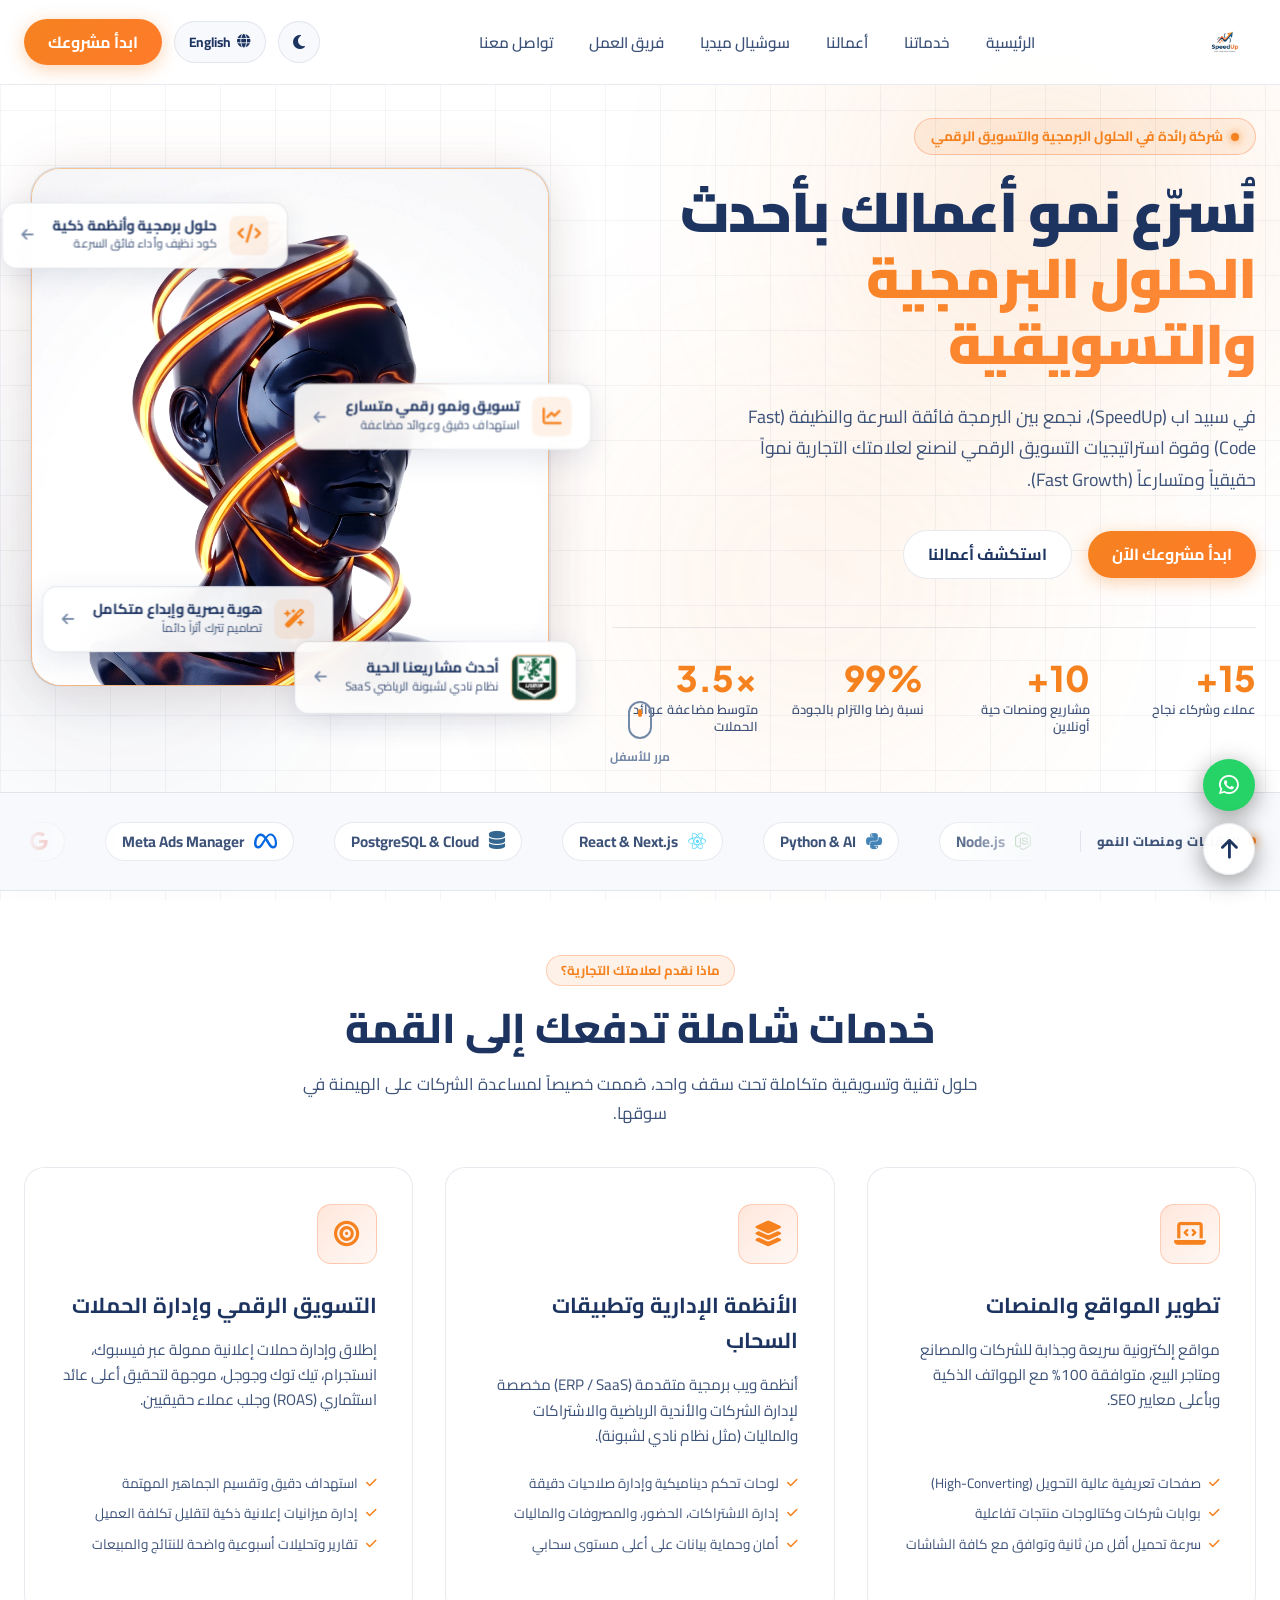
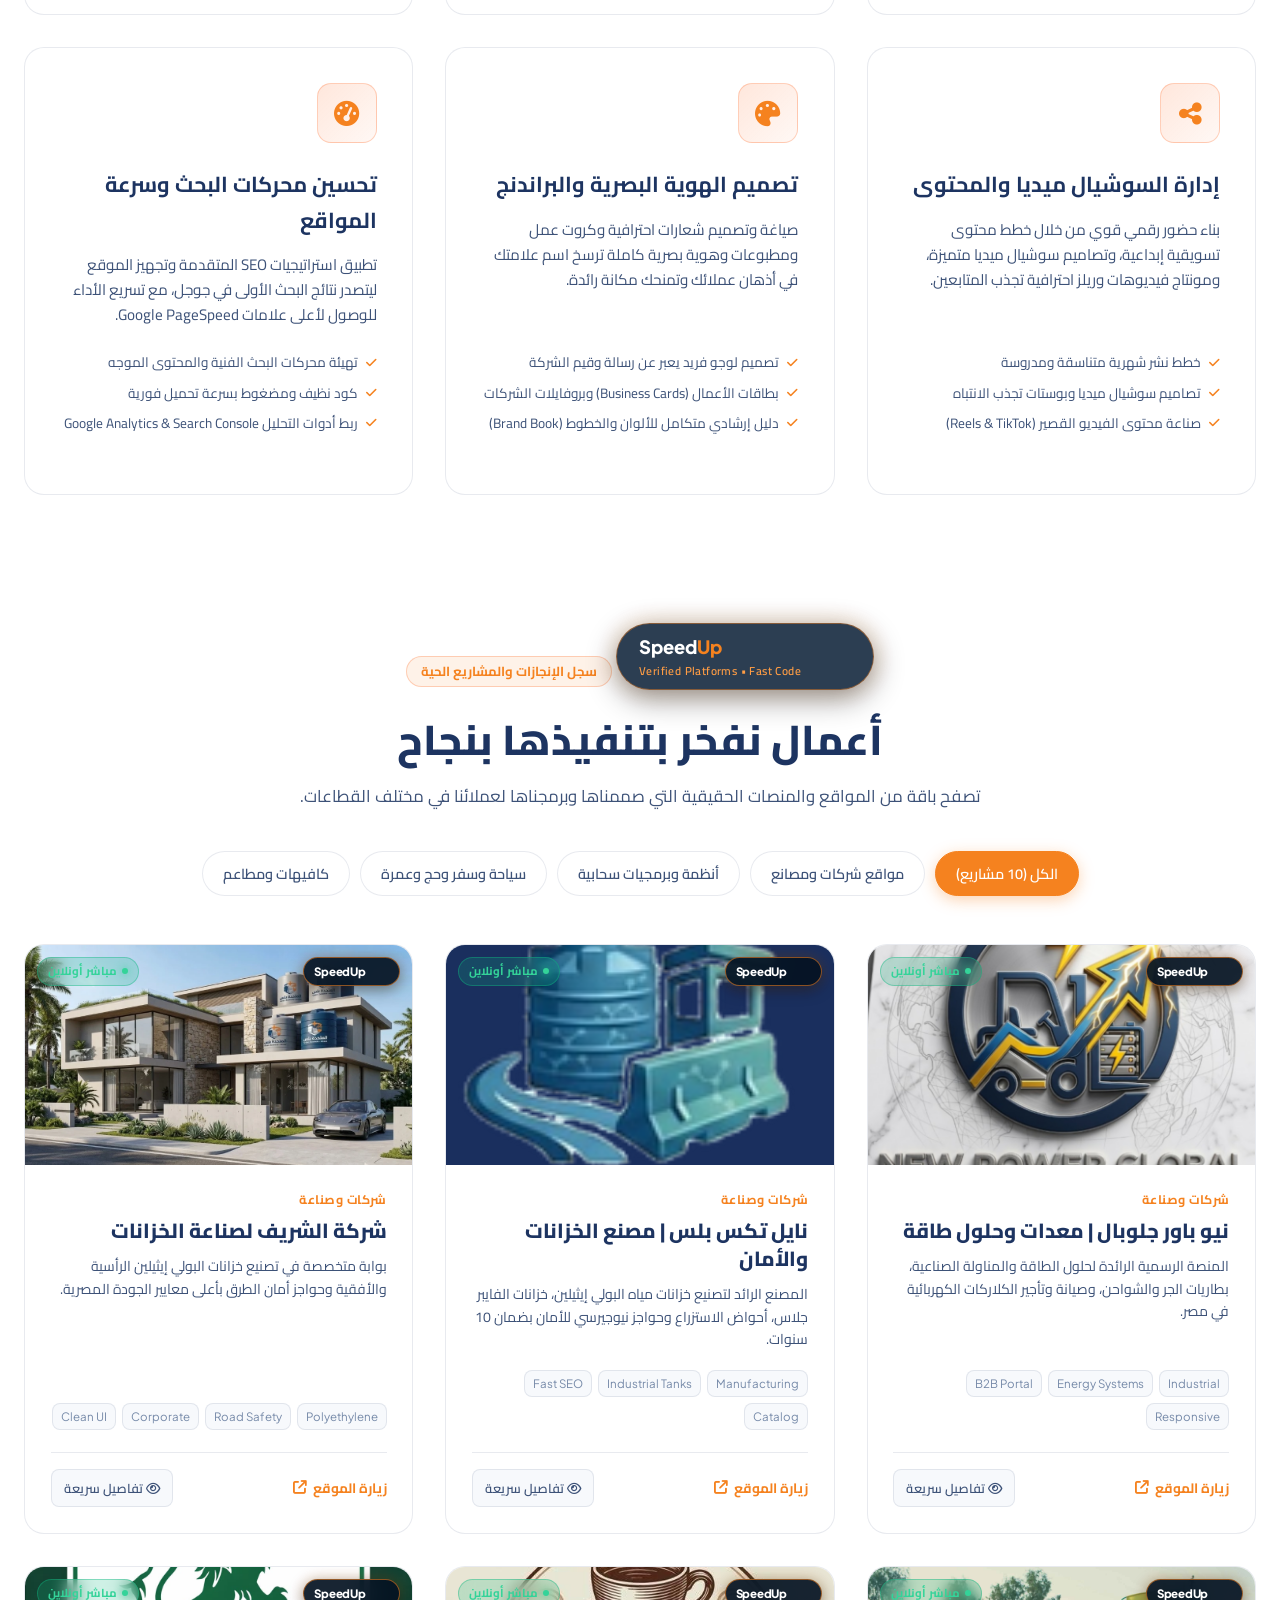
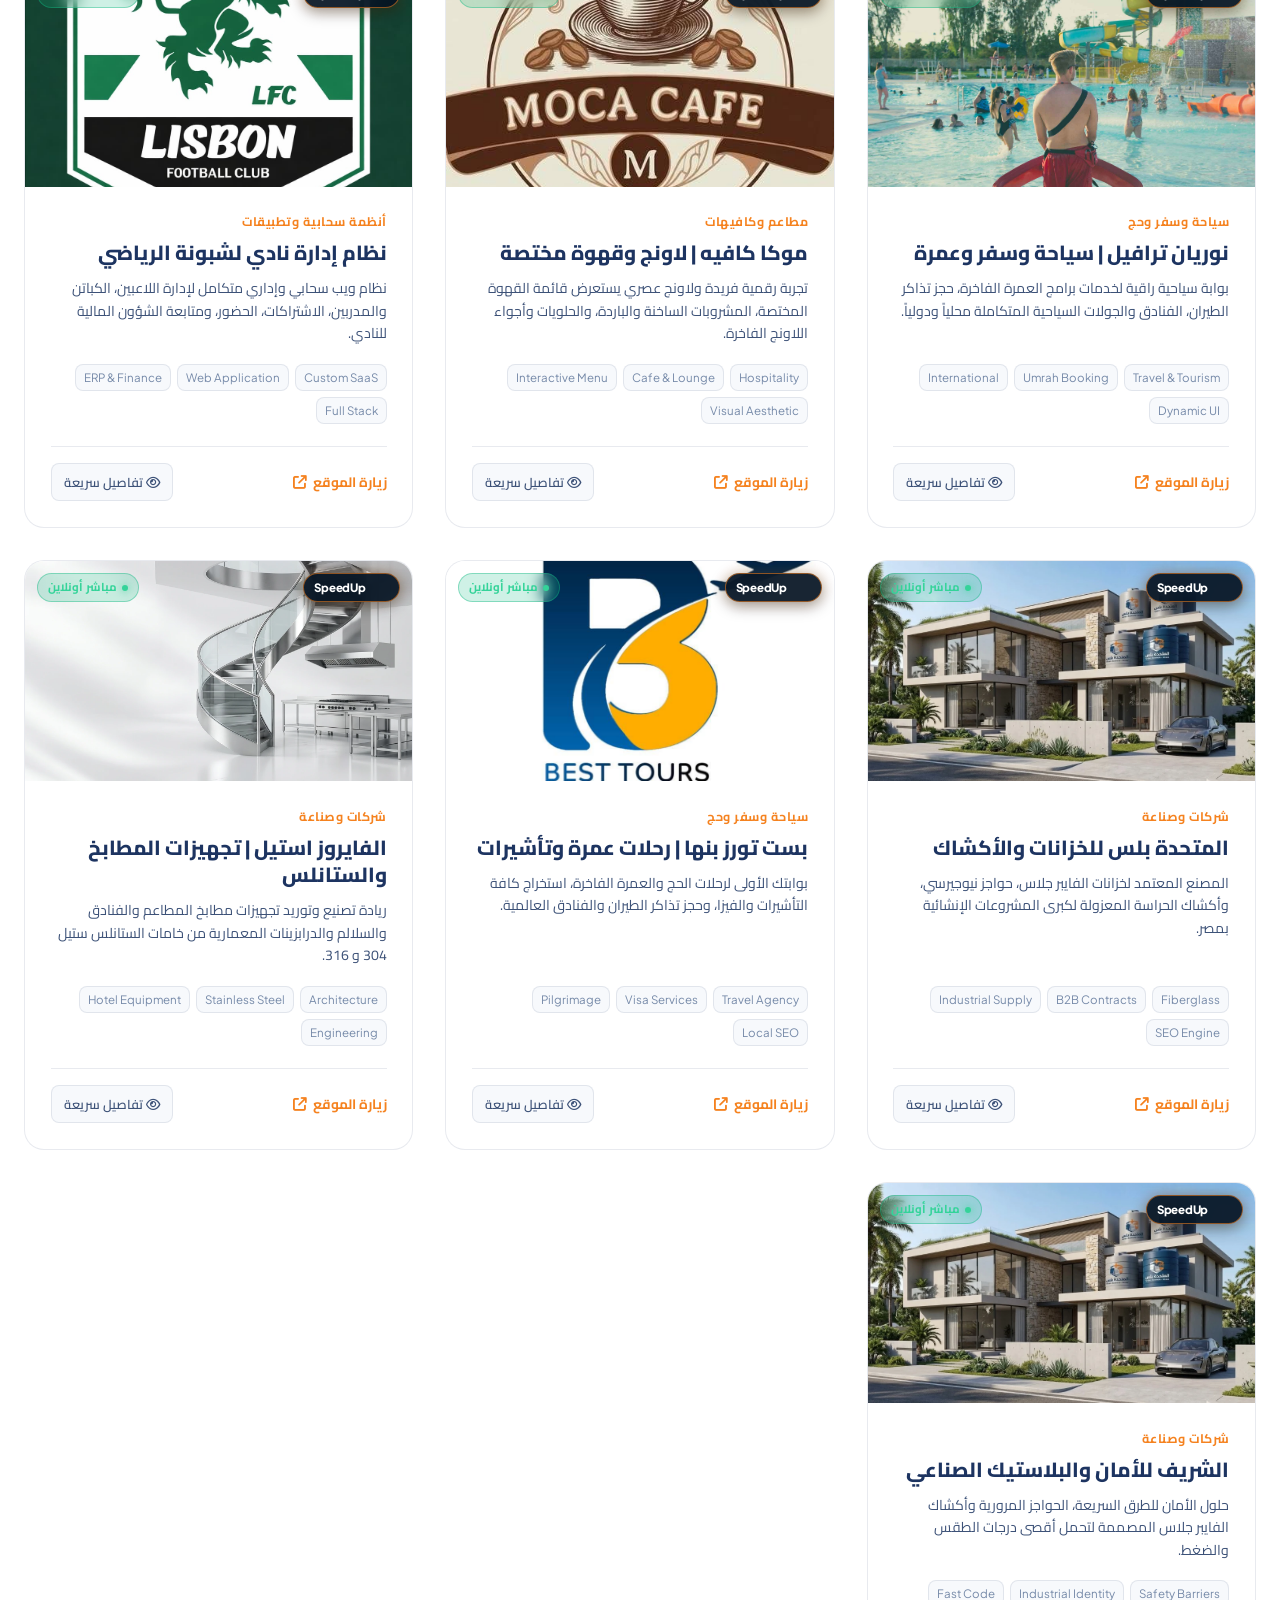
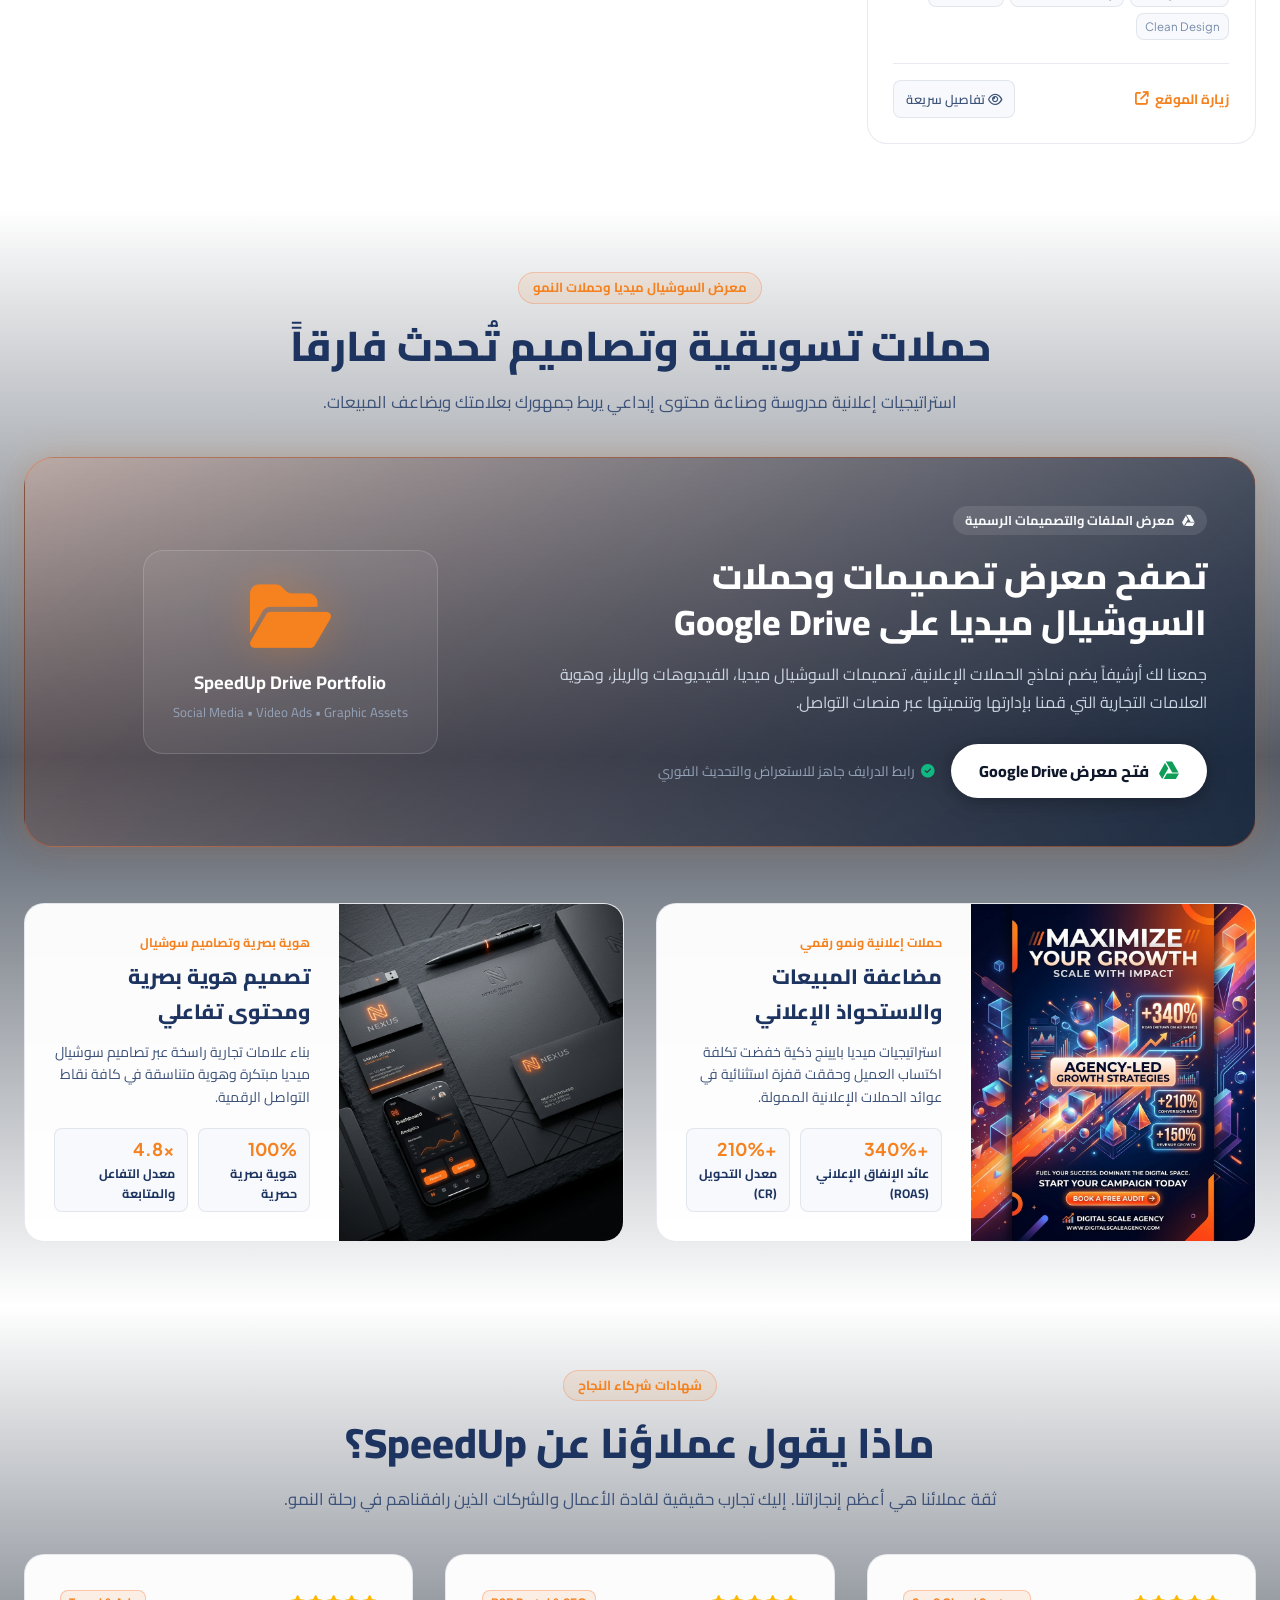
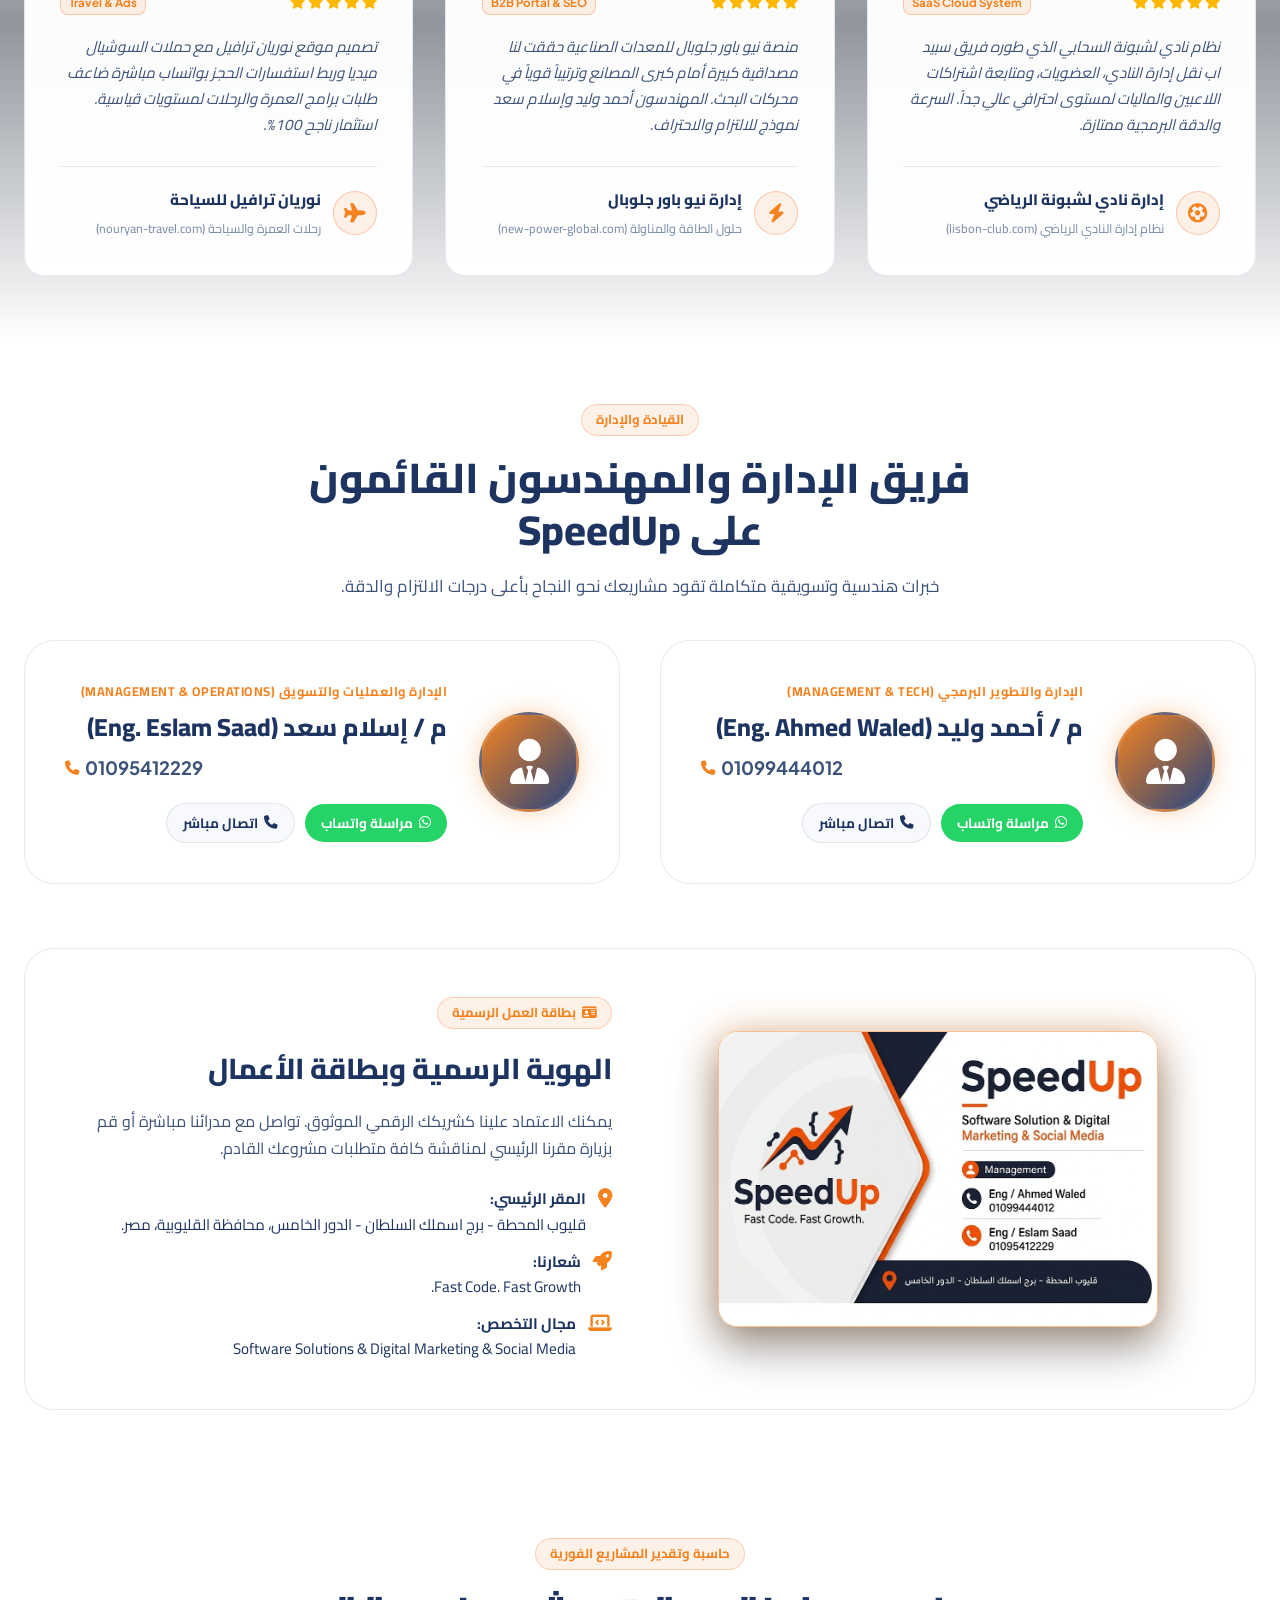
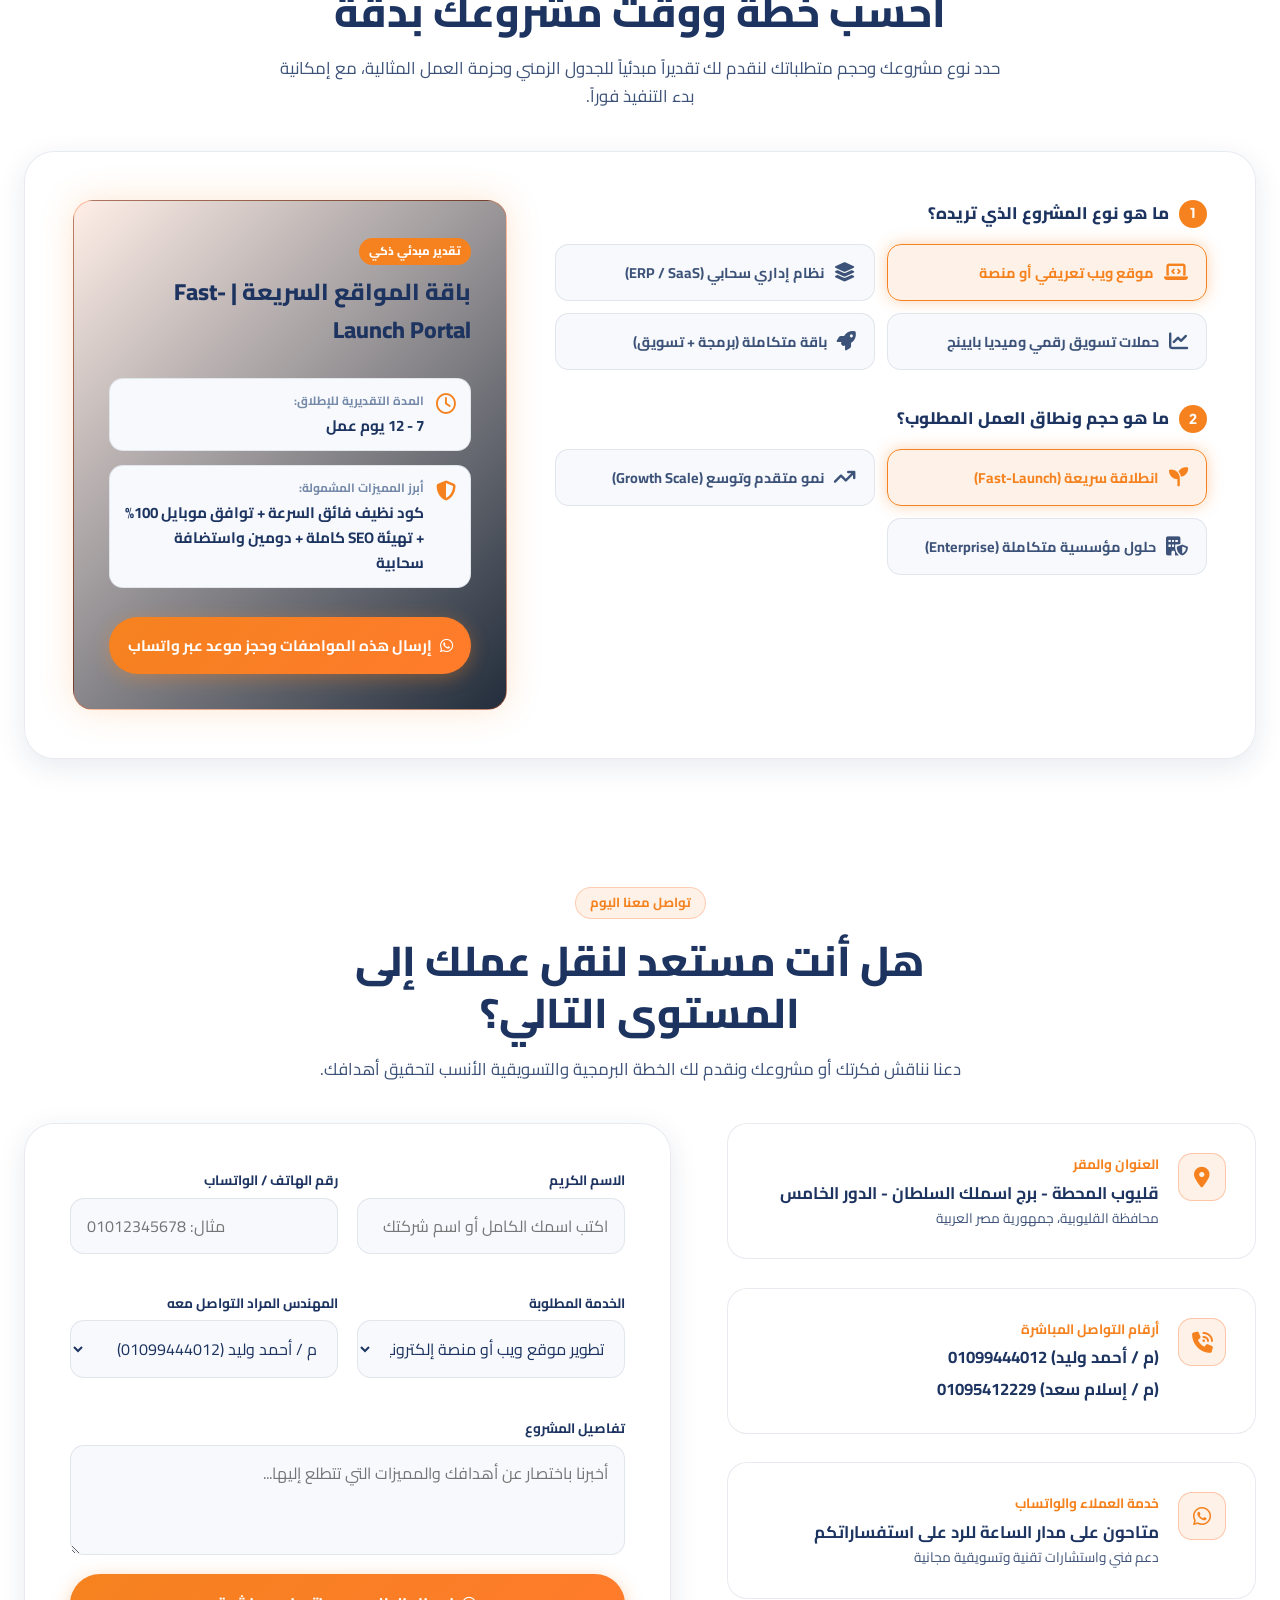
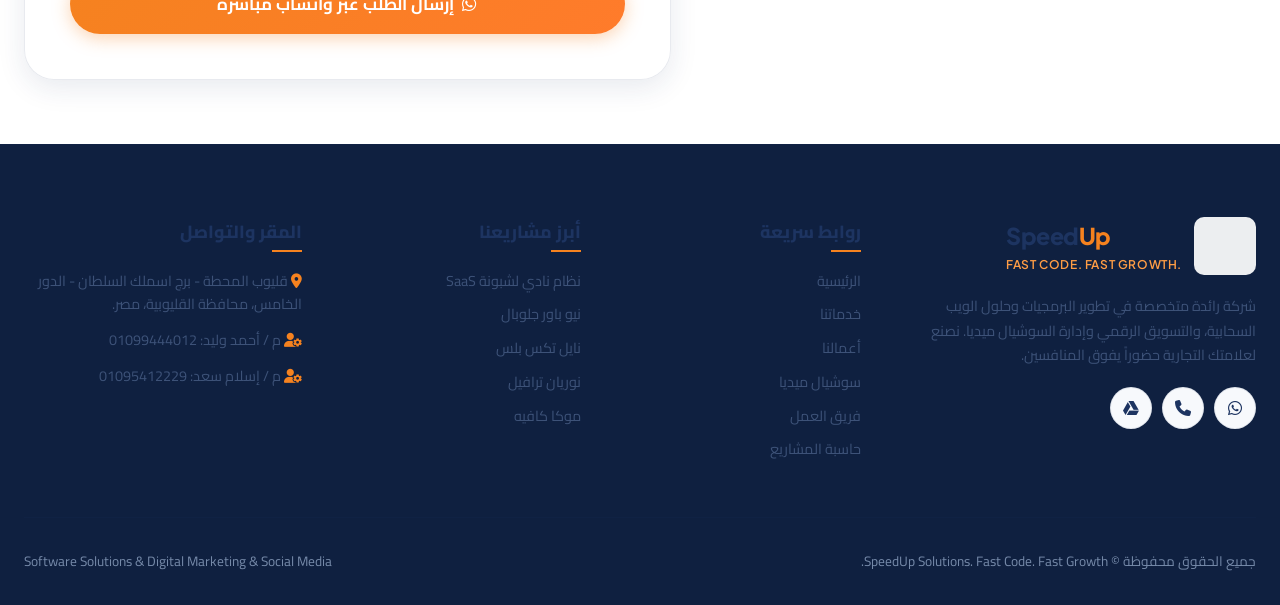
==== index.html @ 3dd54c13 "Upload complete SpeedUp portfolio" ====
<!DOCTYPE html>
<html lang="ar" dir="rtl" data-theme="dark">
<head>
  <meta charset="UTF-8">
  <meta name="viewport" content="width=device-width, initial-scale=1.0">
  <meta http-equiv="X-UA-Compatible" content="IE=edge">

  <!-- Primary Meta SEO Tags -->
  <title>SpeedUp | Fast Code. Fast Growth. - شركة البرمجيات والتسويق الرقمي</title>
  <meta name="title" content="SpeedUp | Fast Code. Fast Growth. - شركة البرمجيات والتسويق الرقمي">
  <meta name="description" content="سبيد اب (SpeedUp) - الشركة الرائدة في حلول البرمجيات وتطبيقات الويب السحابية، والتسويق الرقمي وإدارة السوشيال ميديا. نُسرّع نمو علامتك التجارية بأعلى معايير الجودة والأداء.">
  <meta name="keywords" content="SpeedUp, سبيد اب, برمجة مواقع, تصميم مواقع, تسويق رقمي, سوشيال ميديا, انظمة ادارة, سياحة وسفر, كافيهات ومطاعم, تطبيقات ويب, Fast Code Fast Growth">
  <meta name="author" content="SpeedUp Software & Marketing">
  <meta name="theme-color" content="#ff5e14">

  <!-- Open Graph / Facebook -->
  <meta property="og:type" content="website">
  <meta property="og:url" content="https://speedup-solutions.com/">
  <meta property="og:title" content="SpeedUp | Fast Code. Fast Growth.">
  <meta property="og:description" content="حلول برمجية متقدمة وتطبيقات سحابية فائقة السرعة مع استراتيجيات تسويق رقمي تضاعف نمو علامتك التجارية.">
  <meta property="og:image" content="assets/images/speedup-logo.png">
  <meta property="og:locale" content="ar_AR">
  <meta property="og:locale:alternate" content="en_US">
  <meta property="og:site_name" content="SpeedUp">

  <!-- Twitter Meta -->
  <meta name="twitter:card" content="summary_large_image">
  <meta name="twitter:title" content="SpeedUp | Fast Code. Fast Growth.">
  <meta name="twitter:description" content="حلول برمجية متقدمة وتطبيقات سحابية فائقة السرعة مع استراتيجيات تسويق رقمي مضاعفة للنمو.">
  <meta name="twitter:image" content="assets/images/speedup-logo.png">

  <!-- Favicon -->
  <link rel="icon" type="image/png" href="assets/images/speedup-logo.png">
  <link rel="apple-touch-icon" href="assets/images/speedup-logo.png">

  <!-- Google Web Fonts (Cairo & Tajawal for Arabic, Plus Jakarta Sans for English) -->
  <link rel="preconnect" href="https://fonts.googleapis.com">
  <link rel="preconnect" href="https://fonts.gstatic.com" crossorigin>
  <link href="https://fonts.googleapis.com/css2?family=Cairo:wght@400;600;700;800;900&family=Plus+Jakarta+Sans:wght@400;600;700;800&family=Tajawal:wght@400;500;700;800&display=swap" rel="stylesheet">

  <!-- FontAwesome Icons 6.5.1 CDN -->
  <link rel="stylesheet" href="https://cdnjs.cloudflare.com/ajax/libs/font-awesome/6.5.1/css/all.min.css">

  <!-- JSON-LD Structured Data for LocalBusiness & Organization -->
  <script type="application/ld+json">
  {
    "@context": "https://schema.org",
    "@type": "ProfessionalService",
    "name": "SpeedUp",
    "alternateName": "سبيد اب للحلول البرمجية والتسويق الرقمي",
    "url": "https://speedup-solutions.com",
    "logo": "assets/images/speedup-logo.png",
    "description": "حلول برمجية وتطبيقات ويب سحابية وحملات تسويق رقمي وإدارة سوشيال ميديا.",
    "telephone": ["+201099444012", "+201095412229"],
    "address": {
      "@type": "PostalAddress",
      "streetAddress": "برج اسملك السلطان - الدور الخامس",
      "addressLocality": "قليوب المحطة",
      "addressRegion": "القليوبية",
      "addressCountry": "EG"
    },
    "founder": [
      {
        "@type": "Person",
        "name": "Eng. Ahmed Waled",
        "jobTitle": "Tech Director & Management"
      },
      {
        "@type": "Person",
        "name": "Eng. Eslam Saad",
        "jobTitle": "Operations & Marketing Director"
      }
    ],
    "priceRange": "$$",
    "slogan": "Fast Code. Fast Growth."
  }
  </script>

  <!-- Core Stylesheet -->
  <link rel="stylesheet" href="css/style.css">
</head>
<body>

  <!-- Ambient Glowing Background Elements -->
  <div class="ambient-glow">
    <div class="ambient-orb ambient-orb-1"></div>
    <div class="ambient-orb ambient-orb-2"></div>
    <div class="ambient-orb ambient-orb-3"></div>
  </div>
  <div class="ambient-grid"></div>

  <!-- Header & Navigation -->
  <header class="site-header" id="site-header">
    <div class="container nav-wrap">
      
      <!-- Brand Logo -->
      <a href="index.html" class="brand-logo-link" id="nav-brand-logo">
        <img src="assets/images/speedup-logo.png" alt="SpeedUp Logo" class="brand-logo-img">
      </a>

      <!-- Desktop Navigation Menu -->
      <nav>
        <ul class="nav-menu" id="nav-menu">
          <li><a href="index.html" class="nav-link active" data-i18n="nav_home">الرئيسية</a></li>
          <li><a href="services.html" class="nav-link" data-i18n="nav_services">خدماتنا</a></li>
          <li><a href="portfolio.html" class="nav-link" data-i18n="nav_work">أعمالنا</a></li>
          <li><a href="marketing.html" class="nav-link" data-i18n="nav_marketing">سوشيال ميديا</a></li>
          <li><a href="team.html" class="nav-link" data-i18n="nav_team">فريق العمل</a></li>
          <li><a href="contact.html" class="nav-link" data-i18n="nav_contact">تواصل معنا</a></li>
        </ul>
      </nav>

      <!-- Nav Actions (Lang, Theme, CTA) -->
      <div class="nav-actions">
        <button class="icon-btn" id="theme-toggle-btn" title="تبديل المظهر / Toggle Theme" aria-label="Toggle theme">
          <i class="fa-solid fa-sun"></i>
        </button>

        <button class="icon-btn lang-btn" id="lang-toggle-btn" title="تغيير اللغة / Change Language" aria-label="Change language">
          <i class="fa-solid fa-globe"></i> English
        </button>

        <a href="contact.html" class="btn-primary" data-i18n="btn_talk">
          <span>ابدأ مشروعك</span>
          <i class="fa-solid fa-arrow-left"></i>
        </a>

        <!-- Mobile Toggle Hamburger -->
        <button class="icon-btn mobile-toggle" id="mobile-toggle-btn" aria-label="Open mobile navigation">
          <i class="fa-solid fa-bars"></i>
        </button>
      </div>

    </div>
  </header>

  <!-- Main Content Wrap -->
  <main id="main-content">

    <!-- ==========================================================================
         HERO SECTION (Turnover Reference Inspired)
         ========================================================================== -->
    <section class="hero-section" id="home">
      <div class="container hero-grid">
        
        <!-- Hero Text & Value Proposition -->
        <div class="hero-content-col">
          <div class="hero-badge-pill">
            <span class="hero-badge-dot"></span>
            <span data-i18n="hero_badge">شركة رائدة في الحلول البرمجية والتسويق الرقمي</span>
          </div>

          <h1 class="hero-title">
            <span data-i18n="hero_title_1">نُسرّع نمو أعمالك بأحدث</span><br>
            <span class="gradient-text" data-i18n="hero_title_2">الحلول البرمجية والتسويقية</span>
          </h1>

          <p class="hero-desc" data-i18n="hero_desc">
            في سبيد اب (SpeedUp)، نجمع بين البرمجة فائقة السرعة والنظيفة (Fast Code) وقوة استراتيجيات التسويق الرقمي لنصنع لعلامتك التجارية نمواً حقيقياً ومتسارعاً (Fast Growth).
          </p>

          <div class="hero-actions">
            <a href="contact.html" class="btn-primary" data-i18n="btn_start_proj">
              <span>ابدأ مشروعك الآن</span>
              <i class="fa-solid fa-arrow-left"></i>
            </a>

            <a href="portfolio.html" class="btn-outline" data-i18n="btn_explore_work">
              <i class="fa-regular fa-folder-open"></i>
              <span>استكشف أعمالنا</span>
            </a>
          </div>

          <!-- Credibility Metrics Bar (Turnover Style) -->
          <div class="hero-metrics-bar">
            <div class="metric-item">
              <div class="metric-num"><span data-i18n="stat_clients_num">15+</span></div>
              <div class="metric-label" data-i18n="stat_clients_label">عملاء وشركاء نجاح</div>
            </div>

            <div class="metric-item">
              <div class="metric-num"><span data-i18n="stat_systems_num">10+</span></div>
              <div class="metric-label" data-i18n="stat_systems_label">مشاريع ومنصات حية أونلاين</div>
            </div>

            <div class="metric-item">
              <div class="metric-num"><span data-i18n="stat_satisfaction_num">99%</span></div>
              <div class="metric-label" data-i18n="stat_satisfaction_label">نسبة رضا والتزام بالجودة</div>
            </div>

            <div class="metric-item">
              <div class="metric-num"><span data-i18n="stat_growth_num">3.5x</span></div>
              <div class="metric-label" data-i18n="stat_growth_label">متوسط مضاعفة عوائد الحملات</div>
            </div>
          </div>
        </div>

        <!-- Hero Visual Stage with 3D Scroll & Mouse Interactive Robot -->
        <div class="hero-visual-stage">
          <div class="hero-visual-wrapper">
            <!-- Hero Visual — Static Turnover-inspired 3D Image -->
        <div class="hero-3d-robot-stage" id="hero-robot-3d-node">
          <img
            src="assets/images/hero-visual-3d.jpg"
            alt="SpeedUp 3D AI Core Visual"
            class="hero-main-img hero-3d-static"
          >
          <!-- Glow overlay -->
          <div class="hero-img-glow"></div>
        </div>

            <!-- Floating Glass Card 1: Custom Software -->
            <div class="hero-float-card float-card-1">
              <div class="float-icon">
                <i class="fa-solid fa-code"></i>
              </div>
              <div class="float-text">
                <span class="float-title" data-i18n="float_card_1_title">حلول برمجية وأنظمة ذكية</span>
                <span class="float-sub" data-i18n="float_card_1_sub">كود نظيف وأداء فائق السرعة</span>
              </div>
              <i class="fa-solid fa-arrow-left float-arrow"></i>
            </div>

            <!-- Floating Glass Card 2: Growth & Paid Ads -->
            <div class="hero-float-card float-card-2">
              <div class="float-icon">
                <i class="fa-solid fa-chart-line"></i>
              </div>
              <div class="float-text">
                <span class="float-title" data-i18n="float_card_2_title">تسويق ونمو رقمي متسارع</span>
                <span class="float-sub" data-i18n="float_card_2_sub">استهداف دقيق وعوائد مضاعفة</span>
              </div>
              <i class="fa-solid fa-arrow-left float-arrow"></i>
            </div>

            <!-- Floating Glass Card 3: Brand & Creative -->
            <div class="hero-float-card float-card-3">
              <div class="float-icon">
                <i class="fa-solid fa-wand-magic-sparkles"></i>
              </div>
              <div class="float-text">
                <span class="float-title" data-i18n="float_card_3_title">هوية بصرية وإبداع متكامل</span>
                <span class="float-sub" data-i18n="float_card_3_sub">تصاميم تترك أثراً دائماً</span>
              </div>
              <i class="fa-solid fa-arrow-left float-arrow"></i>
            </div>

            <!-- Floating Glass Card 4: Latest Work Showcase (Turnover Reference Inspired) -->
            <div class="hero-float-card float-card-4" onclick="openProjectModal('lisbon-club')">
              <img src="assets/images/projects/lisbon.jpeg" alt="Lisbon SaaS" class="float-thumb">
              <div class="float-text">
                <span class="float-title" data-i18n="float_card_4_title">أحدث مشاريعنا الحية</span>
                <span class="float-sub" data-i18n="float_card_4_sub">نظام نادي لشبونة الرياضي SaaS</span>
              </div>
              <i class="fa-solid fa-arrow-left float-arrow"></i>
            </div>

          </div>
        </div>

      </div>

      <!-- Turnover Inspired Scroll Down Indicator -->
      <div class="hero-scroll-indicator">
        <a href="#services" class="scroll-down-btn" aria-label="Scroll down to services">
          <span class="mouse-icon">
            <span class="mouse-wheel"></span>
          </span>
          <span class="scroll-text" data-i18n="hero_scroll_down">مرر للأسفل</span>
        </a>
      </div>
    </section>

    <!-- ==========================================================================
         TECH STACK & GROWTH CHANNELS MARQUEE (Fast Code & Performance)
         ========================================================================== -->
    <section class="tech-marquee-section" aria-label="SpeedUp Tech Stack & Platforms">
      <div class="container marquee-container">
        <div class="marquee-label">
          <span class="label-dot"></span>
          <span data-i18n="marquee_label">التقنيات ومنصات النمو</span>
        </div>
        <div class="marquee-track">
          <div class="marquee-group">
            <div class="marquee-item"><i class="fa-brands fa-node-js" style="color: #68a063;"></i><span>Node.js</span></div>
            <div class="marquee-item"><i class="fa-brands fa-python" style="color: #4584b6;"></i><span>Python & AI</span></div>
            <div class="marquee-item"><i class="fa-brands fa-react" style="color: #61dafb;"></i><span>React & Next.js</span></div>
            <div class="marquee-item"><i class="fa-solid fa-database" style="color: #336791;"></i><span>PostgreSQL & Cloud</span></div>
            <div class="marquee-item"><i class="fa-brands fa-meta" style="color: #0668e1;"></i><span>Meta Ads Manager</span></div>
            <div class="marquee-item"><i class="fa-brands fa-google" style="color: #ea4335;"></i><span>Google Ads & SEO</span></div>
            <div class="marquee-item"><i class="fa-brands fa-tiktok" style="color: #ff0050;"></i><span>TikTok For Business</span></div>
            <div class="marquee-item"><i class="fa-brands fa-figma" style="color: #a259ff;"></i><span>Figma UI/UX</span></div>
            <div class="marquee-item"><i class="fa-solid fa-gauge-high" style="color: var(--primary-orange);"></i><span>PageSpeed 99+</span></div>
            <div class="marquee-item"><i class="fa-brands fa-docker" style="color: #2496ed;"></i><span>Docker & Cloudflare</span></div>
          </div>
          <!-- Cloned for seamless loop -->
          <div class="marquee-group" aria-hidden="true">
            <div class="marquee-item"><i class="fa-brands fa-node-js" style="color: #68a063;"></i><span>Node.js</span></div>
            <div class="marquee-item"><i class="fa-brands fa-python" style="color: #4584b6;"></i><span>Python & AI</span></div>
            <div class="marquee-item"><i class="fa-brands fa-react" style="color: #61dafb;"></i><span>React & Next.js</span></div>
            <div class="marquee-item"><i class="fa-solid fa-database" style="color: #336791;"></i><span>PostgreSQL & Cloud</span></div>
            <div class="marquee-item"><i class="fa-brands fa-meta" style="color: #0668e1;"></i><span>Meta Ads Manager</span></div>
            <div class="marquee-item"><i class="fa-brands fa-google" style="color: #ea4335;"></i><span>Google Ads & SEO</span></div>
            <div class="marquee-item"><i class="fa-brands fa-tiktok" style="color: #ff0050;"></i><span>TikTok For Business</span></div>
            <div class="marquee-item"><i class="fa-brands fa-figma" style="color: #a259ff;"></i><span>Figma UI/UX</span></div>
            <div class="marquee-item"><i class="fa-solid fa-gauge-high" style="color: var(--primary-orange);"></i><span>PageSpeed 99+</span></div>
            <div class="marquee-item"><i class="fa-brands fa-docker" style="color: #2496ed;"></i><span>Docker & Cloudflare</span></div>
          </div>
        </div>
      </div>
    </section>

    <!-- ==========================================================================
         SERVICES SECTION
         ========================================================================== -->
    <section class="section" id="services">
      <div class="container">
        
        <div class="section-header">
          <div class="section-tag" data-i18n="sec_services_tag">ماذا نقدم لعلامتك التجارية؟</div>
          <h2 class="section-title" data-i18n="sec_services_title">خدمات شاملة تدفعك إلى القمة</h2>
          <p class="section-subtitle" data-i18n="sec_services_sub">حلول تقنية وتسويقية متكاملة تحت سقف واحد، صُممت خصيصاً لمساعدة الشركات على الهيمنة في سوقها.</p>
        </div>

        <div class="services-grid">
          
          <!-- Service 1: Web Portals & Platforms -->
          <div class="service-card">
            <div class="service-icon-box">
              <i class="fa-solid fa-laptop-code"></i>
            </div>
            <h3 class="service-title" data-i18n="serv_1_title">تطوير المواقع والمنصات</h3>
            <p class="service-desc" data-i18n="serv_1_desc">مواقع إلكترونية سريعة وجذابة للشركات والمصانع ومتاجر البيع، متوافقة 100% مع الهواتف الذكية وبأعلى معايير SEO.</p>
            <ul class="service-features">
              <li><i class="fa-solid fa-check"></i> <span data-i18n="serv_1_f1">صفحات تعريفية عالية التحويل (High-Converting)</span></li>
              <li><i class="fa-solid fa-check"></i> <span data-i18n="serv_1_f2">بوابات شركات وكتالوجات منتجات تفاعلية</span></li>
              <li><i class="fa-solid fa-check"></i> <span data-i18n="serv_1_f3">سرعة تحميل أقل من ثانية وتوافق مع كافة الشاشات</span></li>
            </ul>
          </div>

          <!-- Service 2: Custom SaaS & Management Systems -->
          <div class="service-card">
            <div class="service-icon-box">
              <i class="fa-solid fa-layer-group"></i>
            </div>
            <h3 class="service-title" data-i18n="serv_2_title">الأنظمة الإدارية وتطبيقات السحاب</h3>
            <p class="service-desc" data-i18n="serv_2_desc">أنظمة ويب برمجية متقدمة (ERP / SaaS) مخصصة لإدارة الشركات والأندية الرياضية والاشتراكات والماليات (مثل نظام نادي لشبونة).</p>
            <ul class="service-features">
              <li><i class="fa-solid fa-check"></i> <span data-i18n="serv_2_f1">لوحات تحكم ديناميكية وإدارة صلاحيات دقيقة</span></li>
              <li><i class="fa-solid fa-check"></i> <span data-i18n="serv_2_f2">إدارة الاشتراكات، الحضور، والمصروفات والماليات</span></li>
              <li><i class="fa-solid fa-check"></i> <span data-i18n="serv_2_f3">أمان وحماية بيانات على أعلى مستوى سحابي</span></li>
            </ul>
          </div>

          <!-- Service 3: Performance Marketing & Media Buying -->
          <div class="service-card">
            <div class="service-icon-box">
              <i class="fa-solid fa-bullseye"></i>
            </div>
            <h3 class="service-title" data-i18n="serv_3_title">التسويق الرقمي وإدارة الحملات</h3>
            <p class="service-desc" data-i18n="serv_3_desc">إطلاق وإدارة حملات إعلانية ممولة عبر فيسبوك، انستجرام، تيك توك وجوجل، موجهة لتحقيق أعلى عائد استثماري (ROAS) وجلب عملاء حقيقيين.</p>
            <ul class="service-features">
              <li><i class="fa-solid fa-check"></i> <span data-i18n="serv_3_f1">استهداف دقيق وتقسيم الجماهير المهتمة</span></li>
              <li><i class="fa-solid fa-check"></i> <span data-i18n="serv_3_f2">إدارة ميزانيات إعلانية ذكية لتقليل تكلفة العميل</span></li>
              <li><i class="fa-solid fa-check"></i> <span data-i18n="serv_3_f3">تقارير وتحليلات أسبوعية واضحة للنتائج والمبيعات</span></li>
            </ul>
          </div>

          <!-- Service 4: Social Media Management -->
          <div class="service-card">
            <div class="service-icon-box">
              <i class="fa-solid fa-share-nodes"></i>
            </div>
            <h3 class="service-title" data-i18n="serv_4_title">إدارة السوشيال ميديا والمحتوى</h3>
            <p class="service-desc" data-i18n="serv_4_desc">بناء حضور رقمي قوي من خلال خطط محتوى تسويقية إبداعية، وتصاميم سوشيال ميديا متميزة، ومونتاج فيديوهات وريلز احترافية تجذب المتابعين.</p>
            <ul class="service-features">
              <li><i class="fa-solid fa-check"></i> <span data-i18n="serv_4_f1">خطط نشر شهرية متناسقة ومدروسة</span></li>
              <li><i class="fa-solid fa-check"></i> <span data-i18n="serv_4_f2">تصاميم سوشيال ميديا وبوستات تجذب الانتباه</span></li>
              <li><i class="fa-solid fa-check"></i> <span data-i18n="serv_4_f3">صناعة محتوى الفيديو القصير (Reels & TikTok)</span></li>
            </ul>
          </div>

          <!-- Service 5: Brand Identity & Graphic Design -->
          <div class="service-card">
            <div class="service-icon-box">
              <i class="fa-solid fa-palette"></i>
            </div>
            <h3 class="service-title" data-i18n="serv_5_title">تصميم الهوية البصرية والبراندنج</h3>
            <p class="service-desc" data-i18n="serv_5_desc">صياغة وتصميم شعارات احترافية وكروت عمل ومطبوعات وهوية بصرية كاملة ترسخ اسم علامتك في أذهان عملائك وتمنحك مكانة رائدة.</p>
            <ul class="service-features">
              <li><i class="fa-solid fa-check"></i> <span data-i18n="serv_5_f1">تصميم لوجو فريد يعبر عن رسالة وقيم الشركة</span></li>
              <li><i class="fa-solid fa-check"></i> <span data-i18n="serv_5_f2">بطاقات الأعمال (Business Cards) وبروفايلات الشركات</span></li>
              <li><i class="fa-solid fa-check"></i> <span data-i18n="serv_5_f3">دليل إرشادي متكامل للألوان والخطوط (Brand Book)</span></li>
            </ul>
          </div>

          <!-- Service 6: SEO & Speed Optimization -->
          <div class="service-card">
            <div class="service-icon-box">
              <i class="fa-solid fa-gauge-high"></i>
            </div>
            <h3 class="service-title" data-i18n="serv_6_title">تحسين محركات البحث وسرعة المواقع</h3>
            <p class="service-desc" data-i18n="serv_6_desc">تطبيق استراتيجيات SEO المتقدمة وتجهيز الموقع ليتصدر نتائج البحث الأولى في جوجل، مع تسريع الأداء للوصول لأعلى علامات Google PageSpeed.</p>
            <ul class="service-features">
              <li><i class="fa-solid fa-check"></i> <span data-i18n="serv_6_f1">تهيئة محركات البحث الفنية والمحتوى الموجه</span></li>
              <li><i class="fa-solid fa-check"></i> <span data-i18n="serv_6_f2">كود نظيف ومضغوط بسرعة تحميل فورية</span></li>
              <li><i class="fa-solid fa-check"></i> <span data-i18n="serv_6_f3">ربط أدوات التحليل Google Analytics & Search Console</span></li>
            </ul>
          </div>

        </div>

      </div>
    </section>

    <!-- ==========================================================================
         PORTFOLIO / WORK SHOWCASE (10 LIVE CLIENT PROJECTS)
         ========================================================================== -->
    <section class="section" id="portfolio">
      <div class="container">
        
        <div class="section-header">
          <!-- SpeedUp Official Brand Logo in Portfolio Header -->
          <div class="portfolio-hero-brand-top">
            <img src="assets/images/speedup-logo-transparent.png" alt="SpeedUp Official" class="portfolio-hero-logo">
            <div class="portfolio-hero-brand-info">
              <span class="portfolio-hero-brand-name" dir="ltr">Speed<span>Up</span></span>
              <span class="portfolio-hero-brand-tag">Verified Platforms • Fast Code</span>
            </div>
          </div>
          <div class="section-tag" data-i18n="sec_portfolio_tag">سجل الإنجازات والمشاريع الحية</div>
          <h2 class="section-title" data-i18n="sec_portfolio_title">أعمال نفخر بتنفيذها بنجاح</h2>
          <p class="section-subtitle" data-i18n="sec_portfolio_sub">تصفح باقة من المواقع والمنصات الحقيقية التي صممناها وبرمجناها لعملائنا في مختلف القطاعات.</p>
        </div>

        <!-- Filter Buttons -->
        <div class="portfolio-filters">
          <button class="filter-btn active" data-filter="all" data-i18n="filter_all">الكل (10 مشاريع)</button>
          <button class="filter-btn" data-filter="corporate" data-i18n="filter_corporate">مواقع شركات ومصانع</button>
          <button class="filter-btn" data-filter="software" data-i18n="filter_software">أنظمة وبرمجيات سحابية</button>
          <button class="filter-btn" data-filter="travel" data-i18n="filter_travel">سياحة وسفر وحج وعمرة</button>
          <button class="filter-btn" data-filter="fnb" data-i18n="filter_fnb">كافيهات ومطاعم</button>
        </div>

        <!-- Dynamic Projects Grid -->
        <div class="projects-grid" id="projects-grid-container">
          <!-- Rendered via js/main.js -->
        </div>

      </div>
    </section>

    <!-- ==========================================================================
         SOCIAL MEDIA & MARKETING SHOWCASE (DRIVE INTEGRATION)
         ========================================================================== -->
    <section class="section marketing-section" id="marketing">
      <div class="container">
        
        <div class="section-header">
          <div class="section-tag" data-i18n="sec_marketing_tag">معرض السوشيال ميديا وحملات النمو</div>
          <h2 class="section-title" data-i18n="sec_marketing_title">حملات تسويقية وتصاميم تُحدث فارقاً</h2>
          <p class="section-subtitle" data-i18n="sec_marketing_sub">استراتيجيات إعلانية مدروسة وصناعة محتوى إبداعي يربط جمهورك بعلامتك ويضاعف المبيعات.</p>
        </div>

        <!-- Prominent Google Drive Banner (Matching User's Request) -->
        <div class="marketing-drive-banner">
          <div class="drive-banner-info">
            <div class="drive-banner-badge">
              <i class="fa-brands fa-google-drive"></i>
              <span data-i18n="drive_badge">معرض الملفات والتصميمات الرسمية</span>
            </div>
            <h3 class="drive-banner-title" data-i18n="drive_title">تصفح معرض تصميمات وحملات السوشيال ميديا على Google Drive</h3>
            <p class="drive-banner-desc" data-i18n="drive_desc">
              جمعنا لك أرشيفاً يضم نماذج الحملات الإعلانية، تصميمات السوشيال ميديا، الفيديوهات والريلز، وهوية العلامات التجارية التي قمنا بإدارتها وتنميتها عبر منصات التواصل.
            </p>
            <div class="drive-actions">
              <button class="btn-drive" id="btn-open-drive-gallery">
                <i class="fa-brands fa-google-drive" style="color: #0f9d58; font-size: 1.25rem;"></i>
                <span data-i18n="btn_open_drive">فتح معرض Google Drive</span>
              </button>
              <span class="drive-status-tag">
                <i class="fa-solid fa-circle-check" style="color: #10b981;"></i>
                <span data-i18n="drive_status_ready">رابط الدرايف جاهز للاستعراض والتحديث الفوري</span>
              </span>
            </div>
          </div>

          <div class="drive-banner-graphic" style="display: flex; justify-content: center;">
            <div style="background: rgba(255,255,255,0.06); padding: 1.8rem; border-radius: 20px; border: 1px solid rgba(255,255,255,0.15); backdrop-filter: blur(10px); text-align: center;">
              <i class="fa-solid fa-folder-open" style="font-size: 4.5rem; color: var(--primary-orange); margin-bottom: 1rem; filter: drop-shadow(0 0 20px var(--primary-orange-glow));"></i>
              <h4 style="color: #fff; font-size: 1.15rem; font-weight: 700;">SpeedUp Drive Portfolio</h4>
              <p style="color: #94a3b8; font-size: 0.82rem; margin-top: 4px;">Social Media • Video Ads • Graphic Assets</p>
            </div>
          </div>
        </div>

        <!-- Marketing Case Study Cards -->
        <div class="marketing-features-grid">
          
          <!-- Campaign Card 1 -->
          <div class="marketing-feature-card">
            <img src="assets/images/marketing/campaign-growth.jpg" alt="Performance Marketing Campaign" class="marketing-card-img">
            <div class="marketing-card-content">
              <span class="marketing-card-tag" data-i18n="mkt_card1_tag">حملات إعلانية ونمو رقمي</span>
              <h3 class="marketing-card-title" data-i18n="mkt_card1_title">مضاعفة المبيعات والاستحواذ الإعلاني</h3>
              <p class="marketing-card-desc" data-i18n="mkt_card1_desc">استراتيجيات ميديا بايينج ذكية خفضت تكلفة اكتساب العميل وحققت قفزة استثنائية في عوائد الحملات الإعلانية الممولة.</p>
              <div class="stat-pill-group">
                <div class="stat-pill">
                  <span>+340%</span>
                  <div data-i18n="mkt_card1_stat1">عائد الإنفاق الإعلاني (ROAS)</div>
                </div>
                <div class="stat-pill">
                  <span>+210%</span>
                  <div data-i18n="mkt_card1_stat2">معدل التحويل (CR)</div>
                </div>
              </div>
            </div>
          </div>

          <!-- Campaign Card 2 -->
          <div class="marketing-feature-card">
            <img src="assets/images/marketing/branding-identity.jpg" alt="Creative Brand Identity Showcase" class="marketing-card-img">
            <div class="marketing-card-content">
              <span class="marketing-card-tag" data-i18n="mkt_card2_tag">هوية بصرية وتصاميم سوشيال</span>
              <h3 class="marketing-card-title" data-i18n="mkt_card2_title">تصميم هوية بصرية ومحتوى تفاعلي</h3>
              <p class="marketing-card-desc" data-i18n="mkt_card2_desc">بناء علامات تجارية راسخة عبر تصاميم سوشيال ميديا مبتكرة وهوية متناسقة في كافة نقاط التواصل الرقمية.</p>
              <div class="stat-pill-group">
                <div class="stat-pill">
                  <span>100%</span>
                  <div data-i18n="mkt_card2_stat1">هوية بصرية حصرية</div>
                </div>
                <div class="stat-pill">
                  <span>4.8x</span>
                  <div data-i18n="mkt_card2_stat2">معدل التفاعل والمتابعة</div>
                </div>
              </div>
            </div>
          </div>

        </div>

      </div>
    </section>

    <!-- ==========================================================================
         TESTIMONIALS & CLIENT VOICES SECTION
         ========================================================================== -->
    <section class="section testimonials-section" id="testimonials">
      <div class="container">
        
        <div class="section-header">
          <div class="section-tag" data-i18n="sec_testimonials_tag">شهادات شركاء النجاح</div>
          <h2 class="section-title" data-i18n="sec_testimonials_title">ماذا يقول عملاؤنا عن SpeedUp؟</h2>
          <p class="section-subtitle" data-i18n="sec_testimonials_sub">ثقة عملائنا هي أعظم إنجازاتنا. إليك تجارب حقيقية لقادة الأعمال والشركات الذين رافقناهم في رحلة النمو.</p>
        </div>

        <div class="testimonials-grid">
          
          <!-- Review 1: Lisbon Club -->
          <div class="testimonial-card">
            <div class="testi-header">
              <div class="testi-stars">
                <i class="fa-solid fa-star"></i><i class="fa-solid fa-star"></i><i class="fa-solid fa-star"></i><i class="fa-solid fa-star"></i><i class="fa-solid fa-star"></i>
              </div>
              <span class="testi-badge">SaaS Cloud System</span>
            </div>
            <p class="testi-quote" data-i18n="testi_1_quote">"نظام نادي لشبونة السحابي الذي طوره فريق سبيد اب نقل إدارة النادي، العضويات، ومتابعة اشتراكات اللاعبين والماليات لمستوى احترافي عالي جداً. السرعة والدقة البرمجية ممتازة."</p>
            <div class="testi-author">
              <div class="author-avatar"><i class="fa-solid fa-futbol"></i></div>
              <div class="author-meta">
                <h4 class="author-name" data-i18n="testi_1_name">إدارة نادي لشبونة الرياضي</h4>
                <span class="author-role" data-i18n="testi_1_role">نظام إدارة النادي الرياضي (lisbon-club.com)</span>
              </div>
            </div>
          </div>

          <!-- Review 2: New Power Global -->
          <div class="testimonial-card">
            <div class="testi-header">
              <div class="testi-stars">
                <i class="fa-solid fa-star"></i><i class="fa-solid fa-star"></i><i class="fa-solid fa-star"></i><i class="fa-solid fa-star"></i><i class="fa-solid fa-star"></i>
              </div>
              <span class="testi-badge">B2B Portal & SEO</span>
            </div>
            <p class="testi-quote" data-i18n="testi_2_quote">"منصة نيو باور جلوبال للمعدات الصناعية حققت لنا مصداقية كبيرة أمام كبرى المصانع وترتيباً قوياً في محركات البحث. المهندسون أحمد وليد وإسلام سعد نموذج للالتزام والاحتراف."</p>
            <div class="testi-author">
              <div class="author-avatar"><i class="fa-solid fa-bolt"></i></div>
              <div class="author-meta">
                <h4 class="author-name" data-i18n="testi_2_name">إدارة نيو باور جلوبال</h4>
                <span class="author-role" data-i18n="testi_2_role">حلول الطاقة والمناولة (new-power-global.com)</span>
              </div>
            </div>
          </div>

          <!-- Review 3: Nouryan Travel -->
          <div class="testimonial-card">
            <div class="testi-header">
              <div class="testi-stars">
                <i class="fa-solid fa-star"></i><i class="fa-solid fa-star"></i><i class="fa-solid fa-star"></i><i class="fa-solid fa-star"></i><i class="fa-solid fa-star"></i>
              </div>
              <span class="testi-badge">Travel & Ads</span>
            </div>
            <p class="testi-quote" data-i18n="testi_3_quote">"تصميم موقع نوريان ترافيل مع حملات السوشيال ميديا وربط استفسارات الحجز بواتساب مباشرة ضاعف طلبات برامج العمرة والرحلات لمستويات قياسية. استثمار ناجح 100%."</p>
            <div class="testi-author">
              <div class="author-avatar"><i class="fa-solid fa-plane"></i></div>
              <div class="author-meta">
                <h4 class="author-name" data-i18n="testi_3_name">نوريان ترافيل للسياحة</h4>
                <span class="author-role" data-i18n="testi_3_role">رحلات العمرة والسياحة (nouryan-travel.com)</span>
              </div>
            </div>
          </div>

        </div>

      </div>
    </section>

    <!-- ==========================================================================
         LEADERSHIP & BUSINESS CARD SHOWCASE (SpeedUp Management)
         ========================================================================== -->
    <section class="section" id="team">
      <div class="container">
        
        <div class="section-header">
          <div class="section-tag" data-i18n="sec_team_tag">القيادة والإدارة</div>
          <h2 class="section-title" data-i18n="sec_team_title">فريق الإدارة والمهندسون القائمون على SpeedUp</h2>
          <p class="section-subtitle" data-i18n="sec_team_sub">خبرات هندسية وتسويقية متكاملة تقود مشاريعك نحو النجاح بأعلى درجات الالتزام والدقة.</p>
        </div>

        <!-- Founders Cards (Eng Ahmed Waled & Eng Eslam Saad) -->
        <div class="management-grid">
          
          <!-- Manager 1: Ahmed Waled -->
          <div class="manager-card">
            <div class="manager-avatar-wrap">
              <i class="fa-solid fa-user-tie"></i>
            </div>
            <div class="manager-info">
              <span class="manager-role-tag" data-i18n="manager_1_role">الإدارة والتطوير البرمجي (Management & Tech)</span>
              <h3 class="manager-name" data-i18n="manager_1_name">م / أحمد وليد (Eng. Ahmed Waled)</h3>
              <div class="manager-phone">
                <i class="fa-solid fa-phone" style="color: var(--primary-orange); font-size: 0.9rem;"></i>
                <span>01099444012</span>
              </div>
              <div class="manager-actions">
                <a href="https://wa.me/201099444012" target="_blank" rel="noopener noreferrer" class="btn-whatsapp-direct" title="مراسلة عبر واتساب">
                  <i class="fa-brands fa-whatsapp"></i>
                  <span data-i18n="btn_whatsapp">مراسلة واتساب</span>
                </a>
                <a href="tel:01099444012" class="btn-call-direct" title="اتصال هاتفي">
                  <i class="fa-solid fa-phone"></i>
                  <span data-i18n="btn_call">اتصال مباشر</span>
                </a>
              </div>
            </div>
          </div>

          <!-- Manager 2: Eslam Saad -->
          <div class="manager-card">
            <div class="manager-avatar-wrap">
              <i class="fa-solid fa-user-tie"></i>
            </div>
            <div class="manager-info">
              <span class="manager-role-tag" data-i18n="manager_2_role">الإدارة والعمليات والتسويق (Management & Operations)</span>
              <h3 class="manager-name" data-i18n="manager_2_name">م / إسلام سعد (Eng. Eslam Saad)</h3>
              <div class="manager-phone">
                <i class="fa-solid fa-phone" style="color: var(--primary-orange); font-size: 0.9rem;"></i>
                <span>01095412229</span>
              </div>
              <div class="manager-actions">
                <a href="https://wa.me/201095412229" target="_blank" rel="noopener noreferrer" class="btn-whatsapp-direct" title="مراسلة عبر واتساب">
                  <i class="fa-brands fa-whatsapp"></i>
                  <span data-i18n="btn_whatsapp">مراسلة واتساب</span>
                </a>
                <a href="tel:01095412229" class="btn-call-direct" title="اتصال هاتفي">
                  <i class="fa-solid fa-phone"></i>
                  <span data-i18n="btn_call">اتصال مباشر</span>
                </a>
              </div>
            </div>
          </div>

        </div>

        <!-- Authentic 3D Business Card Presentation -->
        <div class="card-showcase-box">
          <div class="card-showcase-visual">
            <div class="card-3d-interactive" id="business-card-3d" title="حرك المؤشر للتفاعل مع كارت سبيد اب">
              <img src="assets/images/business-card.png" alt="SpeedUp Official Business Card" style="width: 100%; height: auto; display: block;">
            </div>
          </div>

          <div class="card-showcase-desc">
            <div class="section-tag">
              <i class="fa-solid fa-id-card"></i>
              <span data-i18n="card_badge">بطاقة العمل الرسمية</span>
            </div>
            <h3 data-i18n="card_showcase_title">الهوية الرسمية وبطاقة الأعمال</h3>
            <p data-i18n="card_showcase_desc">
              يمكنك الاعتماد علينا كشريكك الرقمي الموثوق. تواصل مع مدرائنا مباشرة أو قم بزيارة مقرنا الرئيسي لمناقشة كافة متطلبات مشروعك القادم.
            </p>
            
            <ul class="card-details-list">
              <li class="card-detail-item">
                <i class="fa-solid fa-location-dot"></i>
                <div>
                  <strong data-i18n="card_loc_label">المقر الرئيسي:</strong><br>
                  <span data-i18n="card_loc_val">قليوب المحطة - برج اسملك السلطان - الدور الخامس، محافظة القليوبية، مصر.</span>
                </div>
              </li>

              <li class="card-detail-item">
                <i class="fa-solid fa-rocket"></i>
                <div>
                  <strong data-i18n="card_slogan_label">شعارنا:</strong><br>
                  <span data-i18n="card_slogan_val">Fast Code. Fast Growth.</span>
                </div>
              </li>

              <li class="card-detail-item">
                <i class="fa-solid fa-laptop-code"></i>
                <div>
                  <strong data-i18n="card_spec_label">مجال التخصص:</strong><br>
                  <span data-i18n="card_spec_val">حلول البرمجيات وتطبيقات الويب السحابية والتسويق الرقمي وإدارة السوشيال ميديا</span>
                </div>
              </li>
            </ul>
          </div>
        </div>

      </div>
    </section>

    <!-- ==========================================================================
         INTERACTIVE PROJECT ESTIMATOR & QUOTE GENERATOR
         ========================================================================== -->
    <section class="section estimator-section" id="estimator">
      <div class="container">
        
        <div class="section-header">
          <div class="section-tag" data-i18n="sec_estimator_tag">حاسبة وتقدير المشاريع الفورية</div>
          <h2 class="section-title" data-i18n="sec_estimator_title">احسب خطة ووقت مشروعك بدقة</h2>
          <p class="section-subtitle" data-i18n="sec_estimator_sub">حدد نوع مشروعك وحجم متطلباتك لنقدم لك تقديراً مبدئياً للجدول الزمني وحزمة العمل المثالية، مع إمكانية بدء التنفيذ فوراً.</p>
        </div>

        <div class="estimator-box">
          <div class="estimator-steps">
            
            <!-- Step 1: Type -->
            <div class="estimator-group">
              <label class="estimator-label">
                <span class="step-num">1</span>
                <span data-i18n="est_step1_label">ما هو نوع المشروع الذي تريده؟</span>
              </label>
              <div class="estimator-options" id="estimator-type-options">
                <button type="button" class="est-option-btn active" data-type="web">
                  <i class="fa-solid fa-laptop-code"></i>
                  <span data-i18n="est_opt_web">موقع ويب تعريفي أو منصة</span>
                </button>
                <button type="button" class="est-option-btn" data-type="saas">
                  <i class="fa-solid fa-layer-group"></i>
                  <span data-i18n="est_opt_saas">نظام إداري سحابي (ERP / SaaS)</span>
                </button>
                <button type="button" class="est-option-btn" data-type="mkt">
                  <i class="fa-solid fa-chart-line"></i>
                  <span data-i18n="est_opt_mkt">حملات تسويق رقمي وميديا بايينج</span>
                </button>
                <button type="button" class="est-option-btn" data-type="full">
                  <i class="fa-solid fa-rocket"></i>
                  <span data-i18n="est_opt_full">باقة متكاملة (برمجة + تسويق)</span>
                </button>
              </div>
            </div>

            <!-- Step 2: Scale -->
            <div class="estimator-group">
              <label class="estimator-label">
                <span class="step-num">2</span>
                <span data-i18n="est_step2_label">ما هو حجم ونطاق العمل المطلوب؟</span>
              </label>
              <div class="estimator-options" id="estimator-scale-options">
                <button type="button" class="est-option-btn active" data-scale="starter">
                  <i class="fa-solid fa-seedling"></i>
                  <span data-i18n="est_scale_starter">انطلاقة سريعة (Fast-Launch)</span>
                </button>
                <button type="button" class="est-option-btn" data-scale="growth">
                  <i class="fa-solid fa-arrow-trend-up"></i>
                  <span data-i18n="est_scale_growth">نمو متقدم وتوسع (Growth Scale)</span>
                </button>
                <button type="button" class="est-option-btn" data-scale="enterprise">
                  <i class="fa-solid fa-building-shield"></i>
                  <span data-i18n="est_scale_enterprise">حلول مؤسسية متكاملة (Enterprise)</span>
                </button>
              </div>
            </div>

          </div>

          <!-- Result Output Card -->
          <div class="estimator-result-card" id="estimator-result-box">
            <div class="est-result-header">
              <span class="est-badge" data-i18n="est_res_badge">تقدير مبدئي ذكي</span>
              <h3 class="est-package-name" id="est-package-title">باقة المواقع السريعة | Fast-Launch Portal</h3>
            </div>
            
            <div class="est-metrics-row">
              <div class="est-metric">
                <i class="fa-regular fa-clock"></i>
                <div>
                  <span class="est-metric-label" data-i18n="est_time_label">المدة التقديرية للإطلاق:</span>
                  <strong class="est-metric-val" id="est-timeline-val">7 - 14 يوم عمل</strong>
                </div>
              </div>
              <div class="est-metric">
                <i class="fa-solid fa-shield-halved"></i>
                <div>
                  <span class="est-metric-label" data-i18n="est_features_label">أبرز المميزات المشمولة:</span>
                  <strong class="est-metric-val" id="est-features-val">كود فائق السرعة + توافق موبايل 100% + تهيئة SEO كاملة</strong>
                </div>
              </div>
            </div>

            <div class="est-actions">
              <button type="button" class="btn-primary" id="btn-forward-estimate-whatsapp">
                <i class="fa-brands fa-whatsapp"></i>
                <span data-i18n="btn_forward_estimate">إرسال هذه المواصفات وحجز موعد عبر واتساب</span>
              </button>
            </div>
          </div>

        </div>

      </div>
    </section>

    <!-- ==========================================================================
         CONTACT & INQUIRY SECTION
         ========================================================================== -->
    <section class="section" id="contact">
      <div class="container">
        
        <div class="section-header">
          <div class="section-tag" data-i18n="sec_contact_tag">تواصل معنا اليوم</div>
          <h2 class="section-title" data-i18n="sec_contact_title">هل أنت مستعد لنقل عملك إلى المستوى التالي؟</h2>
          <p class="section-subtitle" data-i18n="sec_contact_sub">دعنا نناقش فكرتك أو مشروعك ونقدم لك الخطة البرمجية والتسويقية الأنسب لتحقيق أهدافك.</p>
        </div>

        <div class="contact-grid">
          
          <!-- Contact Info Column -->
          <div class="contact-info-col">
            
            <div class="contact-info-card">
              <div class="contact-icon">
                <i class="fa-solid fa-location-dot"></i>
              </div>
              <div>
                <div class="contact-card-title" data-i18n="contact_hq_title">العنوان والمقر</div>
                <div class="contact-card-val" data-i18n="contact_hq_val">قليوب المحطة - برج اسملك السلطان - الدور الخامس</div>
                <div class="contact-card-sub" data-i18n="contact_hq_sub">محافظة القليوبية، جمهورية مصر العربية</div>
              </div>
            </div>

            <div class="contact-info-card">
              <div class="contact-icon">
                <i class="fa-solid fa-phone-volume"></i>
              </div>
              <div>
                <div class="contact-card-title" data-i18n="contact_phones_title">أرقام التواصل المباشرة</div>
                <div class="contact-card-val" style="direction: ltr; text-align: right;">
                  <a href="tel:01099444012" style="color: inherit;">01099444012</a> (<span data-i18n="contact_eng_ahmed">م / أحمد وليد</span>)
                </div>
                <div class="contact-card-val" style="direction: ltr; text-align: right; margin-top: 4px;">
                  <a href="tel:01095412229" style="color: inherit;">01095412229</a> (<span data-i18n="contact_eng_eslam">م / إسلام سعد</span>)
                </div>
              </div>
            </div>

            <div class="contact-info-card">
              <div class="contact-icon">
                <i class="fa-brands fa-whatsapp"></i>
              </div>
              <div>
                <div class="contact-card-title" data-i18n="contact_support_title">خدمة العملاء والواتساب</div>
                <div class="contact-card-val" data-i18n="contact_support_val">متاحون على مدار الساعة للرد على استفساراتكم</div>
                <div class="contact-card-sub" data-i18n="contact_support_sub">دعم فني واستشارات تقنية وتسويقية مجانية</div>
              </div>
            </div>

          </div>

          <!-- Interactive Inquiry Form -->
          <div class="contact-form-box">
            <form id="speedup-contact-form">
              
              <div class="form-group-row">
                <div class="form-group">
                  <label for="form-name" class="form-label" data-i18n="form_name_label">الاسم الكريم</label>
                  <input type="text" id="form-name" class="form-input" placeholder="اكتب اسمك الكامل أو اسم شركتك" required data-i18n="form_name_ph">
                </div>

                <div class="form-group">
                  <label for="form-phone" class="form-label" data-i18n="form_phone_label">رقم الهاتف / الواتساب</label>
                  <input type="tel" id="form-phone" class="form-input" placeholder="مثال: 01012345678" required data-i18n="form_phone_ph">
                </div>
              </div>

              <div class="form-group-row">
                <div class="form-group">
                  <label for="form-service" class="form-label" data-i18n="form_service_label">الخدمة المطلوبة</label>
                  <select id="form-service" class="form-select">
                    <option value="تطوير موقع ويب أو منصة إلكترونية" data-i18n="form_service_opt1">تطوير موقع ويب أو منصة إلكترونية</option>
                    <option value="تطوير نظام إداري سحابي مخصص (ERP / SaaS)" data-i18n="form_service_opt2">تطوير نظام إداري سحابي مخصص (ERP / SaaS)</option>
                    <option value="حملات تسويق رقمي وإعلانات ممولة" data-i18n="form_service_opt3">حملات تسويق رقمي وإعلانات ممولة</option>
                    <option value="إدارة صفحات السوشيال ميديا وصناعة المحتوى" data-i18n="form_service_opt4">إدارة صفحات السوشيال ميديا وصناعة المحتوى</option>
                    <option value="تصميم هوية بصرية وبراندنج كامل" data-i18n="form_service_opt5">تصميم هوية بصرية وبراندنج كامل</option>
                    <option value="باقة متكاملة (برمجة + تسويق)" data-i18n="form_service_opt6">باقة متكاملة (برمجة + تسويق)</option>
                  </select>
                </div>

                <div class="form-group">
                  <label for="form-manager" class="form-label" data-i18n="form_manager_label">المهندس المراد التواصل معه</label>
                  <select id="form-manager" class="form-select">
                    <option value="01099444012" data-i18n="form_manager_opt1">م / أحمد وليد (01099444012)</option>
                    <option value="01095412229" data-i18n="form_manager_opt2">م / إسلام سعد (01095412229)</option>
                  </select>
                </div>
              </div>

              <div class="form-group">
                <label for="form-message" class="form-label" data-i18n="form_msg_label">تفاصيل المشروع</label>
                <textarea id="form-message" class="form-textarea" placeholder="أخبرنا باختصار عن أهدافك والمميزات التي تتطلع إليها..." data-i18n="form_msg_ph"></textarea>
              </div>

              <button type="submit" class="btn-primary btn-submit-form">
                <i class="fa-brands fa-whatsapp"></i>
                <span data-i18n="btn_submit_direct">إرسال الطلب عبر واتساب مباشرة</span>
              </button>

            </form>
          </div>

        </div>

      </div>
    </section>

  </main>

  <!-- ==========================================================================
       FOOTER
       ========================================================================== -->
  <footer class="site-footer">
    <div class="container">
      
      <div class="footer-top">
        
        <!-- Brand Info -->
        <div>
          <a href="index.html" class="brand-logo-link">
            <img src="assets/images/speedup-logo-transparent.png" alt="SpeedUp Logo" class="brand-logo-img">
            <div class="brand-meta" dir="ltr">
              <span class="brand-name" dir="ltr">Speed<span>Up</span></span>
              <span class="brand-slogan" dir="ltr">Fast Code. Fast Growth.</span>
            </div>
          </a>
          <p class="footer-brand-desc" data-i18n="footer_brand_desc">
            شركة رائدة متخصصة في تطوير البرمجيات وحلول الويب السحابية، والتسويق الرقمي وإدارة السوشيال ميديا. نصنع لعلامتك التجارية حضوراً يفوق المنافسين.
          </p>
          <div class="footer-social-links">
            <a href="https://wa.me/201099444012" target="_blank" rel="noopener noreferrer" class="icon-btn" title="WhatsApp"><i class="fa-brands fa-whatsapp"></i></a>
            <a href="tel:01099444012" class="icon-btn" title="Phone Call"><i class="fa-solid fa-phone"></i></a>
            <a href="https://drive.google.com/drive/folders/1Uw-7PwshjX3lRJRLxQBlDBG2ASu-DRkG?usp=drive_link" target="_blank" rel="noopener noreferrer" class="icon-btn" title="Google Drive Portfolio"><i class="fa-brands fa-google-drive"></i></a>
          </div>
        </div>

        <!-- Quick Links -->
        <div>
          <h4 class="footer-col-title" data-i18n="footer_col_links">روابط سريعة</h4>
          <ul class="footer-links">
            <li><a href="index.html" data-i18n="nav_home">الرئيسية</a></li>
            <li><a href="services.html" data-i18n="nav_services">خدماتنا التقنية</a></li>
            <li><a href="portfolio.html" data-i18n="nav_work">معرض أعمالنا</a></li>
            <li><a href="marketing.html" data-i18n="nav_marketing">السوشيال ميديا</a></li>
            <li><a href="team.html" data-i18n="nav_team">فريق الإدارة</a></li>
            <li><a href="contact.html" data-i18n="nav_estimator">تواصل وحاسبة المشاريع</a></li>
          </ul>
        </div>

        <!-- Featured Projects -->
        <div>
          <h4 class="footer-col-title" data-i18n="footer_col_projects">أبرز مشاريعنا</h4>
          <ul class="footer-links">
            <li><a href="https://www.lisbon-club.com/" target="_blank">نظام نادي لشبونة SaaS</a></li>
            <li><a href="https://www.new-power-global.com/" target="_blank">نيو باور جلوبال</a></li>
            <li><a href="https://nile-tex-plus.com/" target="_blank">نايل تكس بلس</a></li>
            <li><a href="https://nouryan-travel.com/" target="_blank">نوريان ترافيل</a></li>
            <li><a href="https://medowaled.github.io/moca/" target="_blank">موكا كافيه</a></li>
          </ul>
        </div>

        <!-- Headquarters Contact -->
        <div>
          <h4 class="footer-col-title" data-i18n="footer_col_hq">المقر والتواصل</h4>
          <ul class="footer-links" style="gap: 12px;">
            <li><i class="fa-solid fa-location-dot" style="color: var(--primary-orange);"></i> <span data-i18n="card_loc_val">قليوب المحطة - برج اسملك السلطان - الدور الخامس</span></li>
            <li><i class="fa-solid fa-user-gear" style="color: var(--primary-orange);"></i> <span data-i18n="footer_eng_ahmed">م / أحمد وليد: 01099444012</span></li>
            <li><i class="fa-solid fa-user-gear" style="color: var(--primary-orange);"></i> <span data-i18n="footer_eng_eslam">م / إسلام سعد: 01095412229</span></li>
          </ul>
        </div>

      </div>

      <div class="footer-bottom">
        <p data-i18n="footer_rights">جميع الحقوق محفوظة © SpeedUp Solutions. Fast Code. Fast Growth.</p>
        <p data-i18n="footer_spec_val">Software Solutions & Digital Marketing & Social Media</p>
      </div>

    </div>
  </footer>

  <!-- ==========================================================================
       QUICK VIEW PROJECT MODAL
       ========================================================================== -->
  <div class="modal-overlay" id="project-modal" role="dialog" aria-modal="true">
    <div class="modal-container">
      <div class="modal-header">
        <div style="display: flex; align-items: center; gap: 8px;">
          <img src="assets/images/speedup-logo-transparent.png" alt="SpeedUp" style="height: 28px; width: auto;">
          <strong style="color: var(--text-main); font-size: 0.95rem;">SpeedUp Project Showcase</strong>
        </div>
        <button class="modal-close-btn" onclick="closeProjectModal()" aria-label="Close modal">
          <i class="fa-solid fa-xmark"></i>
        </button>
      </div>
      <div class="modal-body" id="modal-body-content">
        <!-- Injected via js/main.js -->
      </div>
    </div>
  </div>

  <!-- ==========================================================================
       FLOATING ACTIONS (WhatsApp & Scroll to Top)
       ========================================================================== -->
  <div class="floating-contact-bar">
    <a href="https://wa.me/201099444012" target="_blank" rel="noopener noreferrer" class="float-action-btn float-whatsapp" title="تواصل سريع عبر واتساب" aria-label="WhatsApp Chat">
      <i class="fa-brands fa-whatsapp"></i>
    </a>
    <button class="float-action-btn float-top" id="scroll-to-top-btn" title="العودة للأعلى" aria-label="Scroll to top">
      <i class="fa-solid fa-arrow-up"></i>
    </button>
  </div>

  <!-- Core JavaScript & Three.js 3D Engine -->
  <script src="js/three.min.js"></script>
  <script src="js/main.js"></script>
</body>
</html>
---- css/style.css ----
/* ==========================================================================
   SpeedUp Agency - Official Portfolio Stylesheet
   Theme: SpeedUp Logo Colors — White + Orange + Navy (Turnover Inspired)
   ========================================================================== */

:root {
  /* SpeedUp Brand Colors — Extracted directly from Official Logo */
  --primary-orange:       #f5821f;   /* logo main orange */
  --primary-orange-hover: #e06d0a;
  --primary-orange-light: #ff9d45;
  --primary-orange-glow:  rgba(245, 130, 31, 0.35);
  --primary-orange-subtle:rgba(245, 130, 31, 0.1);

  --brand-navy-deep:  #0f2040;
  --brand-navy-950:   #122450;
  --brand-navy-900:   #1a2f5e;
  --brand-navy-800:   #1d3461;  /* logo navy blue */
  --brand-navy-700:   #254580;
  --brand-navy-600:   #2e589f;

  --accent-cyan:      #3b82f6;   /* bright blue accent */
  --accent-cyan-glow: rgba(59, 130, 246, 0.25);
  --accent-emerald:   #10b981;

  /* ── DEFAULT = LIGHT (White + Orange + Navy like Logo) ── */
  --bg-main:          #ffffff;
  --bg-surface:       #f7f9fc;
  --bg-card:          rgba(255, 255, 255, 0.97);
  --bg-card-hover:    #ffffff;
  --bg-glass:         rgba(255, 255, 255, 0.92);
  --border-glass:     rgba(29, 52, 97, 0.1);
  --border-glass-hover: rgba(245, 130, 31, 0.5);
  --border-navy:      rgba(29, 52, 97, 0.15);

  --text-main:        #1d3461;   /* logo navy for headings */
  --text-muted:       #3d5278;
  --text-dim:         #7589a8;
  --text-contrast:    #0f2040;

  --navbar-bg:        rgba(255, 255, 255, 0.95);
  --modal-overlay:    rgba(15, 32, 64, 0.65);

  /* Shadows — soft on white */
  --shadow-sm:   0 2px 12px rgba(29, 52, 97, 0.08);
  --shadow-md:   0 8px 28px rgba(29, 52, 97, 0.12);
  --shadow-glow: 0 0 35px rgba(245, 130, 31, 0.2);
  --shadow-navy-glow: 0 0 30px rgba(29, 52, 97, 0.15);
  --shadow-card: 0 8px 28px rgba(29, 52, 97, 0.1);

  /* Typography */
  --font-en: 'Plus Jakarta Sans', -apple-system, BlinkMacSystemFont, 'Segoe UI', Roboto, sans-serif;
  --font-ar: 'Cairo', 'Tajawal', -apple-system, BlinkMacSystemFont, 'Segoe UI', sans-serif;

  /* Transitions */
  --transition-fast:   0.2s cubic-bezier(0.16, 1, 0.3, 1);
  --transition-smooth: 0.35s cubic-bezier(0.16, 1, 0.3, 1);
  --transition-slow:   0.6s cubic-bezier(0.16, 1, 0.3, 1);

  --radius-sm:   8px;
  --radius-md:   14px;
  --radius-lg:   20px;
  --radius-xl:   30px;
  --radius-full: 9999px;
}

/* Dark Theme (secondary option) */
[data-theme="dark"] {
  --bg-main:       #051322;
  --bg-surface:    #081a2f;
  --bg-card:       rgba(8, 29, 52, 0.72);
  --bg-card-hover: rgba(11, 40, 72, 0.9);
  --bg-glass:      rgba(6, 22, 40, 0.85);
  --border-glass:  rgba(255, 255, 255, 0.09);
  --border-glass-hover: rgba(245, 130, 31, 0.5);
  --border-navy:   rgba(0, 55, 100, 0.55);

  --text-main:     #f8fafc;
  --text-muted:    #9bb0c6;
  --text-dim:      #627b97;
  --text-contrast: #ffffff;

  --navbar-bg:     rgba(5, 19, 34, 0.92);
  --modal-overlay: rgba(3, 11, 20, 0.88);
  --shadow-sm:  0 4px 12px rgba(0, 0, 0, 0.28);
  --shadow-md:  0 10px 30px rgba(0, 0, 0, 0.45);
  --shadow-glow:0 0 40px rgba(245, 130, 31, 0.28);
  --shadow-card:0 12px 35px -8px rgba(0, 0, 0, 0.55);
}

/* ==========================================================================
   Base & Reset
   ========================================================================== */
*, *::before, *::after {
  box-sizing: border-box;
  margin: 0;
  padding: 0;
}

html {
  scroll-behavior: smooth;
  font-size: 16px;
  -webkit-text-size-adjust: 100%;
}

body {
  font-family: var(--font-ar);
  background-color: var(--bg-main);
  color: var(--text-main);
  line-height: 1.65;
  overflow-x: hidden;
  position: relative;
  transition: background-color var(--transition-smooth), color var(--transition-smooth);
}

body.lang-en {
  font-family: var(--font-en);
}

/* Custom Selection & Scrollbars */
::selection {
  background: var(--primary-orange);
  color: #ffffff;
}

::-webkit-scrollbar {
  width: 9px;
}
::-webkit-scrollbar-track {
  background: var(--bg-main);
}
::-webkit-scrollbar-thumb {
  background: var(--brand-navy-700);
  border-radius: var(--radius-full);
  border: 2px solid var(--bg-main);
}
::-webkit-scrollbar-thumb:hover {
  background: var(--primary-orange);
}

img {
  max-width: 100%;
  height: auto;
  display: block;
}

a {
  color: inherit;
  text-decoration: none;
  transition: all var(--transition-fast);
}

button, input, select, textarea {
  font-family: inherit;
  font-size: inherit;
  outline: none;
  border: none;
}

/* ==========================================================================
   Background Ambient Elements & Lights
   ========================================================================== */
.ambient-glow {
  position: fixed;
  top: 0;
  left: 0;
  width: 100vw;
  height: 100vh;
  pointer-events: none;
  z-index: 0;
  overflow: hidden;
}

.ambient-orb {
  position: absolute;
  border-radius: 50%;
  filter: blur(120px);
  opacity: 0.22;
  animation: orbFloat 20s infinite alternate ease-in-out;
}

.ambient-orb-1 {
  top: -10%;
  right: -5%;
  width: 600px;
  height: 600px;
  background: radial-gradient(circle, #f5821f 0%, transparent 70%);
}

.ambient-orb-2 {
  top: 40%;
  left: -10%;
  width: 500px;
  height: 500px;
  background: radial-gradient(circle, #1d3461 0%, transparent 70%);
  opacity: 0.12;
  animation-duration: 25s;
}

.ambient-orb-3 {
  bottom: 5%;
  right: 15%;
  width: 550px;
  height: 550px;
  background: radial-gradient(circle, #f5821f 0%, transparent 70%);
  opacity: 0.14;
  animation-duration: 22s;
}

.ambient-grid {
  position: fixed;
  top: 0;
  left: 0;
  width: 100%;
  height: 100%;
  background-image:
    linear-gradient(to right, rgba(29, 52, 97, 0.05) 1px, transparent 1px),
    linear-gradient(to bottom, rgba(29, 52, 97, 0.05) 1px, transparent 1px);
  background-size: 55px 55px;
  pointer-events: none;
  z-index: 0;
}

[data-theme="dark"] .ambient-grid {
  background-image:
    linear-gradient(to right, rgba(255, 255, 255, 0.02) 1px, transparent 1px),
    linear-gradient(to bottom, rgba(255, 255, 255, 0.02) 1px, transparent 1px);
}

@keyframes orbFloat {
  0% { transform: translate(0, 0) scale(1); }
  50% { transform: translate(40px, -30px) scale(1.08); }
  100% { transform: translate(-30px, 40px) scale(0.95); }
}

/* ==========================================================================
   Layout Containers
   ========================================================================== */
.container {
  width: 100%;
  max-width: 1280px;
  margin: 0 auto;
  padding: 0 1.5rem;
  position: relative;
  z-index: 1;
}

.section {
  padding: 4rem 0;
  position: relative;
  z-index: 1;
}

/* ==========================================================================
   Header & Navbar
   ========================================================================== */
.site-header {
  position: fixed;
  top: 0;
  left: 0;
  width: 100%;
  height: 85px;
  z-index: 100;
  background: var(--navbar-bg);
  backdrop-filter: blur(18px);
  -webkit-backdrop-filter: blur(18px);
  border-bottom: 1px solid var(--border-glass);
  transition: all var(--transition-smooth);
}

.site-header.scrolled {
  height: 72px;
  box-shadow: var(--shadow-sm);
  background: rgba(6, 13, 23, 0.95);
}

[data-theme="light"] .site-header.scrolled {
  background: rgba(255, 255, 255, 0.96);
}

.nav-wrap {
  display: flex;
  align-items: center;
  justify-content: space-between;
  height: 100%;
}

/* Brand Logo */
.brand-logo-link {
  display: flex;
  align-items: center;
  gap: 12px;
}

.brand-logo-img {
  height: 58px;
  width: auto;
  max-width: 160px;
  object-fit: contain;
  transition: transform var(--transition-smooth);
  display: block;
  border-radius: 10px;
  padding: 4px 6px;
  background: rgba(255,255,255,0.92);
}

.brand-logo-link:hover .brand-logo-img {
  transform: scale(1.04);
}

.brand-meta {
  display: flex;
  flex-direction: column;
  direction: ltr !important;
  text-align: left;
}

.brand-name {
  font-family: var(--font-en);
  font-weight: 800;
  font-size: 1.45rem;
  letter-spacing: -0.5px;
  color: var(--text-main);
  direction: ltr !important;
  display: inline-flex;
  flex-direction: row;
  align-items: center;
  unicode-bidi: isolate;
}

.brand-name span {
  color: var(--primary-orange);
}

.brand-slogan {
  font-size: 0.75rem;
  font-weight: 600;
  letter-spacing: 0.6px;
  color: var(--primary-orange-light);
  font-family: var(--font-en);
  text-transform: uppercase;
  direction: ltr !important;
  text-align: left;
}

/* Navigation Links */
.nav-menu {
  display: flex;
  align-items: center;
  gap: 2rem;
  list-style: none;
}

.nav-link {
  font-size: 0.95rem;
  font-weight: 600;
  color: var(--text-muted);
  position: relative;
  padding: 6px 2px;
  transition: color var(--transition-fast);
}

.nav-link:hover, .nav-link.active {
  color: var(--primary-orange);
}

.nav-link::after {
  content: '';
  position: absolute;
  bottom: 0;
  left: 0;
  width: 0%;
  height: 2px;
  background: linear-gradient(90deg, var(--primary-orange), var(--primary-orange-light));
  border-radius: var(--radius-full);
  transition: width var(--transition-smooth);
}

.nav-link:hover::after, .nav-link.active::after {
  width: 100%;
}

/* Nav Actions */
.nav-actions {
  display: flex;
  align-items: center;
  gap: 12px;
}

.icon-btn {
  width: 42px;
  height: 42px;
  border-radius: var(--radius-full);
  background: var(--bg-surface);
  border: 1px solid var(--border-glass);
  color: var(--text-main);
  display: flex;
  align-items: center;
  justify-content: center;
  cursor: pointer;
  transition: all var(--transition-fast);
}

.icon-btn:hover {
  background: var(--brand-navy-700);
  border-color: var(--primary-orange);
  color: var(--primary-orange);
  transform: translateY(-2px);
}

.lang-btn {
  padding: 0 14px;
  width: auto;
  font-weight: 700;
  font-size: 0.85rem;
  gap: 6px;
}

.btn-primary {
  background: linear-gradient(135deg, var(--primary-orange) 0%, #ff7b2b 100%);
  color: #ffffff !important;
  font-weight: 700;
  padding: 10px 24px;
  border-radius: var(--radius-full);
  display: inline-flex;
  align-items: center;
  gap: 8px;
  box-shadow: 0 4px 18px var(--primary-orange-glow);
  transition: all var(--transition-smooth);
  cursor: pointer;
  position: relative;
  overflow: hidden;
}

.btn-primary::before {
  content: '';
  position: absolute;
  top: 0;
  left: -100%;
  width: 100%;
  height: 100%;
  background: linear-gradient(90deg, transparent, rgba(255, 255, 255, 0.25), transparent);
  transition: left 0.7s ease;
}

.btn-primary:hover {
  transform: translateY(-2px) scale(1.02);
  box-shadow: 0 6px 25px rgba(255, 94, 20, 0.55);
}

.btn-primary:hover::before {
  left: 100%;
}

.btn-outline {
  background: var(--bg-card);
  border: 1px solid var(--border-glass);
  color: var(--text-main);
  font-weight: 700;
  padding: 10px 24px;
  border-radius: var(--radius-full);
  display: inline-flex;
  align-items: center;
  gap: 8px;
  backdrop-filter: blur(10px);
  transition: all var(--transition-fast);
  cursor: pointer;
}

.btn-outline:hover {
  border-color: var(--primary-orange);
  color: var(--primary-orange);
  background: var(--bg-card-hover);
  transform: translateY(-2px);
}

.mobile-toggle {
  display: none;
}

/* ==========================================================================
   Hero Section (Inspired by Turnover Reference Design)
   ========================================================================== */
.hero-section {
  padding-top: 110px;
  padding-bottom: 3rem;
  min-height: 88vh;
  display: flex;
  align-items: center;
  position: relative;
}

.hero-grid {
  display: grid;
  grid-template-columns: 1.15fr 0.95fr;
  align-items: center;
  gap: 3.5rem;
}

/* Hero Content */
.hero-badge-pill {
  display: inline-flex;
  align-items: center;
  gap: 8px;
  padding: 6px 16px;
  border-radius: var(--radius-full);
  background: var(--primary-orange-subtle);
  border: 1px solid rgba(255, 94, 20, 0.3);
  color: var(--primary-orange);
  font-size: 0.85rem;
  font-weight: 700;
  margin-bottom: 1.5rem;
}

.hero-badge-dot {
  width: 8px;
  height: 8px;
  border-radius: 50%;
  background: var(--primary-orange);
  box-shadow: 0 0 10px var(--primary-orange);
  animation: pulseDot 2s infinite;
}

@keyframes pulseDot {
  0%, 100% { opacity: 1; transform: scale(1); }
  50% { opacity: 0.4; transform: scale(0.85); }
}

.hero-title {
  font-size: 3.5rem;
  line-height: 1.18;
  font-weight: 900;
  letter-spacing: -1px;
  margin-bottom: 1.5rem;
  color: var(--text-main);
}

.hero-title .gradient-text {
  background: linear-gradient(135deg, var(--primary-orange) 10%, #ff893b 100%);
  -webkit-background-clip: text;
  -webkit-text-fill-color: transparent;
  display: inline-block;
}

.hero-desc {
  font-size: 1.12rem;
  color: var(--text-muted);
  max-width: 540px;
  margin-bottom: 2.2rem;
  line-height: 1.75;
}

.hero-actions {
  display: flex;
  align-items: center;
  gap: 1rem;
  flex-wrap: wrap;
  margin-bottom: 3rem;
}

/* Hero Reference Stats Bar */
.hero-metrics-bar {
  display: grid;
  grid-template-columns: repeat(4, 1fr);
  gap: 1.25rem;
  padding-top: 2rem;
  border-top: 1px solid var(--border-glass);
}

.metric-item {
  display: flex;
  flex-direction: column;
}

.metric-num {
  font-family: var(--font-en);
  font-size: 2.2rem;
  font-weight: 800;
  color: var(--text-main);
  line-height: 1;
  margin-bottom: 6px;
  display: flex;
  align-items: baseline;
}

.metric-num span {
  color: var(--primary-orange);
}

.metric-label {
  font-size: 0.8rem;
  color: var(--text-muted);
  font-weight: 600;
  line-height: 1.35;
}

/* Hero Visual Stage */
.hero-visual-stage {
  position: relative;
  display: flex;
  align-items: center;
  justify-content: center;
}

.hero-visual-wrapper {
  position: relative;
  width: 100%;
  max-width: 520px;
  border-radius: var(--radius-xl);
  overflow: visible;
}

.hero-main-img {
  width: 100%;
  height: 520px;
  object-fit: cover;
  border-radius: var(--radius-xl);
  box-shadow: var(--shadow-md), var(--shadow-glow);
  border: 1px solid var(--border-glass-hover);
  position: relative;
  z-index: 2;
  filter: contrast(1.05) brightness(1.02);
}

/* Floating Glass Cards around Hero (Turnover Style) */
.hero-float-card {
  position: absolute;
  z-index: 4;
  background: var(--bg-glass);
  backdrop-filter: blur(20px);
  -webkit-backdrop-filter: blur(20px);
  border: 1px solid var(--border-glass);
  padding: 12px 18px;
  border-radius: var(--radius-md);
  box-shadow: var(--shadow-md);
  display: flex;
  align-items: center;
  gap: 12px;
  animation: floatCard 6s ease-in-out infinite alternate;
  transition: all var(--transition-fast);
}

.hero-float-card:hover {
  transform: translateY(-5px) scale(1.04) !important;
  border-color: var(--primary-orange);
}

.float-card-1 {
  top: 8%;
  left: -20px;
  animation-delay: 0s;
}

.float-card-2 {
  top: 42%;
  right: -30px;
  animation-delay: 1.5s;
}

.float-card-3 {
  bottom: 8%;
  left: 20px;
  animation-delay: 3s;
}

.float-card-4 {
  bottom: -15px;
  right: -15px;
  animation-delay: 2.2s;
  cursor: pointer;
}

.float-thumb {
  width: 44px;
  height: 44px;
  border-radius: var(--radius-sm);
  object-fit: cover;
  border: 1px solid var(--border-glass-hover);
  flex-shrink: 0;
}

.float-icon {
  width: 38px;
  height: 38px;
  border-radius: var(--radius-sm);
  background: var(--primary-orange-subtle);
  color: var(--primary-orange);
  display: flex;
  align-items: center;
  justify-content: center;
  font-size: 1.15rem;
}

.float-text {
  display: flex;
  flex-direction: column;
}

.float-title {
  font-size: 0.88rem;
  font-weight: 700;
  color: var(--text-main);
  line-height: 1.2;
}

.float-sub {
  font-size: 0.72rem;
  color: var(--text-muted);
}

.float-arrow {
  margin-inline-start: 6px;
  color: var(--text-dim);
  font-size: 0.85rem;
  transition: transform var(--transition-fast);
}

.hero-float-card:hover .float-arrow {
  color: var(--primary-orange);
  transform: translateX(3px);
}

@keyframes floatCard {
  0% { transform: translateY(0); }
  100% { transform: translateY(-12px); }
}

/* Hero 3D Robot Stage & Canvas */
.hero-3d-robot-stage {
  position: relative;
  width: 100%;
  min-height: 480px;
  height: 520px;
  border-radius: var(--radius-xl);
  overflow: hidden;
  transform-style: preserve-3d;
  will-change: transform;
  background: #f0f4f8;
  border: 1px solid rgba(29,52,97,0.1);
  box-shadow: 0 12px 50px rgba(29,52,97,0.12), 0 0 60px rgba(245,130,31,0.08);
}

[data-theme="dark"] .hero-3d-robot-stage {
  background: #0a1a2e;
  border: 1px solid rgba(255,255,255,0.08);
  box-shadow: 0 12px 50px rgba(0,0,0,0.4), 0 0 60px rgba(245,130,31,0.12);
}

/* Static 3D hero image (Turnover-style) */
.hero-3d-static {
  width: 100%;
  height: 100%;
  object-fit: cover;
  object-position: center top;
  display: block;
  border-radius: var(--radius-xl);
  transition: transform 0.6s cubic-bezier(0.16, 1, 0.3, 1);
}

.hero-3d-robot-stage:hover .hero-3d-static {
  transform: scale(1.03);
}

/* Orange glow at bottom of image */
.hero-img-glow {
  position: absolute;
  bottom: 0;
  left: 0;
  right: 0;
  height: 120px;
  background: linear-gradient(to top, rgba(245,130,31,0.18) 0%, transparent 100%);
  pointer-events: none;
  border-radius: 0 0 var(--radius-xl) var(--radius-xl);
}

#robot-3d-canvas {
  position: absolute;
  top: 50%;
  left: 50%;
  transform: translate(-50%, -50%);
  width: 140% !important;
  height: 140% !important;
  z-index: 3;
  pointer-events: none;
}

/* Hologram Rings (CSS decorative) */
.robot-hologram-rings {
  position: absolute;
  inset: 0;
  z-index: 2;
  pointer-events: none;
}

.hologram-ring {
  position: absolute;
  top: 50%; left: 50%;
  border-radius: 50%;
  border: 1.5px solid rgba(248,132,31,0.35);
  transform: translate(-50%,-50%);
}

.hologram-ring-1 {
  width: 105%; height: 105%;
  animation: spinRing 12s linear infinite;
}

.hologram-ring-2 {
  width: 118%; height: 118%;
  border-color: rgba(0,180,216,0.28);
  animation: spinRing 18s linear infinite reverse;
}

@keyframes spinRing {
  from { transform: translate(-50%,-50%) rotate(0deg) rotateX(60deg); }
  to   { transform: translate(-50%,-50%) rotate(360deg) rotateX(60deg); }
}

.robot-3d-status-pill {
  position: absolute;
  bottom: 18px;
  left: 50%;
  transform: translateX(-50%);
  z-index: 5;
  display: flex;
  align-items: center;
  gap: 6px;
  background: rgba(5,19,34,0.75);
  backdrop-filter: blur(10px);
  border: 1px solid rgba(248,132,31,0.3);
  border-radius: 99px;
  padding: 5px 14px;
  font-size: 0.75rem;
  font-weight: 600;
  color: var(--primary-orange-light);
  white-space: nowrap;
}

.status-dot-3d {
  width: 7px; height: 7px;
  border-radius: 50%;
  background: var(--primary-orange);
  box-shadow: 0 0 8px var(--primary-orange);
  animation: pulseDot 1.8s infinite;
}

/* ==========================================================================
   Section Headers & Titles
   ========================================================================== */

.section-header {
  text-align: center;
  max-width: 720px;
  margin: 0 auto 2.5rem auto;
}

.section-tag {
  display: inline-flex;
  align-items: center;
  gap: 6px;
  padding: 4px 14px;
  background: var(--primary-orange-subtle);
  border: 1px solid rgba(255, 94, 20, 0.25);
  color: var(--primary-orange);
  font-size: 0.82rem;
  font-weight: 700;
  border-radius: var(--radius-full);
  margin-bottom: 1rem;
}

.section-title {
  font-size: 2.6rem;
  font-weight: 800;
  line-height: 1.25;
  color: var(--text-main);
  margin-bottom: 1rem;
}

.section-subtitle {
  font-size: 1.05rem;
  color: var(--text-muted);
  line-height: 1.7;
}

/* ==========================================================================
   Services Section
   ========================================================================== */
.services-grid {
  display: grid;
  grid-template-columns: repeat(3, 1fr);
  gap: 2rem;
}

.service-card {
  background: var(--bg-card);
  backdrop-filter: blur(16px);
  -webkit-backdrop-filter: blur(16px);
  border: 1px solid var(--border-glass);
  border-radius: var(--radius-lg);
  padding: 2.2rem;
  position: relative;
  overflow: hidden;
  transition: all var(--transition-smooth);
  display: flex;
  flex-direction: column;
}

.service-card::before {
  content: '';
  position: absolute;
  top: 0;
  left: 0;
  right: 0;
  height: 3px;
  background: linear-gradient(90deg, transparent, var(--primary-orange), transparent);
  opacity: 0;
  transition: opacity var(--transition-fast);
}

.service-card:hover {
  transform: translateY(-8px);
  background: var(--bg-card-hover);
  border-color: var(--border-glass-hover);
  box-shadow: var(--shadow-card), var(--shadow-glow);
}

.service-card:hover::before {
  opacity: 1;
}

.service-icon-box {
  width: 60px;
  height: 60px;
  border-radius: var(--radius-md);
  background: linear-gradient(135deg, rgba(255, 94, 20, 0.15) 0%, rgba(255, 120, 54, 0.05) 100%);
  border: 1px solid rgba(255, 94, 20, 0.25);
  display: flex;
  align-items: center;
  justify-content: center;
  color: var(--primary-orange);
  font-size: 1.6rem;
  margin-bottom: 1.5rem;
  transition: all var(--transition-smooth);
}

.service-card:hover .service-icon-box {
  transform: scale(1.1) rotate(5deg);
  background: var(--primary-orange);
  color: #ffffff;
  box-shadow: 0 0 25px var(--primary-orange-glow);
}

.service-title {
  font-size: 1.35rem;
  font-weight: 700;
  margin-bottom: 0.85rem;
  color: var(--text-main);
}

.service-desc {
  font-size: 0.95rem;
  color: var(--text-muted);
  line-height: 1.65;
  margin-bottom: 1.5rem;
  flex-grow: 1;
}

.service-features {
  list-style: none;
  display: flex;
  flex-direction: column;
  gap: 8px;
  margin-bottom: 1.5rem;
  font-size: 0.85rem;
  color: var(--text-muted);
}

.service-features li {
  display: flex;
  align-items: center;
  gap: 8px;
}

.service-features li i {
  color: var(--primary-orange);
  font-size: 0.75rem;
}

/* ==========================================================================
   Projects / Work Portfolio (10 Live Client Deployments)
   ========================================================================== */
.portfolio-filters {
  display: flex;
  align-items: center;
  justify-content: center;
  gap: 10px;
  flex-wrap: wrap;
  margin-bottom: 3rem;
}

.filter-btn {
  padding: 8px 20px;
  border-radius: var(--radius-full);
  background: var(--bg-card);
  border: 1px solid var(--border-glass);
  color: var(--text-muted);
  font-weight: 600;
  font-size: 0.9rem;
  cursor: pointer;
  transition: all var(--transition-fast);
}

.filter-btn:hover, .filter-btn.active {
  background: var(--primary-orange);
  color: #ffffff;
  border-color: var(--primary-orange);
  box-shadow: 0 4px 15px var(--primary-orange-glow);
}

.projects-grid {
  display: grid;
  grid-template-columns: repeat(3, 1fr);
  gap: 2rem;
}

.project-card {
  background: var(--bg-card);
  backdrop-filter: blur(14px);
  -webkit-backdrop-filter: blur(14px);
  border: 1px solid var(--border-glass);
  border-radius: var(--radius-lg);
  overflow: hidden;
  transition: all var(--transition-smooth);
  display: flex;
  flex-direction: column;
  position: relative;
}

.project-card:hover {
  transform: translateY(-8px);
  border-color: var(--border-glass-hover);
  box-shadow: var(--shadow-card), 0 0 30px rgba(255, 94, 20, 0.15);
}

.project-thumb {
  position: relative;
  width: 100%;
  height: 220px;
  background: var(--brand-navy-900);
  overflow: hidden;
  display: flex;
  align-items: center;
  justify-content: center;
}

.project-img {
  width: 100%;
  height: 100%;
  object-fit: cover;
  transition: transform var(--transition-slow);
}

.project-card:hover .project-img {
  transform: scale(1.08);
}

/* Fallback Art Vector for thumb */
.project-thumb-art {
  width: 100%;
  height: 100%;
  display: flex;
  flex-direction: column;
  align-items: center;
  justify-content: center;
  padding: 2rem;
  background: linear-gradient(135deg, var(--brand-navy-900) 0%, var(--brand-navy-800) 100%);
  position: relative;
}

.project-thumb-art i {
  font-size: 3.5rem;
  color: var(--primary-orange);
  margin-bottom: 12px;
  filter: drop-shadow(0 0 15px var(--primary-orange-glow));
}

.project-thumb-art .art-tag {
  font-family: var(--font-en);
  font-size: 0.8rem;
  font-weight: 700;
  letter-spacing: 1px;
  color: var(--text-muted);
  text-transform: uppercase;
}

.project-card-logo-badge {
  position: absolute;
  top: 12px;
  right: 12px;
  z-index: 4;
  display: flex;
  align-items: center;
  gap: 6px;
  background: rgba(5, 19, 34, 0.92);
  backdrop-filter: blur(12px);
  -webkit-backdrop-filter: blur(12px);
  border: 1px solid rgba(248, 132, 31, 0.55);
  box-shadow: 0 4px 15px rgba(0, 0, 0, 0.4), 0 0 15px rgba(248, 132, 31, 0.2);
  padding: 4px 10px;
  border-radius: var(--radius-full);
}

[dir="ltr"] .project-card-logo-badge {
  right: auto;
  left: 12px;
}

.project-card-logo-badge img {
  height: 18px;
  width: auto;
  object-fit: contain;
  display: block;
}

.project-card-logo-badge span {
  font-family: var(--font-en);
  font-size: 0.72rem;
  font-weight: 800;
  color: #ffffff;
  direction: ltr !important;
  letter-spacing: -0.3px;
}

.project-status-badge {
  position: absolute;
  top: 12px;
  left: 12px;
  z-index: 3;
  padding: 4px 10px;
  background: rgba(16, 185, 129, 0.2);
  border: 1px solid rgba(16, 185, 129, 0.4);
  color: #34d399;
  border-radius: var(--radius-full);
  font-size: 0.72rem;
  font-weight: 700;
  display: flex;
  align-items: center;
  gap: 5px;
  backdrop-filter: blur(8px);
}

[dir="ltr"] .project-status-badge {
  left: auto;
  right: 12px;
}

.status-dot {
  width: 6px;
  height: 6px;
  border-radius: 50%;
  background: #34d399;
  box-shadow: 0 0 8px #34d399;
}

.project-info {
  padding: 1.6rem;
  display: flex;
  flex-direction: column;
  flex-grow: 1;
}

.project-category {
  font-size: 0.78rem;
  font-weight: 700;
  color: var(--primary-orange);
  text-transform: uppercase;
  letter-spacing: 0.5px;
  margin-bottom: 0.4rem;
}

.project-name {
  font-size: 1.28rem;
  font-weight: 800;
  color: var(--text-main);
  margin-bottom: 0.65rem;
  line-height: 1.35;
}

.project-summary {
  font-size: 0.88rem;
  color: var(--text-muted);
  line-height: 1.6;
  margin-bottom: 1.2rem;
  flex-grow: 1;
}

.project-tags {
  display: flex;
  flex-wrap: wrap;
  gap: 6px;
  margin-bottom: 1.4rem;
}

.tag-badge {
  font-size: 0.72rem;
  padding: 3px 8px;
  background: var(--bg-surface);
  border: 1px solid var(--border-glass);
  border-radius: var(--radius-sm);
  color: var(--text-dim);
  font-family: var(--font-en);
}

.project-actions {
  display: flex;
  align-items: center;
  justify-content: space-between;
  padding-top: 1rem;
  border-top: 1px solid var(--border-glass);
}

.link-live {
  display: inline-flex;
  align-items: center;
  gap: 6px;
  font-size: 0.85rem;
  font-weight: 700;
  color: var(--primary-orange);
}

.link-live:hover {
  text-decoration: underline;
  transform: translateX(-3px);
}

.btn-quick-preview {
  padding: 6px 12px;
  background: var(--bg-surface);
  border: 1px solid var(--border-glass);
  color: var(--text-muted);
  font-size: 0.8rem;
  font-weight: 600;
  border-radius: var(--radius-sm);
  cursor: pointer;
  transition: all var(--transition-fast);
}

.btn-quick-preview:hover {
  background: var(--primary-orange-subtle);
  color: var(--primary-orange);
  border-color: var(--primary-orange);
}

/* ==========================================================================
   Social Media & Marketing Drive Section
   ========================================================================== */
.marketing-section {
  position: relative;
  background: linear-gradient(180deg, transparent 0%, rgba(10, 21, 38, 0.7) 50%, transparent 100%);
}

.marketing-drive-banner {
  background: linear-gradient(135deg, rgba(255, 94, 20, 0.12) 0%, rgba(15, 32, 56, 0.85) 100%);
  border: 1px solid rgba(255, 94, 20, 0.35);
  border-radius: var(--radius-xl);
  padding: 3rem;
  box-shadow: var(--shadow-card), var(--shadow-glow);
  display: grid;
  grid-template-columns: 1.2fr 0.8fr;
  align-items: center;
  gap: 3rem;
  margin-bottom: 3.5rem;
  position: relative;
  overflow: hidden;
}

.drive-banner-badge {
  display: inline-flex;
  align-items: center;
  gap: 8px;
  padding: 4px 12px;
  border-radius: var(--radius-full);
  background: rgba(255, 255, 255, 0.1);
  color: #f8fafc;
  font-size: 0.8rem;
  font-weight: 700;
  margin-bottom: 1.2rem;
}

.drive-banner-title {
  font-size: 2.2rem;
  font-weight: 800;
  color: #ffffff;
  margin-bottom: 1rem;
  line-height: 1.3;
}

.drive-banner-desc {
  font-size: 1rem;
  color: #cbd5e1;
  line-height: 1.7;
  margin-bottom: 1.8rem;
}

.drive-actions {
  display: flex;
  align-items: center;
  gap: 1rem;
  flex-wrap: wrap;
}

.btn-drive {
  background: #ffffff;
  color: #0f172a !important;
  font-weight: 800;
  padding: 12px 28px;
  border-radius: var(--radius-full);
  display: inline-flex;
  align-items: center;
  gap: 10px;
  box-shadow: 0 4px 20px rgba(0, 0, 0, 0.3);
  transition: all var(--transition-smooth);
}

.btn-drive:hover {
  background: #f1f5f9;
  transform: translateY(-3px) scale(1.02);
  box-shadow: 0 8px 30px rgba(0, 0, 0, 0.4);
}

.drive-status-tag {
  font-size: 0.85rem;
  color: #94a3b8;
  display: flex;
  align-items: center;
  gap: 6px;
}

.marketing-features-grid {
  display: grid;
  grid-template-columns: repeat(2, 1fr);
  gap: 2rem;
}

.marketing-feature-card {
  background: var(--bg-card);
  border: 1px solid var(--border-glass);
  border-radius: var(--radius-lg);
  overflow: hidden;
  display: grid;
  grid-template-columns: 0.95fr 1.05fr;
  transition: all var(--transition-smooth);
}

.marketing-feature-card:hover {
  transform: translateY(-6px);
  border-color: var(--border-glass-hover);
  box-shadow: var(--shadow-card);
}

.marketing-card-img {
  width: 100%;
  height: 100%;
  min-height: 250px;
  object-fit: cover;
}

.marketing-card-content {
  padding: 1.8rem;
  display: flex;
  flex-direction: column;
  justify-content: center;
}

.marketing-card-tag {
  font-size: 0.78rem;
  color: var(--primary-orange);
  font-weight: 700;
  text-transform: uppercase;
  margin-bottom: 0.4rem;
}

.marketing-card-title {
  font-size: 1.3rem;
  font-weight: 800;
  color: var(--text-main);
  margin-bottom: 0.75rem;
}

.marketing-card-desc {
  font-size: 0.88rem;
  color: var(--text-muted);
  line-height: 1.6;
  margin-bottom: 1.2rem;
}

.stat-pill-group {
  display: flex;
  gap: 10px;
}

.stat-pill {
  padding: 6px 12px;
  background: var(--bg-surface);
  border: 1px solid var(--border-glass);
  border-radius: var(--radius-sm);
  font-size: 0.78rem;
  font-weight: 700;
  color: var(--text-main);
  display: flex;
  flex-direction: column;
}

.stat-pill span {
  font-size: 1.1rem;
  color: var(--primary-orange);
  font-family: var(--font-en);
}

/* ==========================================================================
   Leadership & Founders Section (SpeedUp Management)
   ========================================================================== */
.management-grid {
  display: grid;
  grid-template-columns: 1fr 1fr;
  gap: 2.5rem;
  margin-bottom: 4rem;
}

.manager-card {
  background: var(--bg-card);
  backdrop-filter: blur(16px);
  border: 1px solid var(--border-glass);
  border-radius: var(--radius-xl);
  padding: 2.5rem;
  display: flex;
  align-items: center;
  gap: 2rem;
  transition: all var(--transition-smooth);
  position: relative;
  overflow: hidden;
}

.manager-card::after {
  content: '';
  position: absolute;
  bottom: 0;
  left: 0;
  width: 100%;
  height: 4px;
  background: linear-gradient(90deg, var(--primary-orange), var(--accent-cyan));
  opacity: 0;
  transition: opacity var(--transition-fast);
}

.manager-card:hover {
  transform: translateY(-8px);
  border-color: var(--border-glass-hover);
  box-shadow: var(--shadow-card), var(--shadow-glow);
}

.manager-card:hover::after {
  opacity: 1;
}

.manager-avatar-wrap {
  width: 100px;
  height: 100px;
  border-radius: 50%;
  background: linear-gradient(135deg, var(--primary-orange) 0%, var(--brand-navy-700) 100%);
  display: flex;
  align-items: center;
  justify-content: center;
  color: #ffffff;
  font-size: 2.8rem;
  flex-shrink: 0;
  box-shadow: 0 0 25px var(--primary-orange-glow);
  border: 3px solid rgba(255, 255, 255, 0.1);
}

.manager-info {
  display: flex;
  flex-direction: column;
  flex-grow: 1;
}

.manager-role-tag {
  font-size: 0.8rem;
  color: var(--primary-orange);
  font-weight: 700;
  text-transform: uppercase;
  margin-bottom: 0.3rem;
  letter-spacing: 0.5px;
}

.manager-name {
  font-size: 1.55rem;
  font-weight: 800;
  color: var(--text-main);
  margin-bottom: 0.3rem;
}

.manager-phone {
  font-family: var(--font-en);
  font-size: 1.15rem;
  font-weight: 700;
  color: var(--text-muted);
  margin-bottom: 1.2rem;
  direction: ltr;
  display: inline-flex;
  align-items: center;
  gap: 6px;
}

.manager-actions {
  display: flex;
  align-items: center;
  gap: 10px;
}

.btn-whatsapp-direct {
  background: #25d366;
  color: #ffffff !important;
  font-size: 0.85rem;
  font-weight: 700;
  padding: 8px 16px;
  border-radius: var(--radius-full);
  display: inline-flex;
  align-items: center;
  gap: 6px;
  transition: all var(--transition-fast);
}

.btn-whatsapp-direct:hover {
  background: #20ba59;
  transform: translateY(-2px);
  box-shadow: 0 4px 15px rgba(37, 211, 102, 0.4);
}

.btn-call-direct {
  background: var(--bg-surface);
  border: 1px solid var(--border-glass);
  color: var(--text-main);
  font-size: 0.85rem;
  font-weight: 700;
  padding: 8px 16px;
  border-radius: var(--radius-full);
  display: inline-flex;
  align-items: center;
  gap: 6px;
  transition: all var(--transition-fast);
}

.btn-call-direct:hover {
  background: var(--primary-orange);
  color: #ffffff;
  border-color: var(--primary-orange);
  transform: translateY(-2px);
}

/* ==========================================================================
   Business Card Interactive Showcase (Flip & 3D Tilt)
   ========================================================================== */
.card-showcase-box {
  background: var(--bg-card);
  border: 1px solid var(--border-glass);
  border-radius: var(--radius-xl);
  padding: 3rem;
  display: grid;
  grid-template-columns: 1fr 1fr;
  align-items: center;
  gap: 3.5rem;
}

.card-showcase-visual {
  perspective: 1000px;
  display: flex;
  justify-content: center;
}

.card-3d-interactive {
  width: 100%;
  max-width: 440px;
  border-radius: var(--radius-lg);
  overflow: hidden;
  box-shadow: 0 20px 45px rgba(0, 0, 0, 0.4), 0 0 35px var(--primary-orange-glow);
  border: 1px solid var(--border-glass-hover);
  transition: transform 0.4s ease, box-shadow 0.4s ease;
  cursor: pointer;
}

.card-3d-interactive:hover {
  transform: rotateY(-8deg) rotateX(6deg) translateY(-8px) scale(1.02);
  box-shadow: 0 30px 60px rgba(0, 0, 0, 0.6), 0 0 50px rgba(255, 94, 20, 0.4);
}

.card-showcase-desc h3 {
  font-size: 1.8rem;
  font-weight: 800;
  margin-bottom: 1rem;
  color: var(--text-main);
}

.card-showcase-desc p {
  color: var(--text-muted);
  line-height: 1.7;
  margin-bottom: 1.5rem;
}

.card-details-list {
  list-style: none;
  display: flex;
  flex-direction: column;
  gap: 12px;
}

.card-detail-item {
  display: flex;
  align-items: flex-start;
  gap: 12px;
  font-size: 0.95rem;
  color: var(--text-main);
}

.card-detail-item i {
  color: var(--primary-orange);
  font-size: 1.2rem;
  margin-top: 3px;
}

/* ==========================================================================
   Contact Section & Inquiry Form
   ========================================================================== */
.contact-grid {
  display: grid;
  grid-template-columns: 0.9fr 1.1fr;
  gap: 3.5rem;
  align-items: start;
}

.contact-info-col {
  display: flex;
  flex-direction: column;
  gap: 1.8rem;
}

.contact-info-card {
  background: var(--bg-card);
  border: 1px solid var(--border-glass);
  border-radius: var(--radius-lg);
  padding: 1.8rem;
  display: flex;
  align-items: flex-start;
  gap: 1.2rem;
  transition: all var(--transition-fast);
}

.contact-info-card:hover {
  border-color: var(--border-glass-hover);
  transform: translateX(-4px);
}

.contact-icon {
  width: 48px;
  height: 48px;
  border-radius: var(--radius-md);
  background: var(--primary-orange-subtle);
  border: 1px solid rgba(255, 94, 20, 0.3);
  color: var(--primary-orange);
  display: flex;
  align-items: center;
  justify-content: center;
  font-size: 1.3rem;
  flex-shrink: 0;
}

.contact-card-title {
  font-size: 0.85rem;
  font-weight: 700;
  color: var(--primary-orange);
  text-transform: uppercase;
  margin-bottom: 4px;
}

.contact-card-val {
  font-size: 1.05rem;
  font-weight: 700;
  color: var(--text-main);
}

.contact-card-sub {
  font-size: 0.85rem;
  color: var(--text-muted);
}

/* Form Styles */
.contact-form-box {
  background: var(--bg-card);
  backdrop-filter: blur(20px);
  border: 1px solid var(--border-glass);
  border-radius: var(--radius-xl);
  padding: 2.8rem;
  box-shadow: var(--shadow-card);
}

.form-group-row {
  display: grid;
  grid-template-columns: 1fr 1fr;
  gap: 1.2rem;
  margin-bottom: 1.2rem;
}

.form-group {
  margin-bottom: 1.2rem;
  display: flex;
  flex-direction: column;
  gap: 6px;
}

.form-label {
  font-size: 0.85rem;
  font-weight: 700;
  color: var(--text-main);
}

.form-input, .form-select, .form-textarea {
  width: 100%;
  padding: 12px 16px;
  background: var(--bg-surface);
  border: 1px solid var(--border-glass);
  border-radius: var(--radius-md);
  color: var(--text-main);
  transition: all var(--transition-fast);
}

.form-input:focus, .form-select:focus, .form-textarea:focus {
  border-color: var(--primary-orange);
  box-shadow: 0 0 15px var(--primary-orange-glow);
  background: var(--bg-card);
}

.form-textarea {
  resize: vertical;
  min-height: 110px;
}

.btn-submit-form {
  width: 100%;
  padding: 14px;
  font-size: 1.05rem;
  justify-content: center;
}

/* ==========================================================================
   Footer
   ========================================================================== */
.site-footer {
  background: var(--brand-navy-deep);
  border-top: 1px solid var(--border-glass);
  padding: 4.5rem 0 2rem 0;
  position: relative;
  z-index: 1;
}

.footer-top {
  display: grid;
  grid-template-columns: 1.5fr 1fr 1fr 1.2fr;
  gap: 3rem;
  margin-bottom: 3.5rem;
}

.footer-brand-desc {
  font-size: 0.9rem;
  color: var(--text-muted);
  line-height: 1.7;
  margin: 1.2rem 0;
  max-width: 340px;
}

.footer-social-links {
  display: flex;
  align-items: center;
  gap: 10px;
}

.footer-col-title {
  font-size: 1.1rem;
  font-weight: 800;
  color: var(--text-main);
  margin-bottom: 1.4rem;
  position: relative;
}

.footer-col-title::after {
  content: '';
  position: absolute;
  bottom: -6px;
  right: 0;
  width: 30px;
  height: 2px;
  background: var(--primary-orange);
}

body.lang-en .footer-col-title::after {
  right: auto;
  left: 0;
}

.footer-links {
  list-style: none;
  display: flex;
  flex-direction: column;
  gap: 10px;
  font-size: 0.9rem;
  color: var(--text-muted);
}

.footer-links a:hover {
  color: var(--primary-orange);
  transform: translateX(-3px);
}

body.lang-en .footer-links a:hover {
  transform: translateX(3px);
}

.footer-bottom {
  padding-top: 2rem;
  border-top: 1px solid var(--border-glass);
  display: flex;
  align-items: center;
  justify-content: space-between;
  font-size: 0.85rem;
  color: var(--text-dim);
}

/* ==========================================================================
   Quick View Modal
   ========================================================================== */
.modal-overlay {
  position: fixed;
  top: 0;
  left: 0;
  width: 100vw;
  height: 100vh;
  background: var(--modal-overlay);
  backdrop-filter: blur(16px);
  z-index: 999;
  display: flex;
  align-items: center;
  justify-content: center;
  padding: 1.5rem;
  opacity: 0;
  visibility: hidden;
  transition: all var(--transition-smooth);
}

.modal-overlay.active {
  opacity: 1;
  visibility: visible;
}

.modal-container {
  background: var(--bg-surface);
  border: 1px solid var(--border-glass-hover);
  border-radius: var(--radius-xl);
  max-width: 780px;
  width: 100%;
  max-height: 90vh;
  overflow-y: auto;
  position: relative;
  box-shadow: 0 25px 60px rgba(0, 0, 0, 0.7), var(--shadow-glow);
  transform: scale(0.92) translateY(20px);
  transition: all var(--transition-smooth);
}

.modal-overlay.active .modal-container {
  transform: scale(1) translateY(0);
}

.modal-header {
  padding: 1.5rem 2rem;
  border-bottom: 1px solid var(--border-glass);
  display: flex;
  align-items: center;
  justify-content: space-between;
}

.modal-close-btn {
  width: 36px;
  height: 36px;
  border-radius: 50%;
  background: var(--bg-card);
  border: 1px solid var(--border-glass);
  color: var(--text-muted);
  cursor: pointer;
  display: flex;
  align-items: center;
  justify-content: center;
  transition: all var(--transition-fast);
}

.modal-close-btn:hover {
  background: var(--primary-orange);
  color: #ffffff;
  transform: rotate(90deg);
}

.modal-body {
  padding: 2rem;
}

/* Floating Sticky Contact Widget */
.floating-contact-bar {
  position: fixed;
  bottom: 25px;
  right: 25px;
  z-index: 90;
  display: flex;
  flex-direction: column;
  gap: 12px;
}

.float-action-btn {
  width: 52px;
  height: 52px;
  border-radius: 50%;
  display: flex;
  align-items: center;
  justify-content: center;
  font-size: 1.4rem;
  color: #ffffff;
  box-shadow: 0 6px 25px rgba(0, 0, 0, 0.4);
  cursor: pointer;
  transition: all var(--transition-smooth);
}

.float-whatsapp {
  background: #25d366;
}

.float-whatsapp:hover {
  transform: scale(1.12);
  box-shadow: 0 8px 30px rgba(37, 211, 102, 0.6);
}

.float-top {
  background: var(--bg-card);
  color: var(--text-main);
  border: 1px solid var(--border-glass);
  opacity: 0;
  visibility: hidden;
}

.float-top.visible {
  opacity: 1;
  visibility: visible;
}

.float-top:hover {
  background: var(--primary-orange);
  color: #ffffff;
  transform: translateY(-4px);
}

/* ==========================================================================
   Responsive Media Queries
   ========================================================================== */
@media (max-width: 1024px) {
  .hero-grid {
    grid-template-columns: 1fr;
    text-align: center;
    gap: 3.5rem;
  }
  
  .hero-desc {
    margin: 0 auto 2.2rem auto;
  }
  
  .hero-actions {
    justify-content: center;
  }
  
  .hero-metrics-bar {
    grid-template-columns: repeat(2, 1fr);
    gap: 2rem;
  }
  
  .services-grid, .projects-grid {
    grid-template-columns: repeat(2, 1fr);
  }
  
  .marketing-drive-banner {
    grid-template-columns: 1fr;
    text-align: center;
  }
  
  .drive-actions {
    justify-content: center;
  }
  
  .marketing-features-grid {
    grid-template-columns: 1fr;
  }
  
  .management-grid, .card-showcase-box, .contact-grid {
    grid-template-columns: 1fr;
  }
  
  .footer-top {
    grid-template-columns: repeat(2, 1fr);
  }
}

@media (max-width: 768px) {
  .nav-menu {
    position: fixed;
    top: 85px;
    right: -100%;
    width: 280px;
    height: calc(100vh - 85px);
    background: var(--bg-surface);
    flex-direction: column;
    padding: 2rem;
    gap: 1.5rem;
    box-shadow: -5px 0 25px rgba(0, 0, 0, 0.5);
    border-inline-start: 1px solid var(--border-glass);
    transition: right var(--transition-smooth);
    z-index: 99;
  }
  
  .nav-menu.open {
    right: 0;
  }
  
  body.lang-en .nav-menu {
    right: auto;
    left: -100%;
    transition: left var(--transition-smooth);
  }
  
  body.lang-en .nav-menu.open {
    left: 0;
  }
  
  .mobile-toggle {
    display: flex;
  }
  
  .hero-title {
    font-size: 2.4rem;
  }
  
  .services-grid, .projects-grid {
    grid-template-columns: 1fr;
  }
  
  .form-group-row {
    grid-template-columns: 1fr;
  }
  
  .footer-top {
    grid-template-columns: 1fr;
  }
  
  .float-card-1 {
    top: 2%;
    left: 0;
  }
  .float-card-2 {
    right: 0;
  }
  .float-card-3 {
    left: 0;
    bottom: 2%;
  }
  .float-card-4 {
    display: none;
  }
}

/* ==========================================================================
   Turnover Inspired Hero Scroll Down Indicator
   ========================================================================== */
.hero-scroll-indicator {
  position: absolute;
  bottom: 25px;
  left: 50%;
  transform: translateX(-50%);
  display: flex;
  flex-direction: column;
  align-items: center;
  z-index: 5;
}

.scroll-down-btn {
  display: flex;
  flex-direction: column;
  align-items: center;
  gap: 8px;
  color: var(--text-dim);
  font-size: 0.75rem;
  font-weight: 700;
  transition: color var(--transition-fast);
}

.scroll-down-btn:hover {
  color: var(--primary-orange);
}

.mouse-icon {
  width: 24px;
  height: 38px;
  border: 2px solid currentColor;
  border-radius: 12px;
  display: flex;
  justify-content: center;
  padding-top: 6px;
}

.mouse-wheel {
  width: 4px;
  height: 8px;
  background-color: var(--primary-orange);
  border-radius: 2px;
  animation: mouseWheel 1.6s infinite ease-in-out;
}

@keyframes mouseWheel {
  0% { transform: translateY(0); opacity: 1; }
  60% { transform: translateY(12px); opacity: 0; }
  100% { transform: translateY(0); opacity: 0; }
}

@media (max-width: 1024px) {
  .hero-scroll-indicator {
    display: none;
  }
}

/* ==========================================================================
   Tech Stack & Growth Channels Marquee
   ========================================================================== */
.tech-marquee-section {
  padding: 1.8rem 0;
  background: var(--bg-surface);
  border-top: 1px solid var(--border-glass);
  border-bottom: 1px solid var(--border-glass);
  position: relative;
  overflow: hidden;
  z-index: 2;
}

.marquee-container {
  display: flex;
  align-items: center;
  gap: 2rem;
}

.marquee-label {
  display: inline-flex;
  align-items: center;
  gap: 8px;
  font-size: 0.8rem;
  font-weight: 800;
  color: var(--text-muted);
  white-space: nowrap;
  text-transform: uppercase;
  letter-spacing: 0.5px;
  padding-inline-end: 1rem;
  border-inline-end: 1px solid var(--border-glass);
}

.label-dot {
  width: 8px;
  height: 8px;
  border-radius: 50%;
  background: var(--primary-orange);
  box-shadow: 0 0 10px var(--primary-orange);
}

.marquee-track {
  display: flex;
  overflow: hidden;
  user-select: none;
  gap: 2.5rem;
  width: 100%;
  mask-image: linear-gradient(to right, transparent, black 10%, black 90%, transparent);
  -webkit-mask-image: linear-gradient(to right, transparent, black 10%, black 90%, transparent);
}

.marquee-group {
  display: flex;
  align-items: center;
  gap: 2.5rem;
  flex-shrink: 0;
  animation: marqueeScroll 28s linear infinite;
}

.marquee-track:hover .marquee-group {
  animation-play-state: paused;
}

.marquee-item {
  display: inline-flex;
  align-items: center;
  gap: 10px;
  font-size: 0.95rem;
  font-weight: 700;
  color: var(--text-muted);
  white-space: nowrap;
  padding: 6px 16px;
  border-radius: var(--radius-full);
  background: var(--bg-card);
  border: 1px solid var(--border-glass);
  transition: all var(--transition-fast);
}

.marquee-item:hover {
  color: var(--text-main);
  border-color: var(--primary-orange);
  transform: translateY(-2px);
}

.marquee-item i {
  font-size: 1.15rem;
}

@keyframes marqueeScroll {
  from { transform: translateX(0); }
  to { transform: translateX(-100%); }
}

/* ==========================================================================
   Testimonials / Client Reviews
   ========================================================================== */
.testimonials-section {
  position: relative;
  background: linear-gradient(180deg, transparent 0%, rgba(10, 21, 38, 0.45) 50%, transparent 100%);
}

.testimonials-grid {
  display: grid;
  grid-template-columns: repeat(3, 1fr);
  gap: 2rem;
}

.testimonial-card {
  background: var(--bg-card);
  backdrop-filter: blur(14px);
  border: 1px solid var(--border-glass);
  border-radius: var(--radius-lg);
  padding: 2.2rem;
  display: flex;
  flex-direction: column;
  justify-content: space-between;
  transition: all var(--transition-smooth);
  position: relative;
}

.testimonial-card:hover {
  transform: translateY(-8px);
  border-color: var(--border-glass-hover);
  box-shadow: var(--shadow-card), 0 0 25px rgba(255, 94, 20, 0.15);
}

.testi-header {
  display: flex;
  align-items: center;
  justify-content: space-between;
  margin-bottom: 1.2rem;
}

.testi-stars {
  color: #ffb800;
  display: flex;
  gap: 3px;
  font-size: 0.85rem;
}

.testi-badge {
  font-size: 0.72rem;
  font-weight: 700;
  color: var(--primary-orange);
  background: var(--primary-orange-subtle);
  border: 1px solid rgba(255, 94, 20, 0.3);
  padding: 2px 8px;
  border-radius: var(--radius-sm);
  font-family: var(--font-en);
}

.testi-quote {
  font-size: 0.95rem;
  color: var(--text-muted);
  line-height: 1.7;
  margin-bottom: 1.8rem;
  font-style: italic;
  flex-grow: 1;
}

.testi-author {
  display: flex;
  align-items: center;
  gap: 12px;
  padding-top: 1.2rem;
  border-top: 1px solid var(--border-glass);
}

.author-avatar {
  width: 44px;
  height: 44px;
  border-radius: 50%;
  background: var(--primary-orange-subtle);
  border: 1px solid rgba(255, 94, 20, 0.3);
  color: var(--primary-orange);
  display: flex;
  align-items: center;
  justify-content: center;
  font-size: 1.2rem;
  flex-shrink: 0;
}

.author-name {
  font-size: 0.95rem;
  font-weight: 800;
  color: var(--text-main);
  margin-bottom: 2px;
}

.author-role {
  font-size: 0.78rem;
  color: var(--text-dim);
}

@media (max-width: 1024px) {
  .testimonials-grid {
    grid-template-columns: repeat(2, 1fr);
  }
}

@media (max-width: 768px) {
  .testimonials-grid {
    grid-template-columns: 1fr;
  }
}

/* ==========================================================================
   Interactive Project Estimator & Quote Generator
   ========================================================================== */
.estimator-section {
  position: relative;
}

.estimator-box {
  background: var(--bg-card);
  backdrop-filter: blur(18px);
  border: 1px solid var(--border-glass);
  border-radius: var(--radius-xl);
  padding: 3rem;
  box-shadow: var(--shadow-card);
  display: grid;
  grid-template-columns: 1.2fr 0.8fr;
  gap: 3rem;
  align-items: start;
}

.estimator-steps {
  display: flex;
  flex-direction: column;
  gap: 2.2rem;
}

.estimator-group {
  display: flex;
  flex-direction: column;
  gap: 1rem;
}

.estimator-label {
  display: flex;
  align-items: center;
  gap: 10px;
  font-size: 1.05rem;
  font-weight: 800;
  color: var(--text-main);
}

.step-num {
  width: 28px;
  height: 28px;
  border-radius: 50%;
  background: var(--primary-orange);
  color: #fff;
  font-size: 0.85rem;
  font-weight: 800;
  display: flex;
  align-items: center;
  justify-content: center;
  font-family: var(--font-en);
}

.estimator-options {
  display: grid;
  grid-template-columns: repeat(2, 1fr);
  gap: 12px;
}

.est-option-btn {
  padding: 14px 18px;
  border-radius: var(--radius-md);
  background: var(--bg-surface);
  border: 1px solid var(--border-glass);
  color: var(--text-muted);
  font-size: 0.9rem;
  font-weight: 700;
  display: flex;
  align-items: center;
  gap: 10px;
  cursor: pointer;
  transition: all var(--transition-fast);
  text-align: start;
}

.est-option-btn:hover {
  border-color: var(--border-glass-hover);
  color: var(--text-main);
  transform: translateY(-2px);
}

.est-option-btn.active {
  background: var(--primary-orange-subtle);
  border-color: var(--primary-orange);
  color: var(--primary-orange);
  box-shadow: 0 0 15px var(--primary-orange-glow);
}

.est-option-btn i {
  font-size: 1.2rem;
  flex-shrink: 0;
}

.estimator-result-card {
  background: linear-gradient(135deg, rgba(255, 94, 20, 0.1) 0%, rgba(10, 22, 38, 0.9) 100%);
  border: 1px solid rgba(255, 94, 20, 0.35);
  border-radius: var(--radius-lg);
  padding: 2.2rem;
  box-shadow: var(--shadow-glow);
  display: flex;
  flex-direction: column;
  gap: 1.8rem;
}

.est-badge {
  display: inline-flex;
  padding: 4px 10px;
  background: var(--primary-orange);
  color: #ffffff;
  font-size: 0.72rem;
  font-weight: 800;
  border-radius: var(--radius-full);
  text-transform: uppercase;
  margin-bottom: 0.5rem;
}

.est-package-name {
  font-size: 1.45rem;
  font-weight: 800;
  color: var(--text-main);
}

.est-metrics-row {
  display: flex;
  flex-direction: column;
  gap: 14px;
}

.est-metric {
  display: flex;
  align-items: flex-start;
  gap: 12px;
  padding: 12px 14px;
  background: var(--bg-surface);
  border: 1px solid var(--border-glass);
  border-radius: var(--radius-md);
}

.est-metric i {
  color: var(--primary-orange);
  font-size: 1.25rem;
  margin-top: 3px;
}

.est-metric-label {
  display: block;
  font-size: 0.75rem;
  color: var(--text-dim);
  text-transform: uppercase;
  font-weight: 700;
}

.est-metric-val {
  display: block;
  font-size: 0.95rem;
  color: var(--text-main);
  font-weight: 700;
  margin-top: 2px;
}

.est-actions .btn-primary {
  width: 100%;
  justify-content: center;
  padding: 14px;
  font-size: 0.95rem;
}

@media (max-width: 1024px) {
  .estimator-box {
    grid-template-columns: 1fr;
  }
}

@media (max-width: 640px) {
  .estimator-options {
    grid-template-columns: 1fr;
  }
}

/* ==========================================================================
   3D Scroll & Mouse Interactive Robot Visual Stage
   ========================================================================== */
.hero-visual-stage {
  position: relative;
  display: flex;
  align-items: center;
  justify-content: center;
  perspective: 1200px;
  transform-style: preserve-3d;
}

.hero-visual-wrapper {
  position: relative;
  width: 100%;
  max-width: 520px;
  height: 520px;
  border-radius: var(--radius-xl);
  transform-style: preserve-3d;
  will-change: transform;
}

.hero-3d-robot-stage {
  position: relative;
  width: 100%;
  height: 100%;
  border-radius: var(--radius-xl);
  transform-style: preserve-3d;
  transition: transform 0.12s cubic-bezier(0.2, 0.8, 0.2, 1);
}

.hero-main-img {
  width: 100%;
  height: 100%;
  object-fit: cover;
  border-radius: var(--radius-xl);
  box-shadow: 0 25px 60px rgba(0, 35, 70, 0.6), 0 0 50px rgba(248, 132, 31, 0.28);
  border: 1.5px solid rgba(248, 132, 31, 0.45);
  position: relative;
  z-index: 2;
  filter: contrast(1.06) brightness(1.02);
  transform: translateZ(0px);
  transition: filter var(--transition-smooth);
}

#robot-3d-canvas {
  position: absolute;
  top: 0;
  left: 0;
  width: 100%;
  height: 100%;
  z-index: 3;
  pointer-events: none;
  border-radius: var(--radius-xl);
  transform: translateZ(25px);
}

/* 3D Holographic Orbiting Rings */
.robot-hologram-rings {
  position: absolute;
  top: 50%;
  left: 50%;
  width: 110%;
  height: 110%;
  transform: translate(-50%, -50%) translateZ(-30px);
  pointer-events: none;
  z-index: 1;
}

.hologram-ring {
  position: absolute;
  top: 50%;
  left: 50%;
  border-radius: 50%;
  transform: translate(-50%, -50%);
  border: 1px dashed rgba(248, 132, 31, 0.35);
  box-shadow: 0 0 25px rgba(248, 132, 31, 0.15);
}

.hologram-ring-1 {
  width: 106%;
  height: 106%;
  border-color: rgba(248, 132, 31, 0.4);
  animation: spinRingClockwise 24s linear infinite;
}

.hologram-ring-2 {
  width: 120%;
  height: 120%;
  border: 1px dotted rgba(0, 180, 216, 0.35);
  animation: spinRingCounter 32s linear infinite;
}

@keyframes spinRingClockwise {
  from { transform: translate(-50%, -50%) rotate(0deg); }
  to { transform: translate(-50%, -50%) rotate(360deg); }
}

@keyframes spinRingCounter {
  from { transform: translate(-50%, -50%) rotate(0deg); }
  to { transform: translate(-50%, -50%) rotate(-360deg); }
}

/* 3D Floating Cyber Status Badge */
.robot-3d-status-pill {
  position: absolute;
  top: -18px;
  right: 25px;
  z-index: 6;
  background: rgba(5, 19, 34, 0.9);
  backdrop-filter: blur(16px);
  border: 1px solid rgba(248, 132, 31, 0.5);
  box-shadow: 0 8px 24px rgba(0, 0, 0, 0.4), 0 0 20px rgba(248, 132, 31, 0.3);
  padding: 6px 16px;
  border-radius: var(--radius-full);
  display: flex;
  align-items: center;
  gap: 8px;
  font-size: 0.78rem;
  font-weight: 700;
  color: #fff;
  transform: translateZ(40px);
}

.status-dot-3d {
  width: 8px;
  height: 8px;
  border-radius: 50%;
  background: var(--primary-orange);
  box-shadow: 0 0 10px var(--primary-orange);
  animation: pulseDot 1.5s infinite;
}

/* 3D Transform enhancements for floating hero cards */
.float-card-1 { transform: translateZ(35px); }
.float-card-2 { transform: translateZ(45px); }
.float-card-3 { transform: translateZ(38px); }
.float-card-4 { transform: translateZ(50px); }

/* ==========================================================================
   Multi-Page Inner Header / Hero Banner
   ========================================================================== */
.page-hero {
  padding-top: 140px;
  padding-bottom: 3.5rem;
  background: radial-gradient(circle at 50% 20%, rgba(0, 55, 100, 0.28) 0%, transparent 70%);
  position: relative;
  z-index: 1;
  border-bottom: 1px solid var(--border-glass);
  text-align: center;
}

.page-hero-container {
  max-width: 900px;
  margin: 0 auto;
}

.page-breadcrumb {
  display: inline-flex;
  align-items: center;
  gap: 8px;
  font-size: 0.85rem;
  color: var(--text-dim);
  margin-bottom: 1.25rem;
}

.page-breadcrumb a {
  color: var(--text-muted);
}

.page-breadcrumb a:hover {
  color: var(--primary-orange);
}

.page-breadcrumb .crumb-sep {
  color: var(--text-dim);
  font-size: 0.75rem;
}

.page-breadcrumb .crumb-active {
  color: var(--primary-orange);
  font-weight: 700;
}

.page-hero-title {
  font-size: 2.85rem;
  font-weight: 900;
  line-height: 1.25;
  margin-bottom: 1rem;
  color: var(--text-main);
  letter-spacing: -0.5px;
}

.page-hero-subtitle {
  font-size: 1.15rem;
  color: var(--text-muted);
  line-height: 1.7;
  max-width: 720px;
  margin: 0 auto;
}

/* Multi-Page Shared Process Workflow */
.process-section {
  padding: 5rem 0;
  background: rgba(0, 55, 100, 0.08);
  border-top: 1px solid var(--border-glass);
  border-bottom: 1px solid var(--border-glass);
}

.process-grid {
  display: grid;
  grid-template-columns: repeat(4, 1fr);
  gap: 1.5rem;
  margin-top: 3rem;
}

.process-step-card {
  background: var(--bg-card);
  border: 1px solid var(--border-glass);
  border-radius: var(--radius-lg);
  padding: 2rem 1.5rem;
  position: relative;
  transition: all var(--transition-smooth);
}

.process-step-card:hover {
  transform: translateY(-6px);
  border-color: var(--primary-orange);
  box-shadow: var(--shadow-md), 0 0 25px rgba(248, 132, 31, 0.15);
}

.step-number {
  position: absolute;
  top: 16px;
  left: 20px;
  font-family: var(--font-en);
  font-size: 2.5rem;
  font-weight: 900;
  color: rgba(248, 132, 31, 0.18);
  line-height: 1;
}

[dir="ltr"] .step-number {
  left: auto;
  right: 20px;
}

.step-icon {
  width: 52px;
  height: 52px;
  border-radius: var(--radius-md);
  background: var(--primary-orange-subtle);
  color: var(--primary-orange);
  display: flex;
  align-items: center;
  justify-content: center;
  font-size: 1.35rem;
  margin-bottom: 1.25rem;
}

.step-title {
  font-size: 1.15rem;
  font-weight: 700;
  color: var(--text-main);
  margin-bottom: 0.5rem;
}

.step-desc {
  font-size: 0.88rem;
  color: var(--text-muted);
  line-height: 1.6;
}

/* Service Detail Cards with Action Buttons */
.service-detail-card {
  background: var(--bg-card);
  border: 1px solid var(--border-glass);
  border-radius: var(--radius-lg);
  padding: 2.5rem;
  display: flex;
  flex-direction: column;
  transition: all var(--transition-smooth);
  position: relative;
  overflow: hidden;
}

.service-detail-card::before {
  content: '';
  position: absolute;
  top: 0;
  left: 0;
  width: 100%;
  height: 3px;
  background: linear-gradient(90deg, var(--brand-navy-800), var(--primary-orange));
  opacity: 0;
  transition: opacity var(--transition-smooth);
}

.service-detail-card:hover {
  transform: translateY(-8px);
  border-color: var(--border-glass-hover);
  box-shadow: var(--shadow-card), 0 0 35px rgba(248, 132, 31, 0.15);
}

.service-detail-card:hover::before {
  opacity: 1;
}

.service-card-action {
  margin-top: auto;
  padding-top: 1.5rem;
  border-top: 1px solid var(--border-glass);
  display: flex;
  align-items: center;
  justify-content: space-between;
}

.service-badge-tech {
  display: inline-flex;
  gap: 6px;
  flex-wrap: wrap;
  margin: 1rem 0;
}

.tech-tag {
  font-size: 0.75rem;
  font-weight: 600;
  padding: 4px 10px;
  border-radius: var(--radius-full);
  background: rgba(0, 55, 100, 0.25);
  color: #7bc1ff;
  border: 1px solid rgba(0, 55, 100, 0.4);
}

/* Marketing Packages / Tiers */
.marketing-tiers-grid {
  display: grid;
  grid-template-columns: repeat(3, 1fr);
  gap: 2rem;
  margin-top: 3.5rem;
}

.tier-card {
  background: var(--bg-card);
  border: 1px solid var(--border-glass);
  border-radius: var(--radius-lg);
  padding: 2.5rem 2rem;
  display: flex;
  flex-direction: column;
  position: relative;
  transition: all var(--transition-smooth);
}

.tier-card.featured-tier {
  border-color: var(--primary-orange);
  background: linear-gradient(180deg, rgba(12, 35, 62, 0.85) 0%, rgba(6, 22, 40, 0.95) 100%);
  transform: scale(1.04);
  box-shadow: var(--shadow-card), 0 0 40px rgba(248, 132, 31, 0.25);
}

.tier-badge {
  position: absolute;
  top: -12px;
  left: 50%;
  transform: translateX(-50%);
  background: var(--primary-orange);
  color: #fff;
  font-size: 0.75rem;
  font-weight: 800;
  padding: 4px 14px;
  border-radius: var(--radius-full);
  text-transform: uppercase;
}

.tier-name {
  font-size: 1.35rem;
  font-weight: 800;
  color: var(--text-main);
  margin-bottom: 0.5rem;
}

.tier-desc {
  font-size: 0.88rem;
  color: var(--text-muted);
  margin-bottom: 1.5rem;
  min-height: 44px;
}

.tier-features {
  list-style: none;
  display: flex;
  flex-direction: column;
  gap: 12px;
  margin-bottom: 2rem;
  flex-grow: 1;
}

.tier-features li {
  font-size: 0.9rem;
  color: var(--text-muted);
  display: flex;
  align-items: center;
  gap: 10px;
}

.tier-features li i {
  color: var(--primary-orange);
  font-size: 0.85rem;
}

.tier-btn {
  width: 100%;
  justify-content: center;
  padding: 12px;
}

@media (max-width: 1024px) {
  .process-grid {
    grid-template-columns: repeat(2, 1fr);
  }
  .marketing-tiers-grid {
    grid-template-columns: 1fr;
  }
  .tier-card.featured-tier {
    transform: none;
  }
}

@media (max-width: 768px) {
  .process-grid {
    grid-template-columns: 1fr;
  }
  .page-hero-title {
    font-size: 2.2rem;
  }
  .hero-visual-wrapper {
    height: 380px;
  }
}

/* ==========================================================================
   Portfolio Header SpeedUp Official Brand Logo Badge
   ========================================================================== */
.portfolio-hero-brand-top {
  display: inline-flex;
  align-items: center;
  gap: 12px;
  background: rgba(8, 29, 52, 0.85);
  backdrop-filter: blur(16px);
  -webkit-backdrop-filter: blur(16px);
  border: 1.5px solid rgba(248, 132, 31, 0.45);
  box-shadow: 0 8px 30px rgba(0, 0, 0, 0.45), 0 0 25px rgba(248, 132, 31, 0.22);
  padding: 8px 22px;
  border-radius: var(--radius-full);
  margin-bottom: 1.5rem;
  transition: transform var(--transition-fast), border-color var(--transition-fast);
}

.portfolio-hero-brand-top:hover {
  transform: translateY(-2px);
  border-color: var(--primary-orange);
}

.portfolio-hero-logo {
  height: 38px;
  width: auto;
  object-fit: contain;
}

.portfolio-hero-brand-info {
  display: flex;
  flex-direction: column;
  text-align: right;
  direction: rtl;
}

[dir="ltr"] .portfolio-hero-brand-info {
  text-align: left;
  direction: ltr;
}

.portfolio-hero-brand-name {
  font-family: var(--font-en);
  font-weight: 800;
  font-size: 1.15rem;
  color: #fff;
  direction: ltr !important;
  display: inline-flex;
  align-items: center;
}

.portfolio-hero-brand-name span {
  color: var(--primary-orange);
}

.portfolio-hero-brand-tag {
  font-size: 0.72rem;
  color: var(--primary-orange-light);
  font-weight: 600;
  letter-spacing: 0.4px;
}

/* ==========================================================================
   CINEMATIC 3D SCROLL EXPERIENCE
   SpeedUp — Advanced Scroll-Driven Three.js Section
   ========================================================================== */

/* Outer scroll container — 500vh gives 5 full "scroll scenes" */
#cinematic-3d-section {
  position: relative;
  height: 500vh;
  z-index: 1;
  overflow: hidden;
  background: transparent;
}

/* Sticky inner that stays fixed while parent scrolls */
#cinematic-sticky {
  position: sticky;
  top: 0;
  width: 100%;
  height: 100vh;
  overflow: hidden;
  display: flex;
  align-items: center;
  justify-content: center;
}

/* The WebGL canvas — full viewport */
#cinematic-canvas {
  position: absolute;
  inset: 0;
  width: 100% !important;
  height: 100% !important;
  display: block;
  z-index: 0;
}

/* -------------------------------------------------------------------------
   TEXT PANELS — one per scene, centered over canvas
   ------------------------------------------------------------------------- */
#cinematic-text-container {
  position: absolute;
  inset: 0;
  z-index: 10;
  pointer-events: none;
  display: flex;
  align-items: center;
  justify-content: center;
}

.cinematic-panel {
  position: absolute;
  inset: 0;
  display: flex;
  align-items: center;
  justify-content: flex-start;
  padding: 0 5vw;
  opacity: 0;
  transform: translateY(28px);
  transition: opacity 0.65s cubic-bezier(0.16, 1, 0.3, 1),
              transform 0.65s cubic-bezier(0.16, 1, 0.3, 1);
  pointer-events: none;
}

.cinematic-panel.active {
  opacity: 1;
  transform: translateY(0);
  pointer-events: auto;
}

/* For LTR panels (RTL page — panel is on the right side) */
[dir="rtl"] .cinematic-panel {
  justify-content: flex-end;
}
[dir="ltr"] .cinematic-panel {
  justify-content: flex-start;
}

.cinematic-panel-inner {
  max-width: min(480px, 42vw);
  display: flex;
  flex-direction: column;
  gap: 1rem;
  background: rgba(5, 19, 34, 0.55);
  backdrop-filter: blur(18px) saturate(160%);
  -webkit-backdrop-filter: blur(18px) saturate(160%);
  border: 1px solid rgba(248, 132, 31, 0.18);
  border-radius: 24px;
  padding: 2.2rem 2rem;
  box-shadow:
    0 0 60px rgba(248, 132, 31, 0.12),
    0 24px 60px rgba(0, 0, 0, 0.55),
    inset 0 1px 0 rgba(255, 255, 255, 0.06);
}

.cinematic-panel-icon {
  font-size: 2rem;
  line-height: 1;
  margin-bottom: 0.25rem;
  filter: drop-shadow(0 0 12px var(--primary-orange));
}

.cinematic-scene-tag {
  font-size: 0.72rem;
  font-weight: 700;
  text-transform: uppercase;
  letter-spacing: 2px;
  color: var(--primary-orange);
  display: block;
  font-family: var(--font-en);
}

.cinematic-panel-title {
  font-size: clamp(1.4rem, 3vw, 2.4rem);
  font-weight: 900;
  line-height: 1.18;
  color: var(--text-main);
  white-space: pre-line;
  text-shadow: 0 2px 20px rgba(0, 0, 0, 0.6);
  letter-spacing: -0.3px;
}

.cinematic-panel-sub {
  font-size: clamp(0.82rem, 1.5vw, 1rem);
  color: var(--text-muted);
  line-height: 1.65;
  margin-top: 0.1rem;
}

/* CTA buttons inside cinematic section */
.cinematic-cta-group {
  display: flex;
  flex-wrap: wrap;
  gap: 0.75rem;
  margin-top: 0.5rem;
}

.cinematic-cta-btn {
  display: inline-flex;
  align-items: center;
  gap: 0.5rem;
  padding: 0.72rem 1.4rem;
  background: linear-gradient(135deg, var(--primary-orange), #fa9539);
  color: #fff;
  font-weight: 700;
  font-size: 0.88rem;
  border-radius: var(--radius-full);
  text-decoration: none;
  box-shadow: 0 4px 20px rgba(248, 132, 31, 0.45);
  transition: transform 0.2s ease, box-shadow 0.2s ease;
  cursor: pointer;
}
.cinematic-cta-btn:hover {
  transform: translateY(-2px);
  box-shadow: 0 8px 28px rgba(248, 132, 31, 0.6);
}

.cinematic-cta-outline {
  display: inline-flex;
  align-items: center;
  gap: 0.5rem;
  padding: 0.68rem 1.3rem;
  border: 1.5px solid rgba(248, 132, 31, 0.5);
  color: var(--text-main);
  font-weight: 600;
  font-size: 0.88rem;
  border-radius: var(--radius-full);
  text-decoration: none;
  background: rgba(248, 132, 31, 0.06);
  transition: all 0.2s ease;
  cursor: pointer;
  backdrop-filter: blur(8px);
}
.cinematic-cta-outline:hover {
  background: rgba(248, 132, 31, 0.15);
  border-color: var(--primary-orange);
}

/* -------------------------------------------------------------------------
   PROGRESS BAR (bottom of sticky viewport)
   ------------------------------------------------------------------------- */
#cinematic-progress-bar {
  position: absolute;
  bottom: 0;
  left: 0;
  width: 100%;
  height: 3px;
  background: linear-gradient(90deg, var(--primary-orange), #00b4d8);
  transform-origin: left center;
  transform: scaleX(0);
  z-index: 20;
  box-shadow: 0 0 12px rgba(248, 132, 31, 0.6);
}

/* -------------------------------------------------------------------------
   SCENE DOTS NAVIGATION
   ------------------------------------------------------------------------- */
#cinematic-dots {
  position: absolute;
  right: 2rem;
  top: 50%;
  transform: translateY(-50%);
  display: flex;
  flex-direction: column;
  gap: 0.7rem;
  z-index: 20;
}

[dir="rtl"] #cinematic-dots {
  right: auto;
  left: 2rem;
}

.cinematic-dot {
  width: 10px;
  height: 10px;
  border-radius: 50%;
  border: 2px solid rgba(248, 132, 31, 0.45);
  background: transparent;
  cursor: pointer;
  padding: 0;
  transition: all 0.3s ease;
  position: relative;
}

.cinematic-dot::after {
  content: '';
  position: absolute;
  inset: -4px;
  border-radius: 50%;
  border: 1px solid transparent;
  transition: border-color 0.3s;
}

.cinematic-dot.active {
  background: var(--primary-orange);
  border-color: var(--primary-orange);
  box-shadow: 0 0 12px rgba(248, 132, 31, 0.7);
  transform: scale(1.3);
}

.cinematic-dot.active::after {
  border-color: rgba(248, 132, 31, 0.35);
}

.cinematic-dot:hover:not(.active) {
  background: rgba(248, 132, 31, 0.4);
  border-color: var(--primary-orange-hover);
}

/* -------------------------------------------------------------------------
   WEBGL FALLBACK
   ------------------------------------------------------------------------- */
#cinematic-fallback {
  position: absolute;
  inset: 0;
  display: flex;
  align-items: center;
  justify-content: center;
  background: var(--bg-main);
  z-index: 30;
}

.fallback-inner {
  text-align: center;
  padding: 3rem;
  max-width: 420px;
}

.fallback-inner h3 {
  font-size: 1.4rem;
  font-weight: 800;
  color: var(--text-main);
  margin-bottom: 0.75rem;
}

.fallback-inner p {
  color: var(--text-muted);
  line-height: 1.7;
}

/* -------------------------------------------------------------------------
   LIGHT THEME ADJUSTMENTS
   ------------------------------------------------------------------------- */
[data-theme="light"] .cinematic-panel-inner {
  background: rgba(255, 255, 255, 0.72);
  border-color: rgba(248, 132, 31, 0.25);
  box-shadow:
    0 0 40px rgba(248, 132, 31, 0.08),
    0 20px 50px rgba(0, 55, 100, 0.1),
    inset 0 1px 0 rgba(255, 255, 255, 0.8);
}

[data-theme="light"] #cinematic-3d-section {
  background: transparent;
}

/* -------------------------------------------------------------------------
   RESPONSIVE
   ------------------------------------------------------------------------- */
@media (max-width: 768px) {
  .cinematic-panel {
    justify-content: center !important;
    align-items: flex-end;
    padding: 0 1.2rem 4rem;
  }

  .cinematic-panel-inner {
    max-width: 100%;
    padding: 1.5rem 1.2rem;
    border-radius: 18px;
  }

  .cinematic-panel-title {
    font-size: clamp(1.15rem, 5.5vw, 1.7rem);
  }

  #cinematic-dots {
    right: 0.8rem !important;
    left: auto !important;
  }

  [dir="rtl"] #cinematic-dots {
    left: 0.8rem !important;
    right: auto !important;
  }

  .cinematic-cta-group {
    flex-direction: column;
  }
}

@media (max-width: 480px) {
  .cinematic-panel {
    padding: 0 0.8rem 3rem;
    align-items: flex-end;
  }

  .cinematic-panel-inner {
    padding: 1.2rem;
    gap: 0.75rem;
  }

  .cinematic-panel-icon { font-size: 1.6rem; }
  .cinematic-scene-tag { font-size: 0.65rem; }
  .cinematic-panel-sub { font-size: 0.8rem; }
}

/* Scroll hint animation at bottom of sticky viewport */
#cinematic-sticky::after {
  content: '';
  position: absolute;
  bottom: 12px;
  left: 50%;
  transform: translateX(-50%);
  width: 22px;
  height: 22px;
  border-right: 2px solid rgba(248, 132, 31, 0.6);
  border-bottom: 2px solid rgba(248, 132, 31, 0.6);
  transform: translateX(-50%) rotate(45deg);
  animation: cinematicChevron 1.8s ease-in-out infinite;
  z-index: 15;
  opacity: 0.6;
}

@keyframes cinematicChevron {
  0%, 100% { opacity: 0.6; transform: translateX(-50%) rotate(45deg) translateY(0); }
  50% { opacity: 1; transform: translateX(-50%) rotate(45deg) translateY(5px); }
}

/* ==========================================================================
   COMPREHENSIVE MOBILE RESPONSIVE -- SpeedUp
   ========================================================================== */

/* Tablet <= 1024px */
@media (max-width: 1024px) {
  .hero-grid { grid-template-columns: 1fr; gap: 2.5rem; text-align: center; }
  .hero-content-col { order: 1; }
  .hero-visual-stage { order: 2; }
  .hero-desc { margin: 0 auto 2rem auto; max-width: 600px; }
  .hero-actions { justify-content: center; }
  .hero-metrics-bar { grid-template-columns: repeat(2, 1fr); gap: 1.5rem; }
  .hero-visual-wrapper { max-width: 100%; }
  .hero-3d-robot-stage { height: 420px; }
  .float-card-2, .float-card-4 { display: none; }
  .float-card-1 { top: 4%; left: 8px; }
  .float-card-3 { bottom: 4%; left: 8px; }
}

/* Mobile <= 768px */
@media (max-width: 768px) {
  .site-header { height: 68px; }
  .site-header.scrolled { height: 60px; }
  .brand-logo-img { height: 44px; max-width: 130px; }
  .nav-actions { gap: 8px; }
  .btn-primary { padding: 8px 16px; font-size: 0.85rem; }
  .nav-menu {
    position: fixed; top: 68px; right: -100%;
    width: 75vw; max-width: 300px; height: calc(100vh - 68px);
    background: var(--bg-surface); border-inline-start: 1px solid var(--border-glass);
    box-shadow: -4px 0 30px rgba(29,52,97,0.12);
    flex-direction: column; padding: 1.8rem 1.5rem; gap: 1.2rem;
    z-index: 99; transition: right var(--transition-smooth); overflow-y: auto;
  }
  .nav-menu.open { right: 0; }
  body.lang-en .nav-menu { right: auto; left: -100%; }
  body.lang-en .nav-menu.open { left: 0; }
  .mobile-toggle { display: flex; }
  .section { padding: 2.8rem 0; }
  .section-header { margin-bottom: 2rem; }
  .section-title { font-size: 1.9rem; }
  .hero-section { padding-top: 90px; padding-bottom: 2rem; min-height: auto; }
  .hero-grid { grid-template-columns: 1fr; gap: 2rem; text-align: center; }
  .hero-title { font-size: 2rem; line-height: 1.2; }
  .hero-desc { font-size: 0.95rem; }
  .hero-actions { flex-direction: column; align-items: center; gap: 0.8rem; }
  .hero-actions .btn-primary, .hero-actions .btn-outline { width: 100%; justify-content: center; }
  .hero-metrics-bar { grid-template-columns: repeat(2, 1fr); gap: 1rem; padding-top: 1.5rem; }
  .metric-num { font-size: 1.7rem; }
  .hero-visual-wrapper { max-width: 100%; }
  .hero-3d-robot-stage { height: 300px; min-height: 260px; border-radius: 18px; }
  .hero-3d-static { object-position: center 15%; }
  .hero-float-card { display: none; }
  .services-grid, .projects-grid { grid-template-columns: 1fr; gap: 1.2rem; }
  .form-group-row, .contact-grid { grid-template-columns: 1fr; }
  .footer-top { grid-template-columns: 1fr; gap: 2rem; }
  .service-card { padding: 1.6rem; }
  .project-card-image { height: 200px; }
  .portfolio-hero-logo { height: 30px; }
  .portfolio-hero-brand-top { padding: 6px 14px; gap: 8px; }
}

/* Small Mobile <= 480px */
@media (max-width: 480px) {
  .hero-title { font-size: 1.75rem; }
  .hero-3d-robot-stage { height: 240px; min-height: 220px; }
  .hero-metrics-bar { grid-template-columns: repeat(2, 1fr); gap: 0.8rem; }
  .metric-num { font-size: 1.5rem; }
  .metric-label { font-size: 0.72rem; }
  .section-title { font-size: 1.65rem; }
  .brand-logo-img { height: 38px; max-width: 110px; }
  .btn-primary, .btn-outline { font-size: 0.85rem; padding: 10px 18px; }
  .service-card { padding: 1.3rem; }
  .footer-logo-img { height: 48px; }
  .estimator-tabs { flex-direction: column; }
  .est-tab { width: 100%; text-align: center; }
}
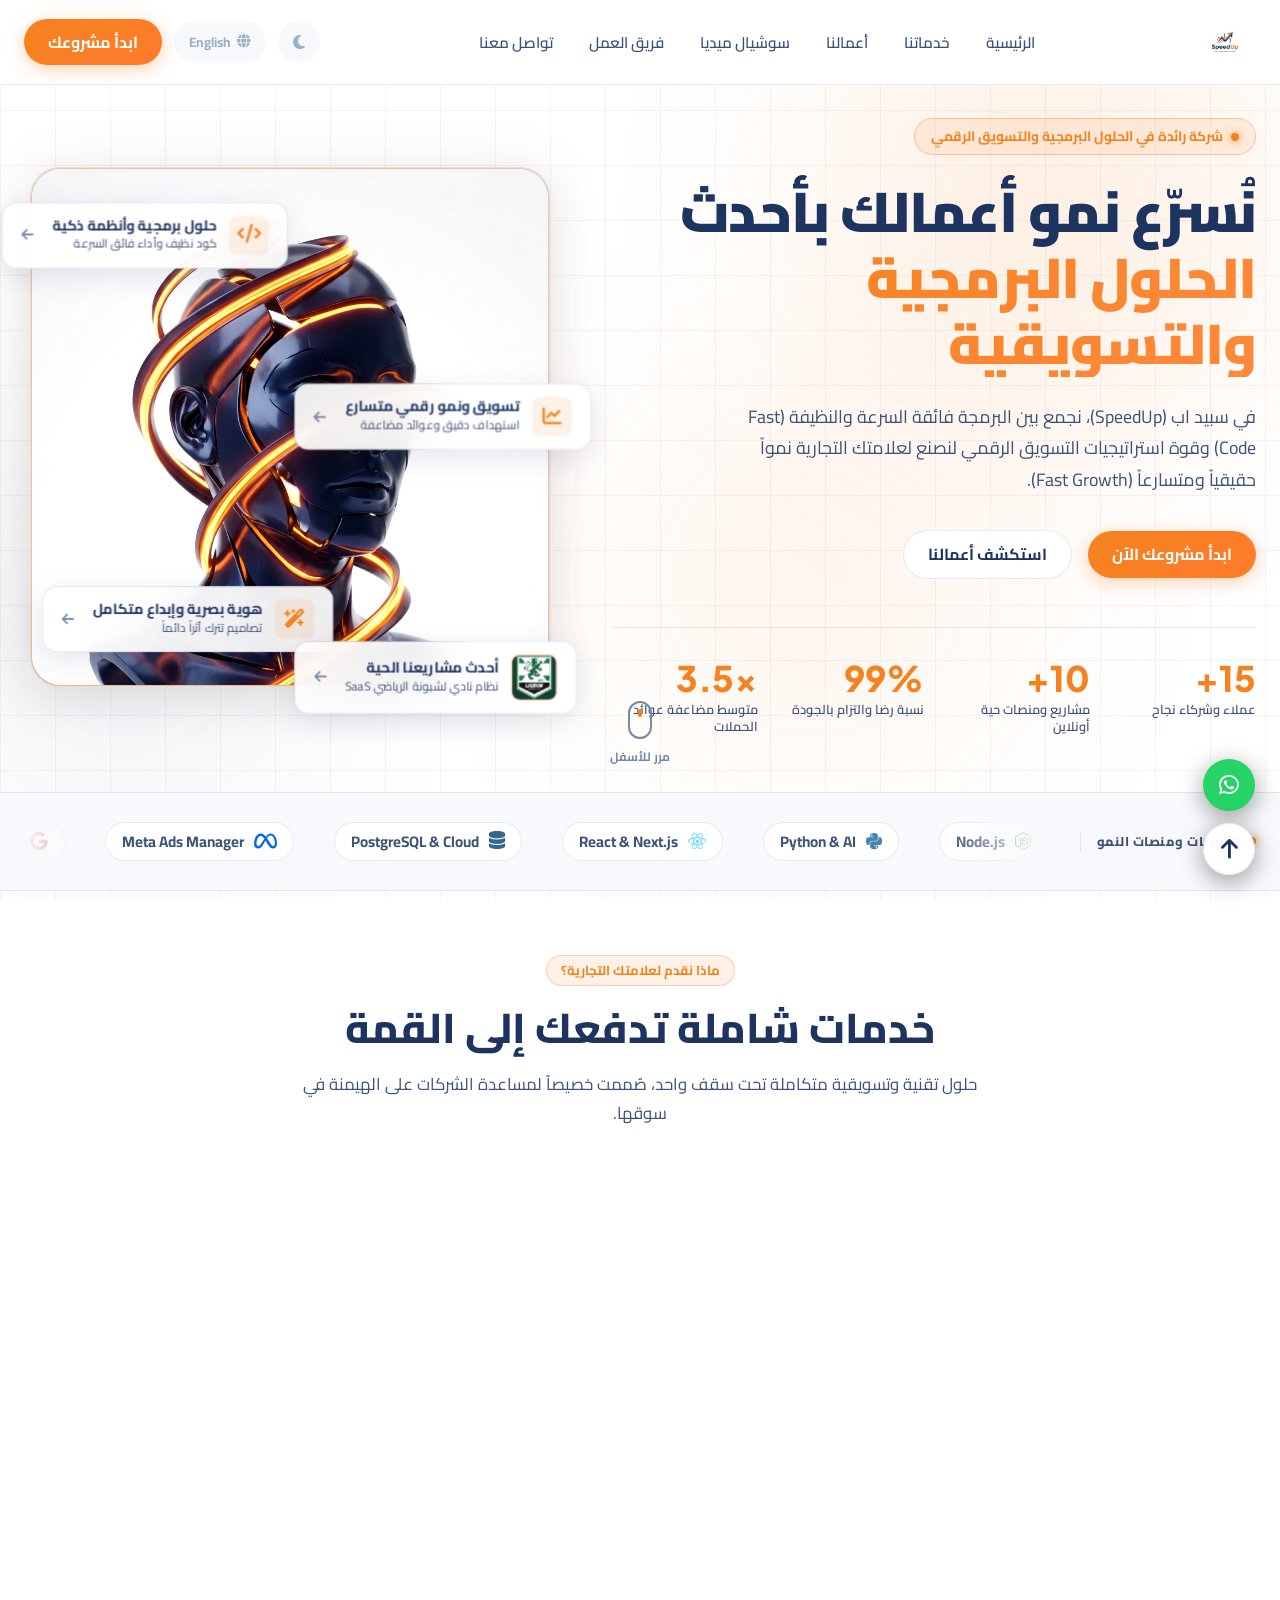
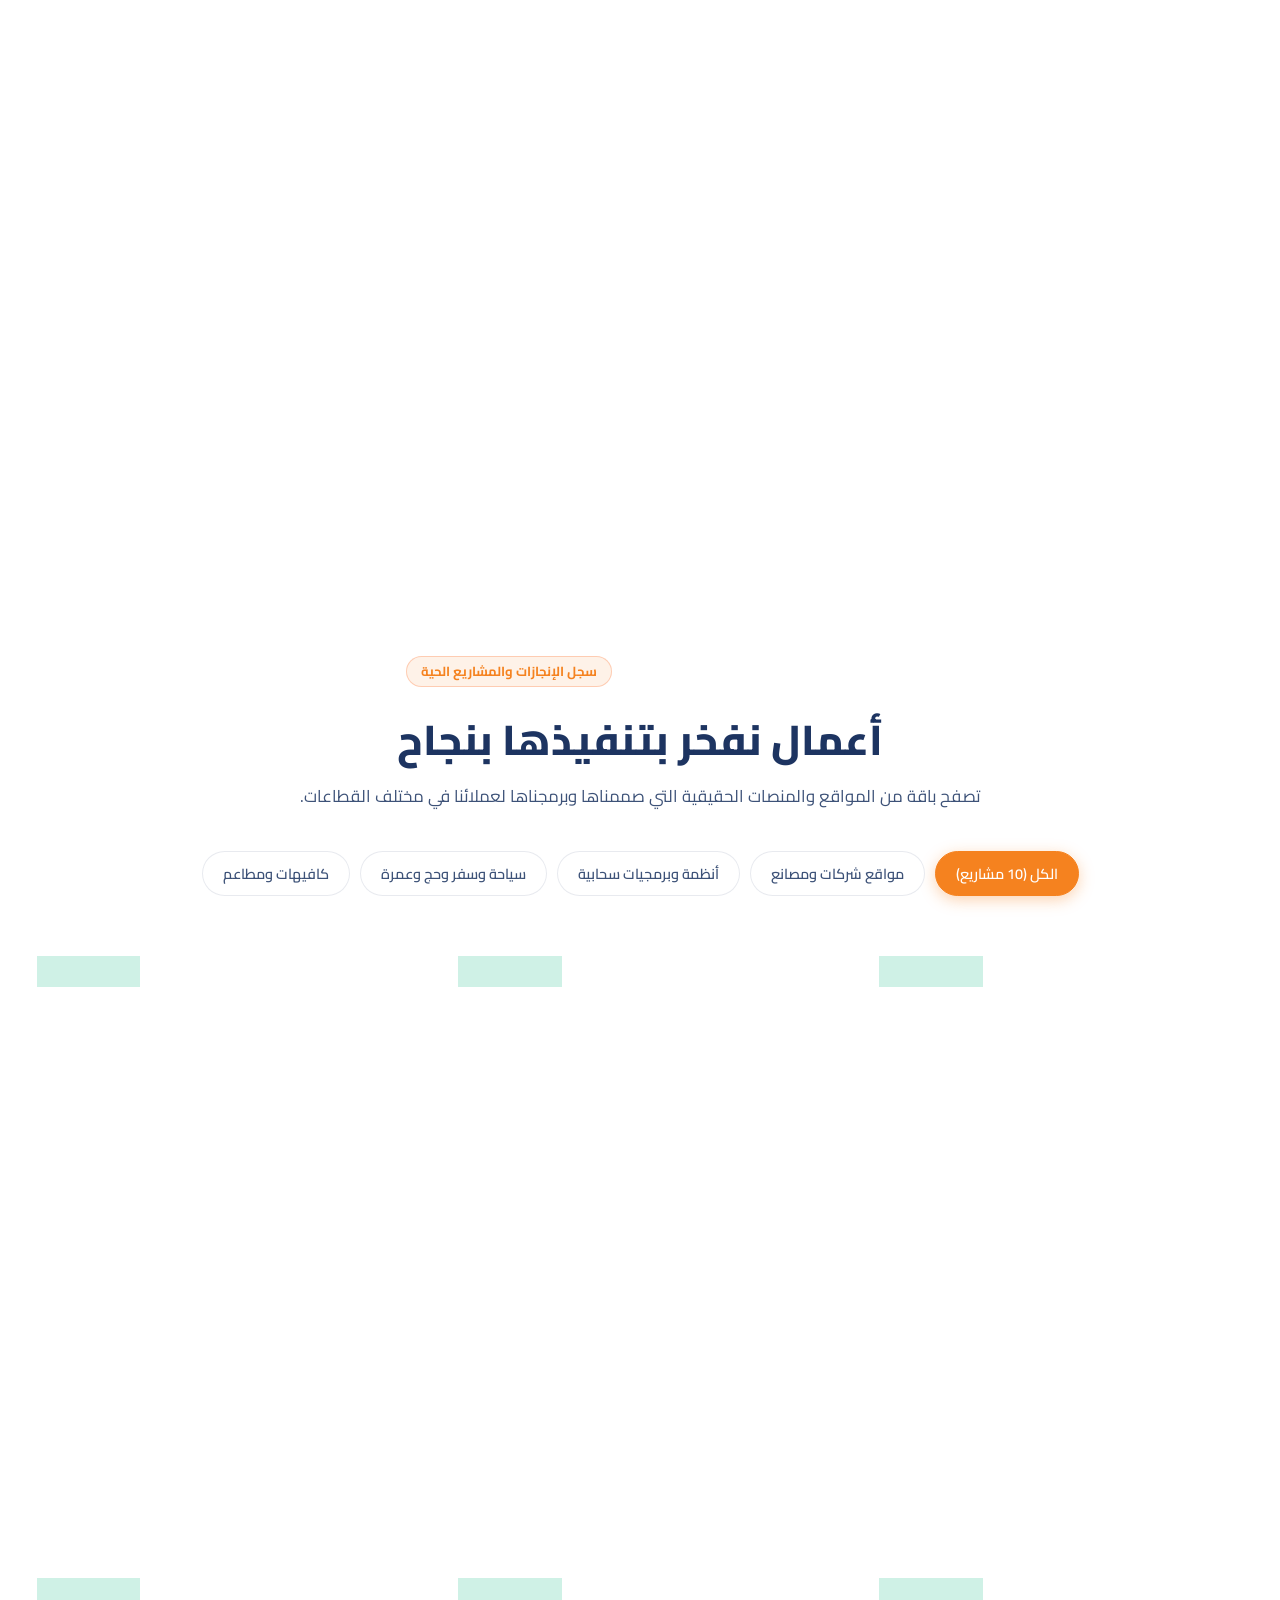
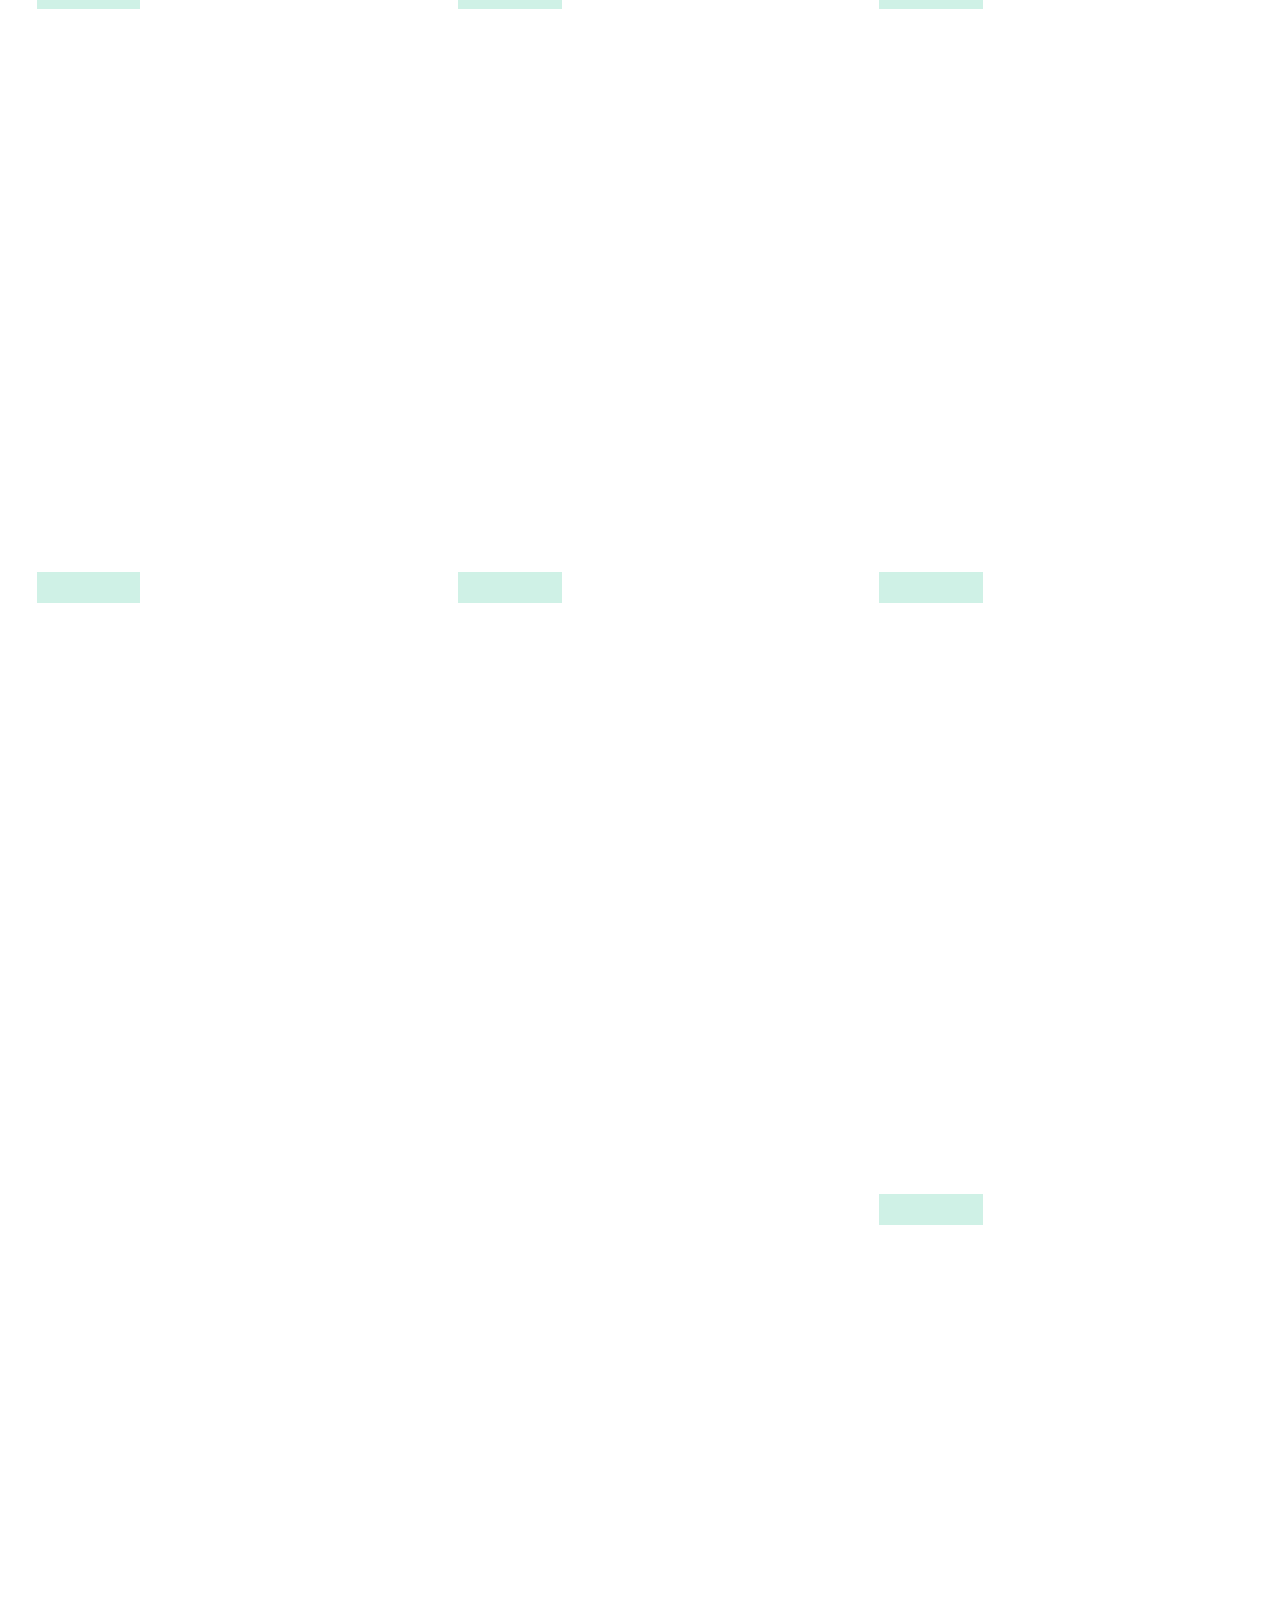
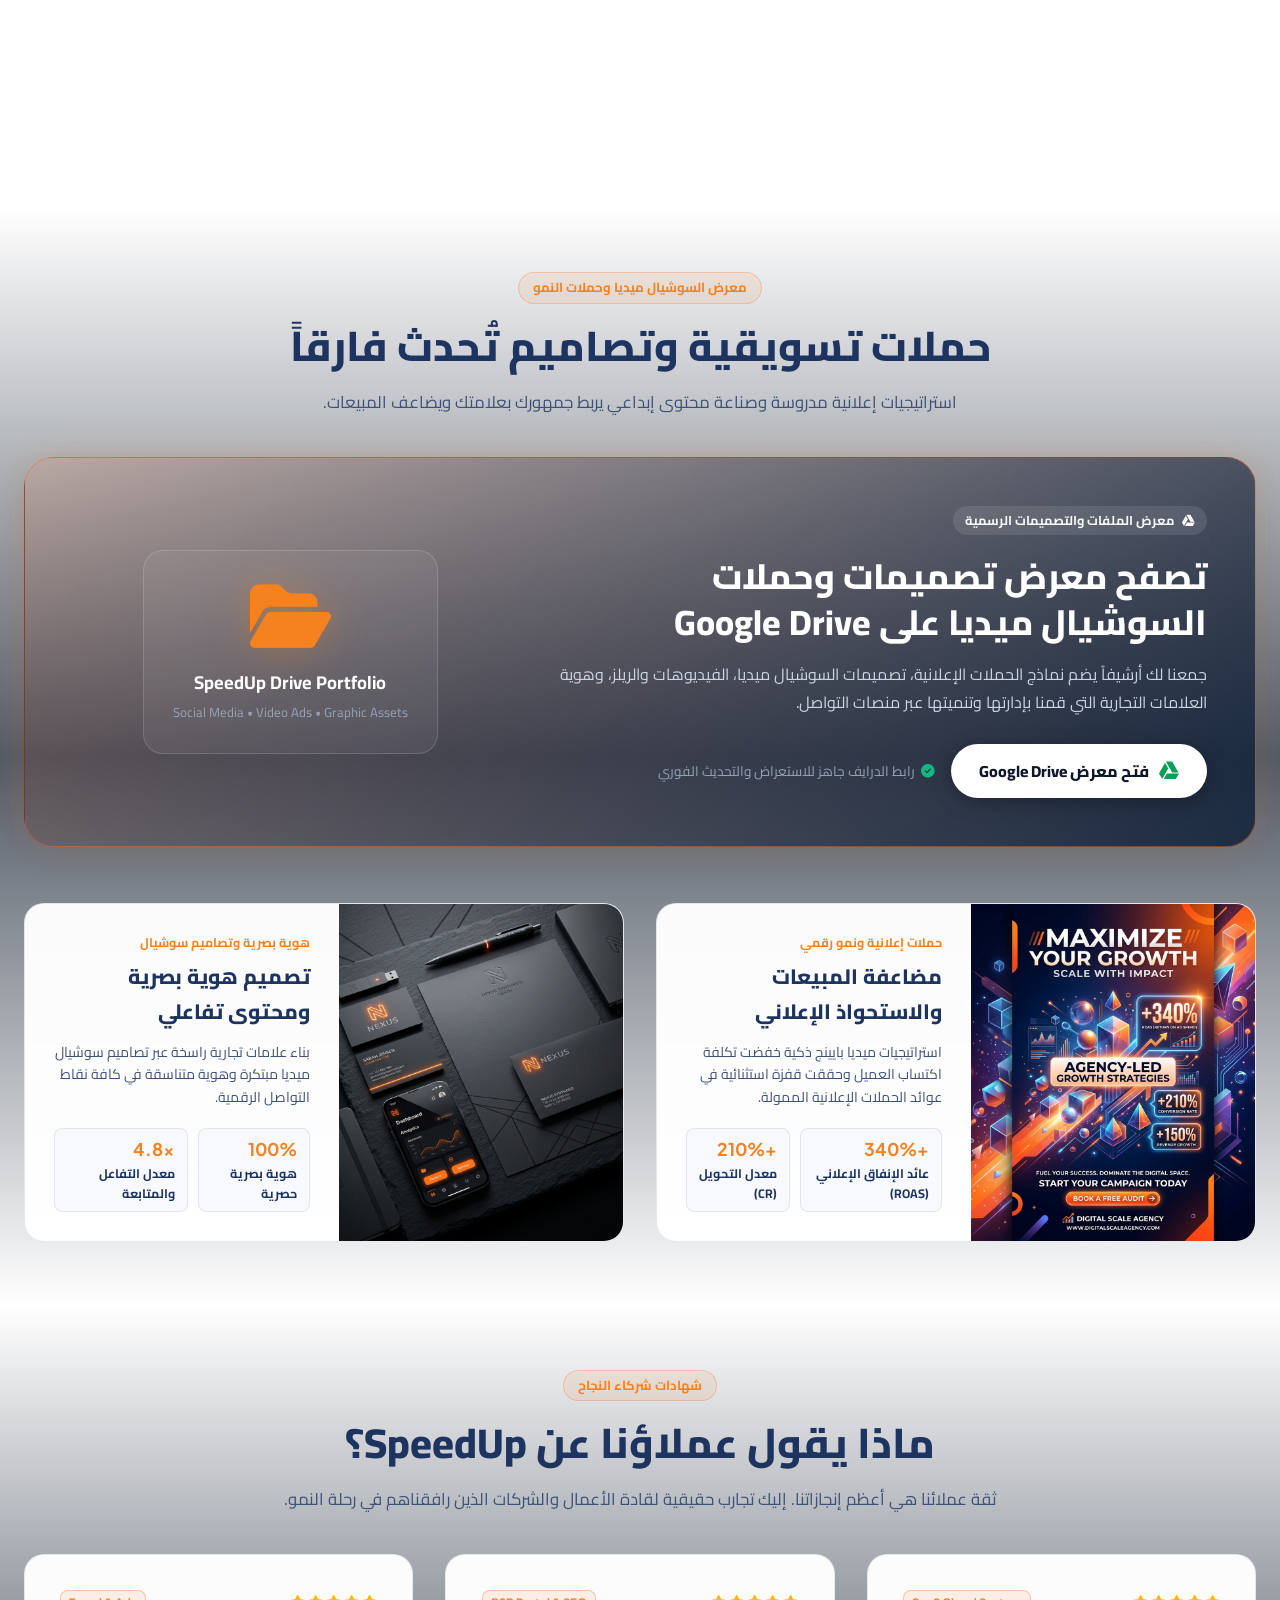
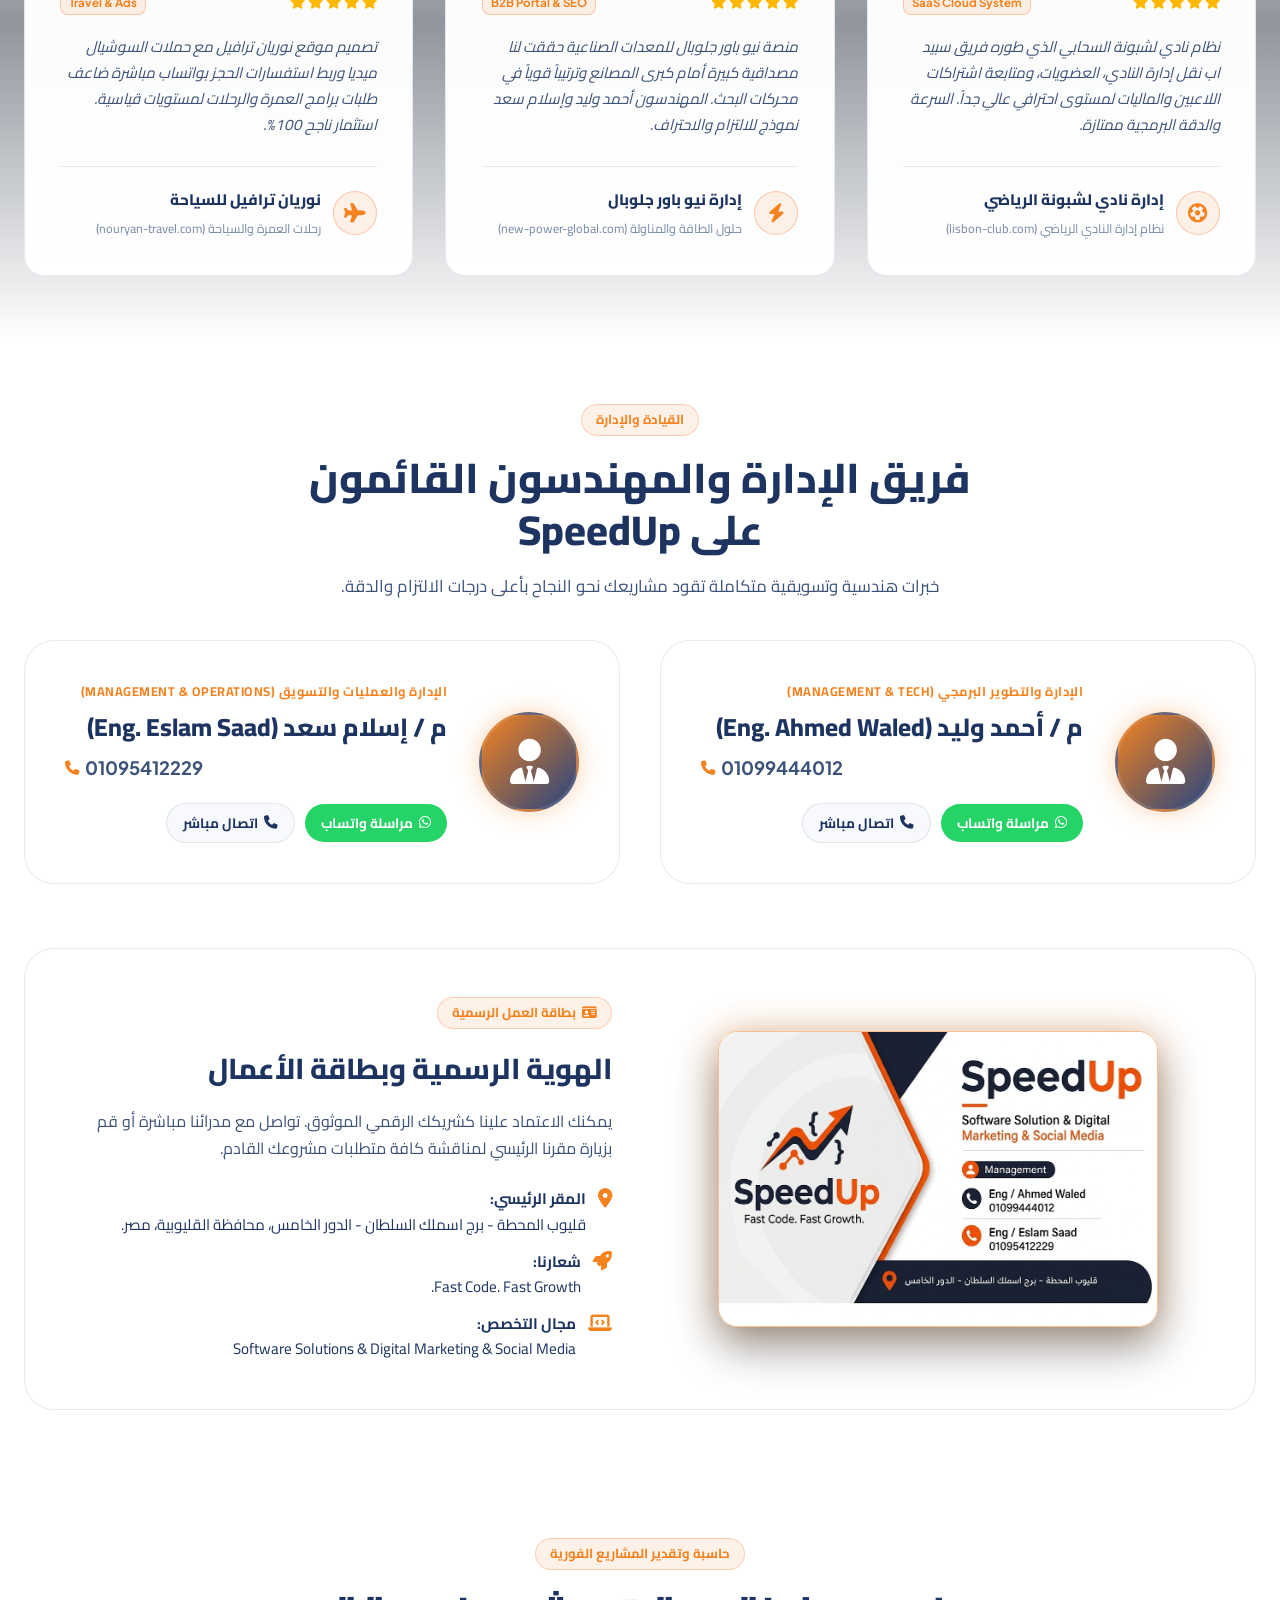
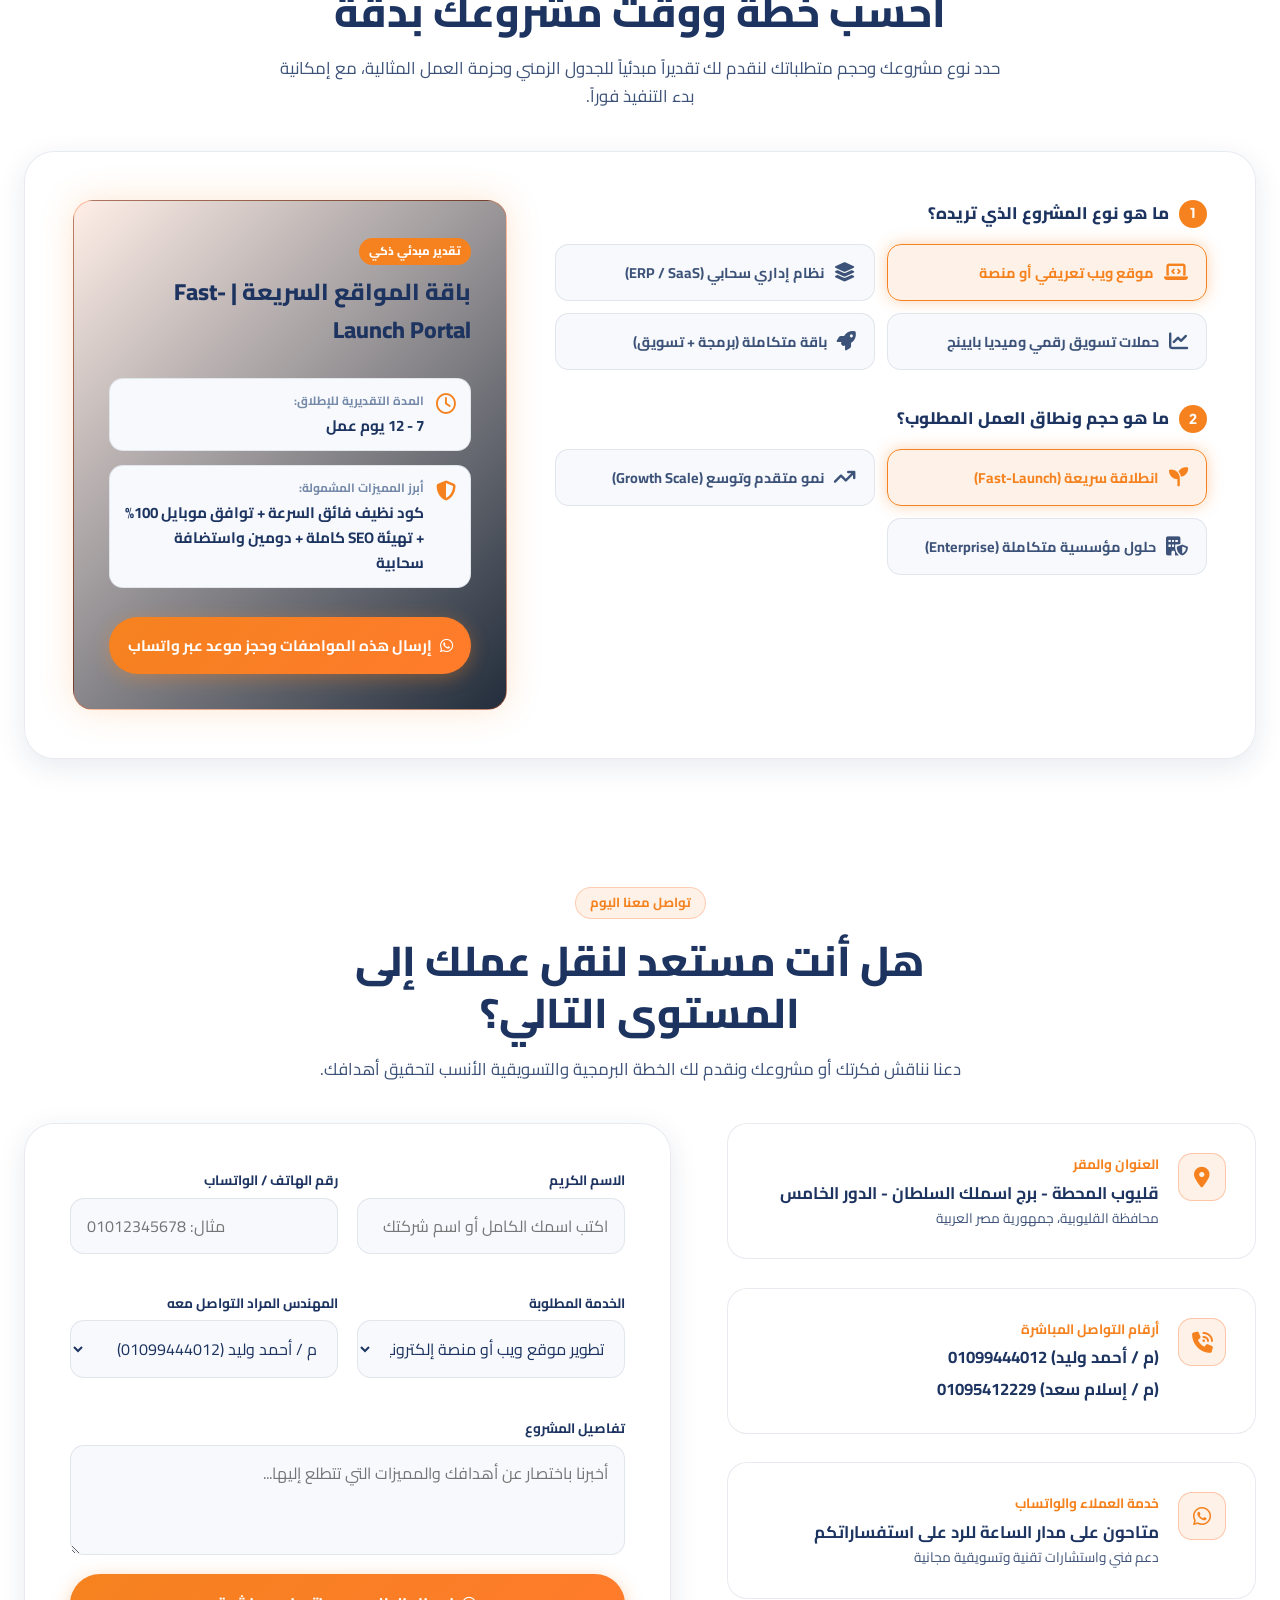
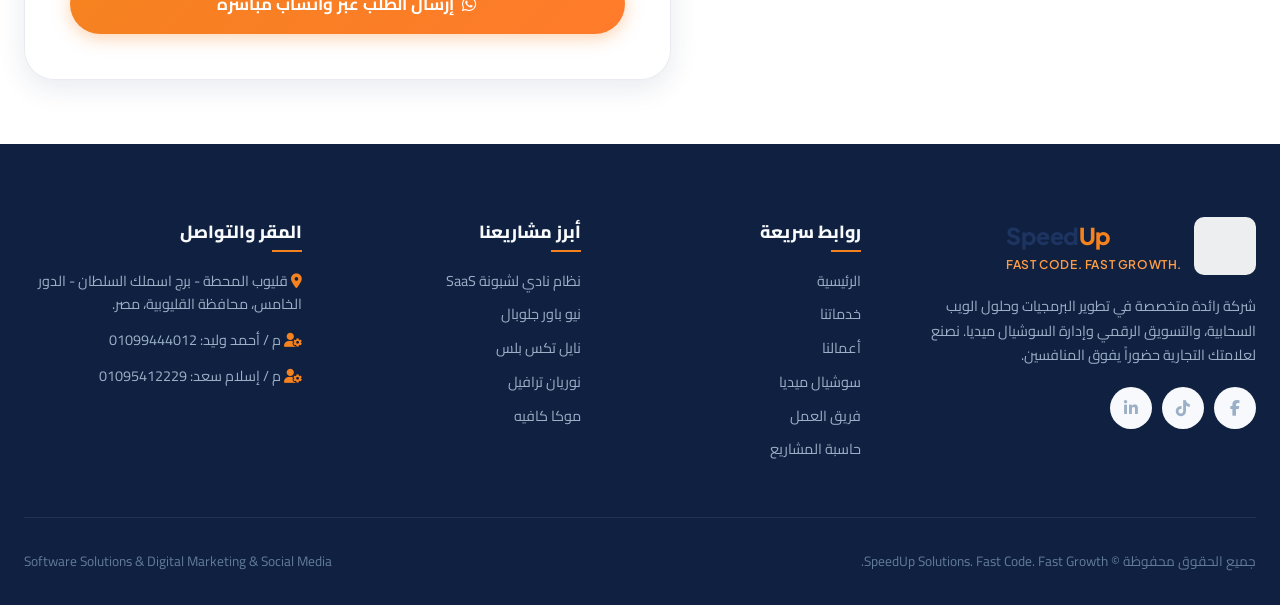
==== commit 6586f5ad: "Initial commit - SpeedUp Agency Portfolio" ====
--- a/index.html
+++ b/index.html
@@ -968,9 +968,9 @@
             شركة رائدة متخصصة في تطوير البرمجيات وحلول الويب السحابية، والتسويق الرقمي وإدارة السوشيال ميديا. نصنع لعلامتك التجارية حضوراً يفوق المنافسين.
           </p>
           <div class="footer-social-links">
-            <a href="https://wa.me/201099444012" target="_blank" rel="noopener noreferrer" class="icon-btn" title="WhatsApp"><i class="fa-brands fa-whatsapp"></i></a>
-            <a href="tel:01099444012" class="icon-btn" title="Phone Call"><i class="fa-solid fa-phone"></i></a>
-            <a href="https://drive.google.com/drive/folders/1Uw-7PwshjX3lRJRLxQBlDBG2ASu-DRkG?usp=drive_link" target="_blank" rel="noopener noreferrer" class="icon-btn" title="Google Drive Portfolio"><i class="fa-brands fa-google-drive"></i></a>
+            <a href="https://www.facebook.com/speedup.dev" target="_blank" rel="noopener noreferrer" class="icon-btn" title="Facebook"><i class="fa-brands fa-facebook-f"></i></a>
+            <a href="https://www.tiktok.com/@speed.up9824" target="_blank" rel="noopener noreferrer" class="icon-btn" title="TikTok"><i class="fa-brands fa-tiktok"></i></a>
+            <a href="https://www.linkedin.com/company/speedup1" target="_blank" rel="noopener noreferrer" class="icon-btn" title="LinkedIn"><i class="fa-brands fa-linkedin-in"></i></a>
           </div>
         </div>
 
--- a/css/style.css
+++ b/css/style.css
@@ -3320,6 +3320,61 @@
 
 [data-theme="light"] #cinematic-3d-section {
   background: transparent;
+}
+
+/* Footer Light Mode — keep footer dark but fix text colors */
+[data-theme="light"] .site-footer,
+:root .site-footer {
+  background: #0f2040;
+}
+
+[data-theme="light"] .footer-brand-desc,
+:root .footer-brand-desc {
+  color: #9bb0c6;
+}
+
+[data-theme="light"] .footer-col-title,
+:root .footer-col-title {
+  color: #f8fafc;
+}
+
+[data-theme="light"] .footer-links,
+:root .footer-links {
+  color: #9bb0c6;
+}
+
+[data-theme="light"] .footer-links a,
+:root .footer-links a {
+  color: #9bb0c6;
+}
+
+[data-theme="light"] .footer-links a:hover,
+:root .footer-links a:hover {
+  color: #f5821f;
+}
+
+[data-theme="light"] .footer-bottom,
+:root .footer-bottom {
+  color: #627b97;
+  border-top-color: rgba(255, 255, 255, 0.08);
+}
+
+[data-theme="light"] .footer-bottom a,
+:root .footer-bottom a {
+  color: #9bb0c6;
+}
+
+[data-theme="light"] .icon-btn,
+:root .icon-btn {
+  color: #9bb0c6;
+  border-color: rgba(255, 255, 255, 0.12);
+}
+
+[data-theme="light"] .icon-btn:hover,
+:root .icon-btn:hover {
+  color: #f5821f;
+  border-color: rgba(245, 130, 31, 0.5);
+  background: rgba(245, 130, 31, 0.12);
 }
 
 /* -------------------------------------------------------------------------
